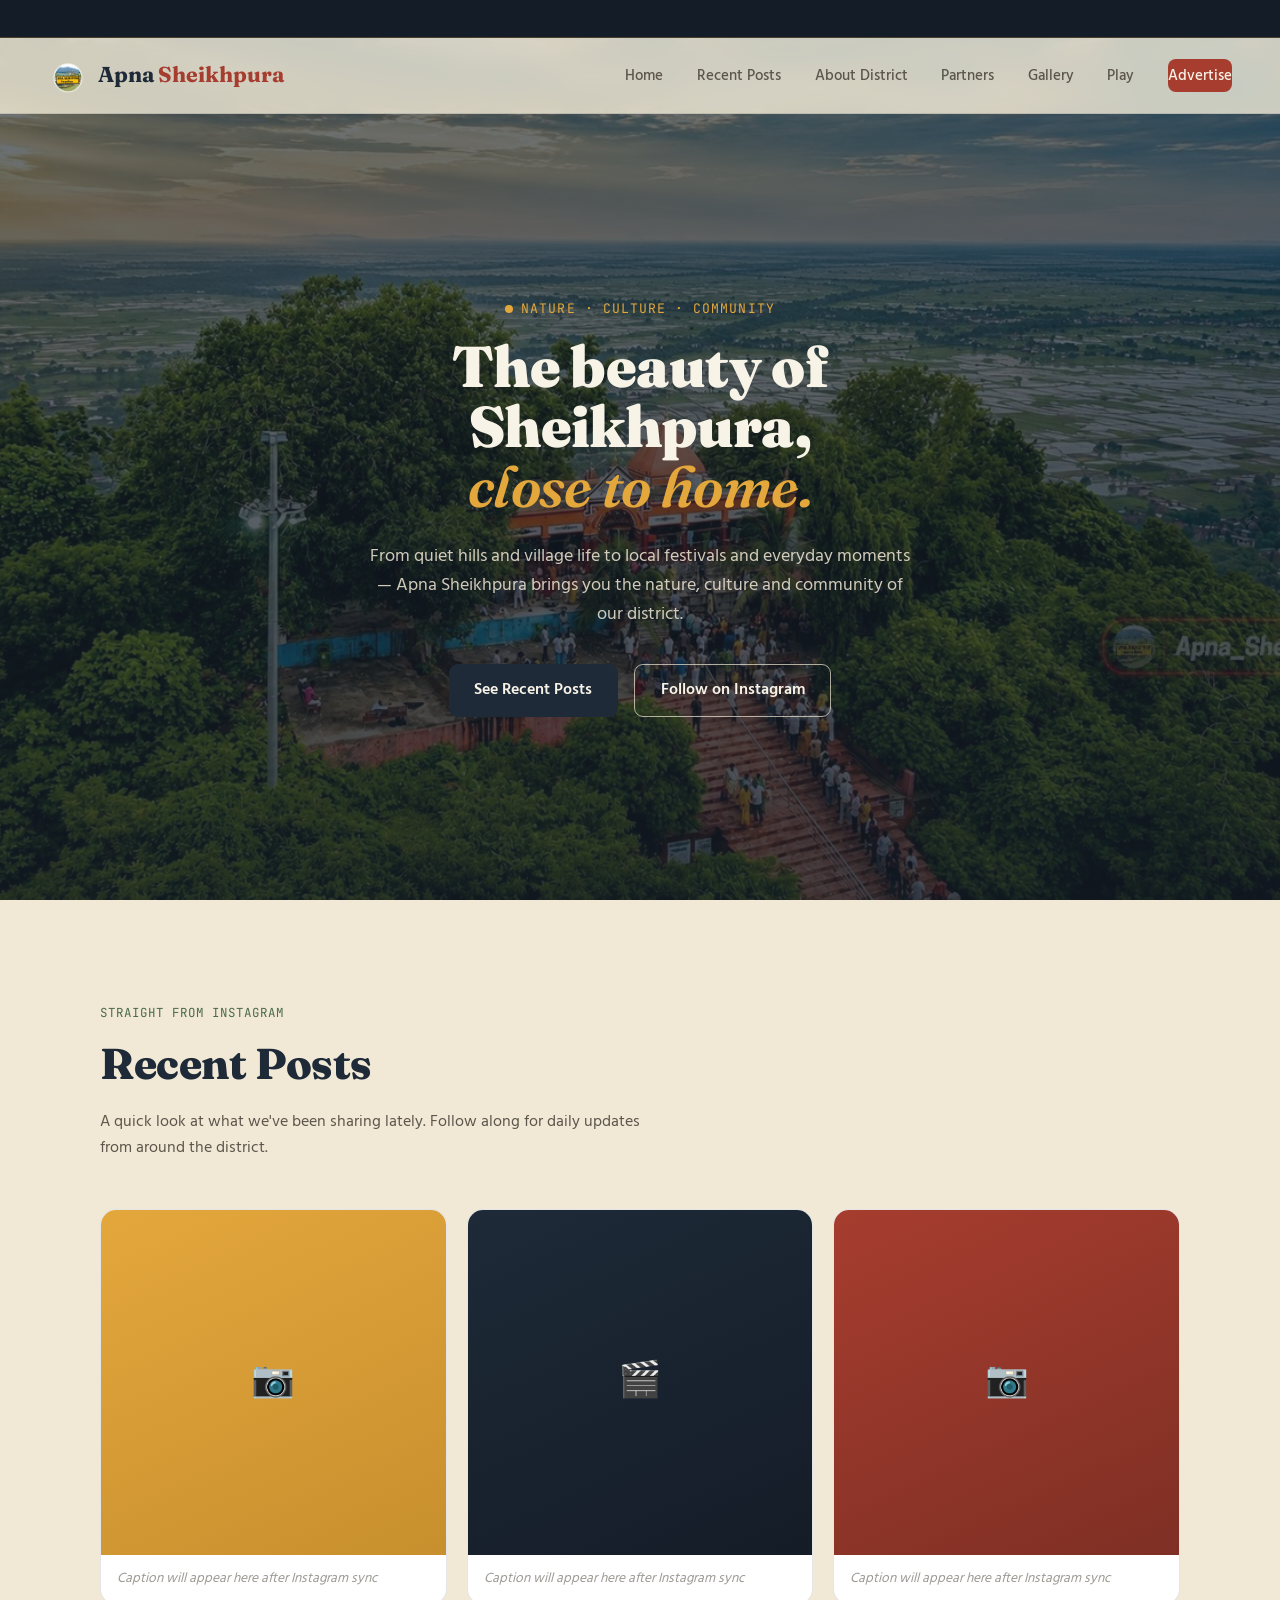
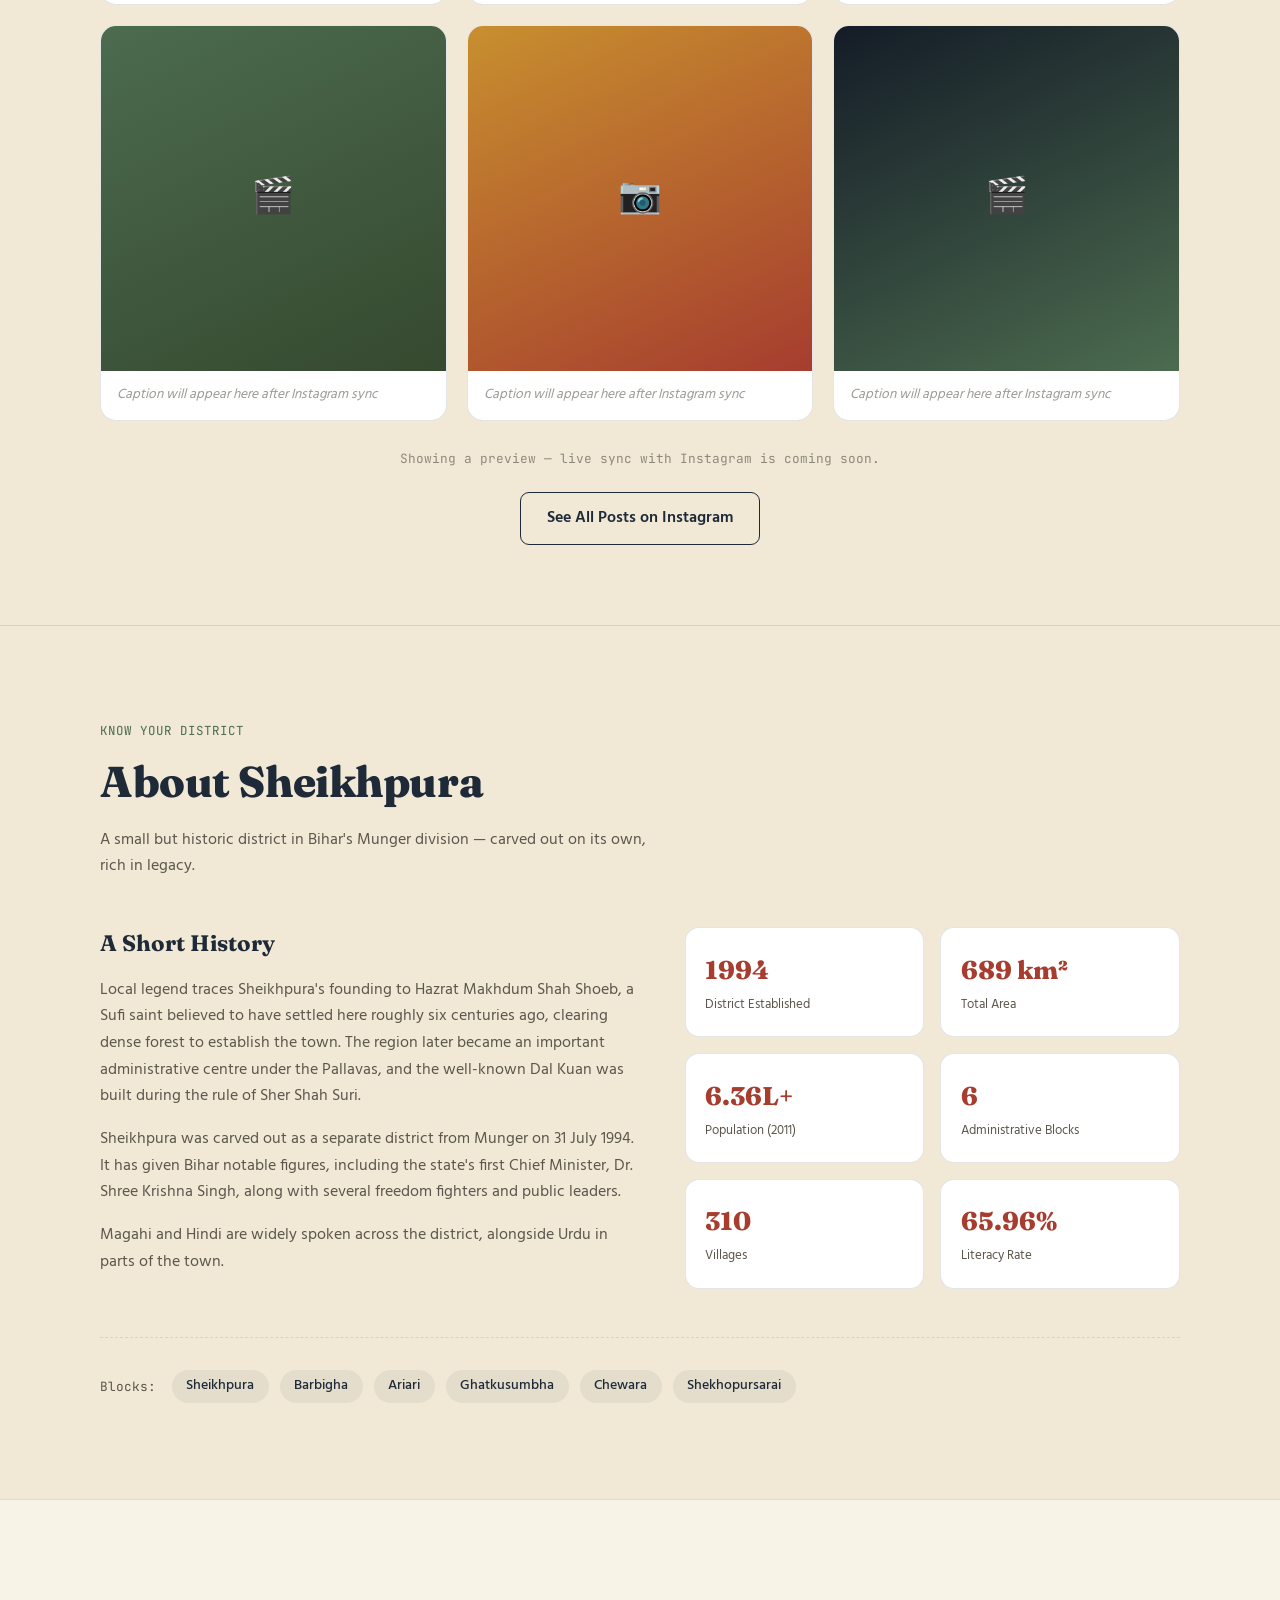
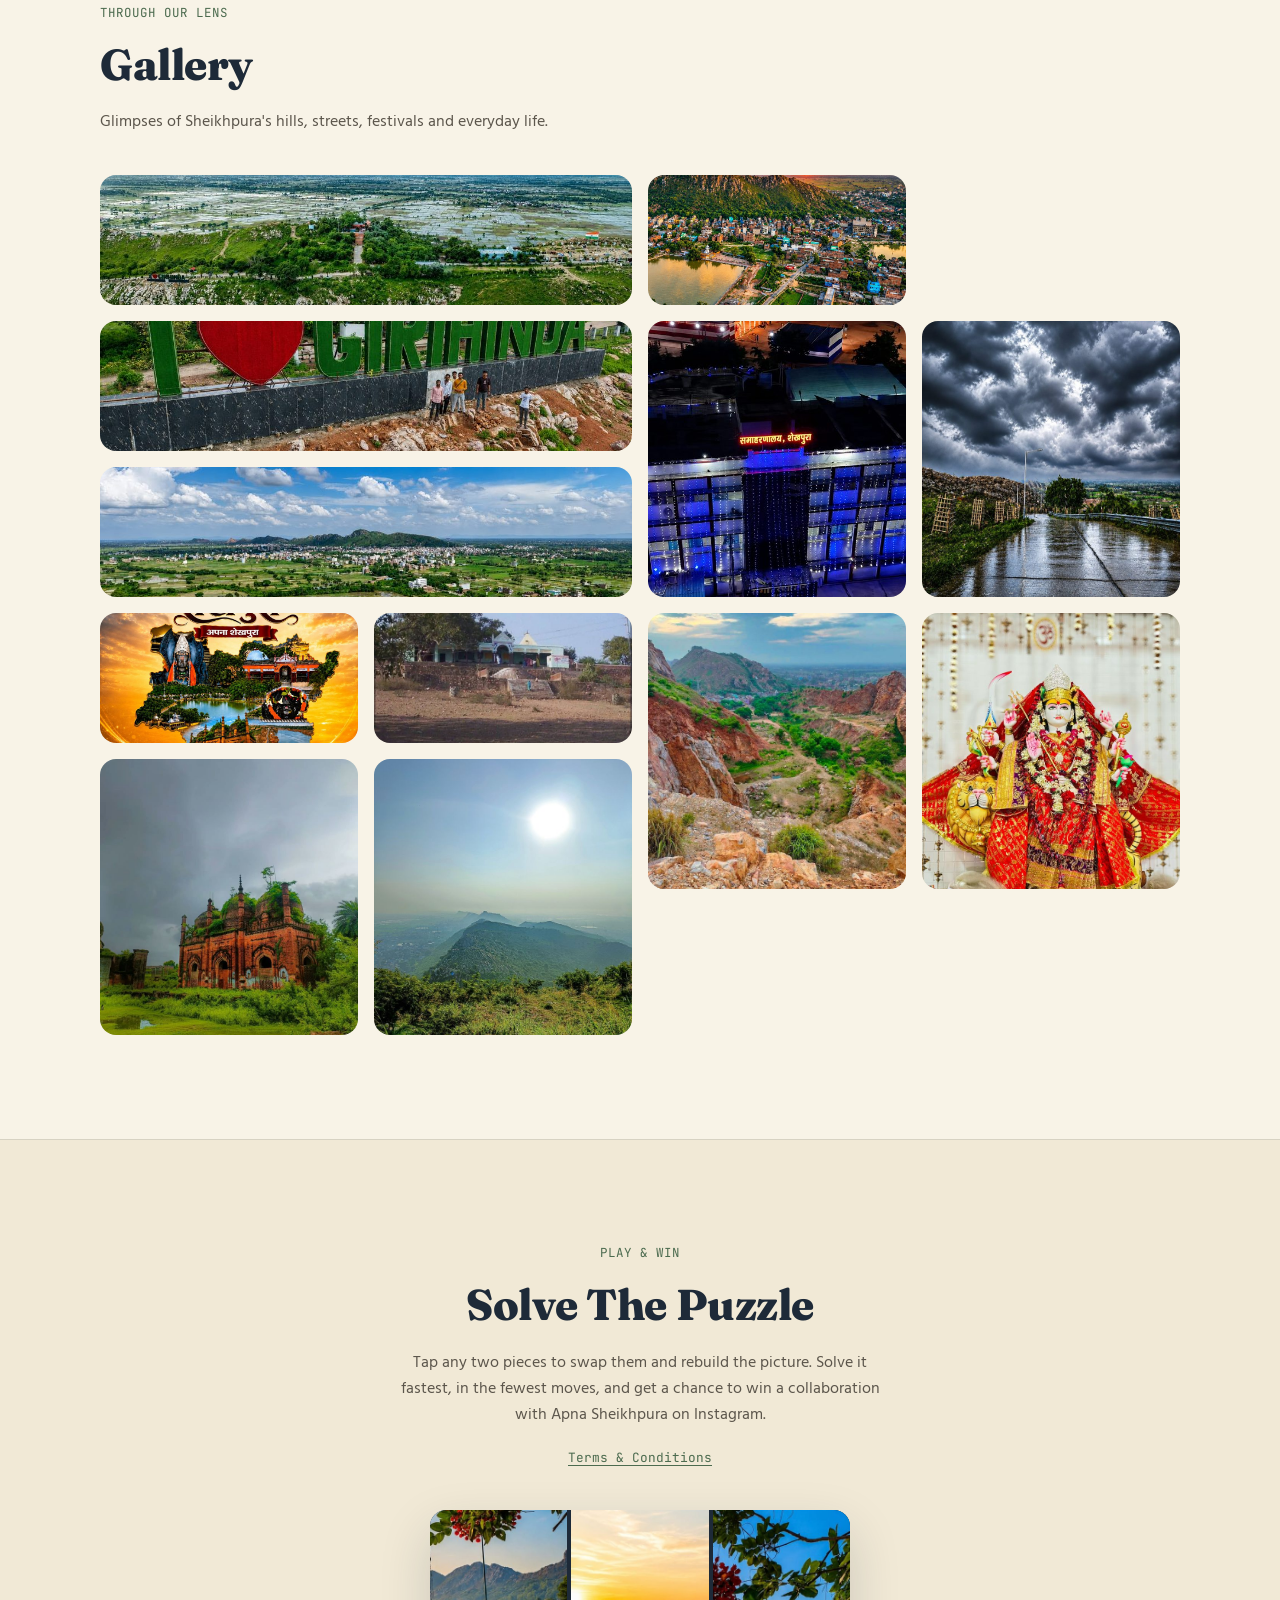
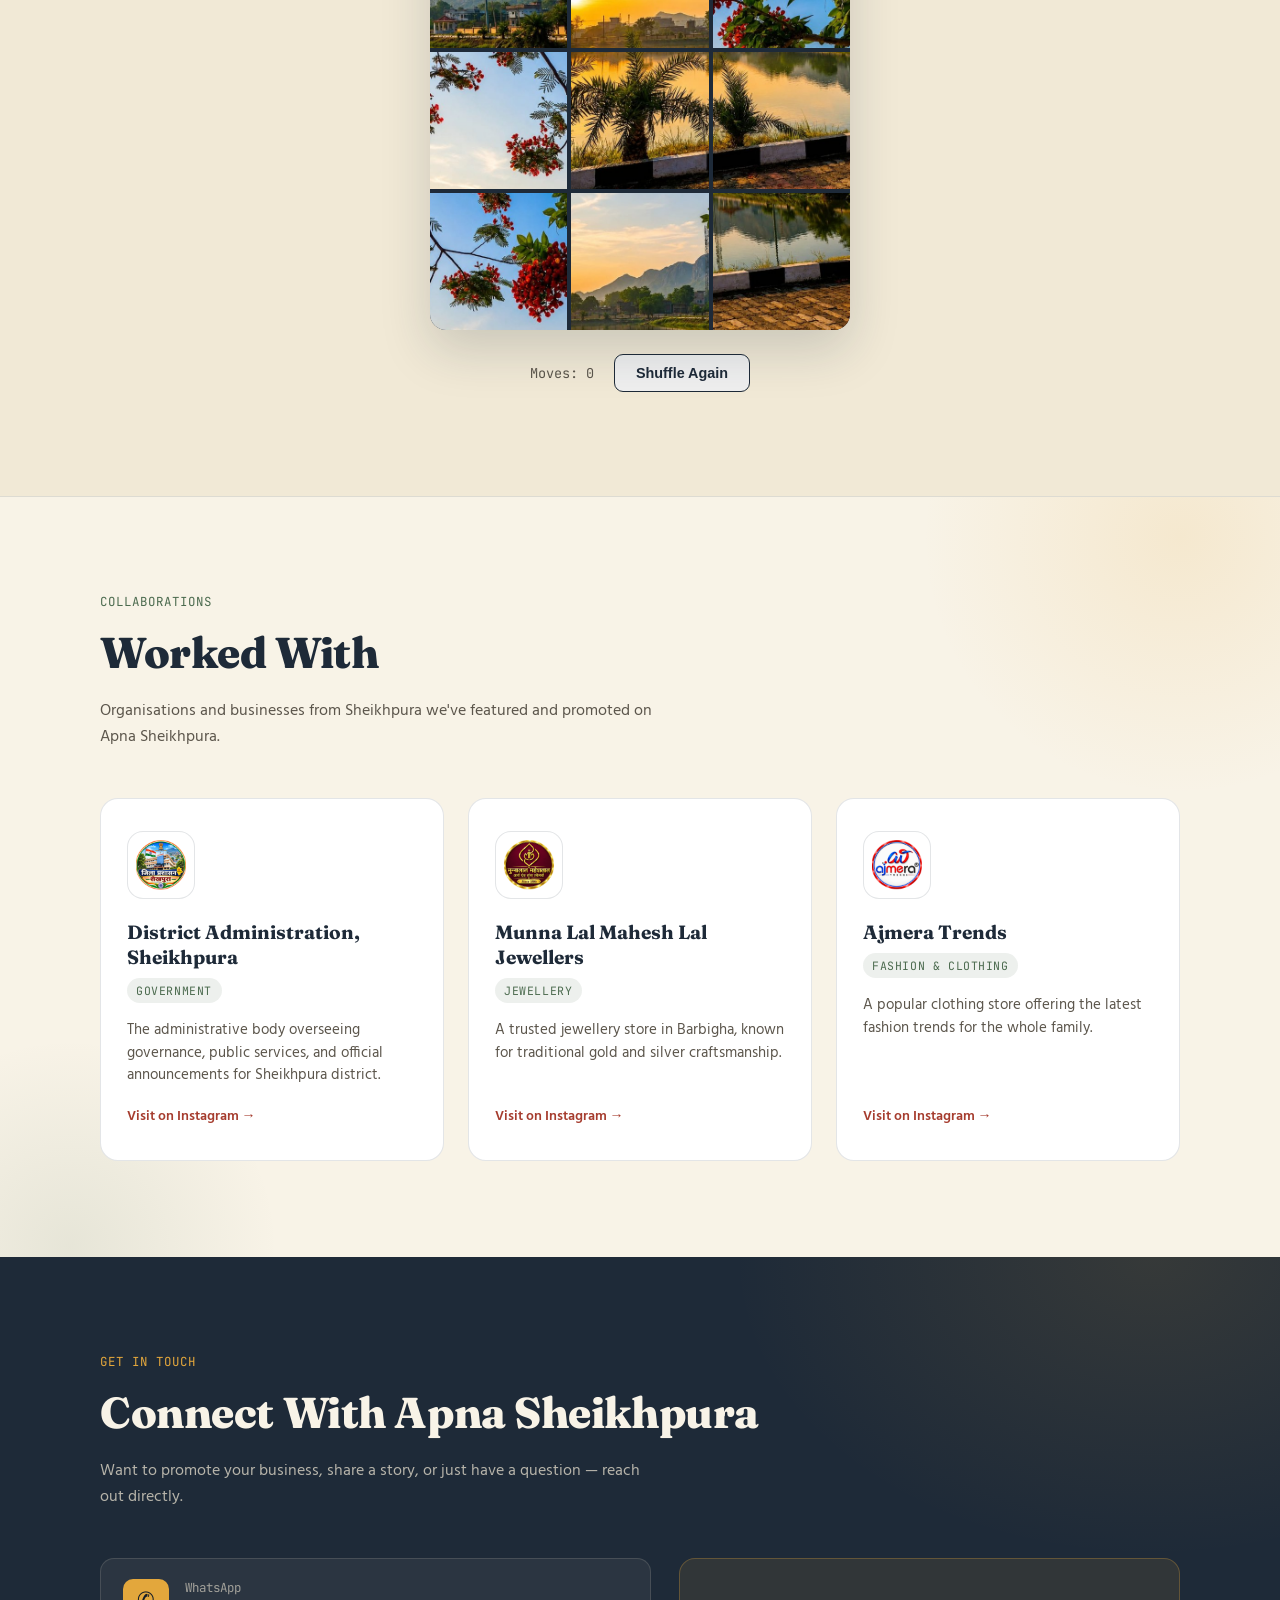
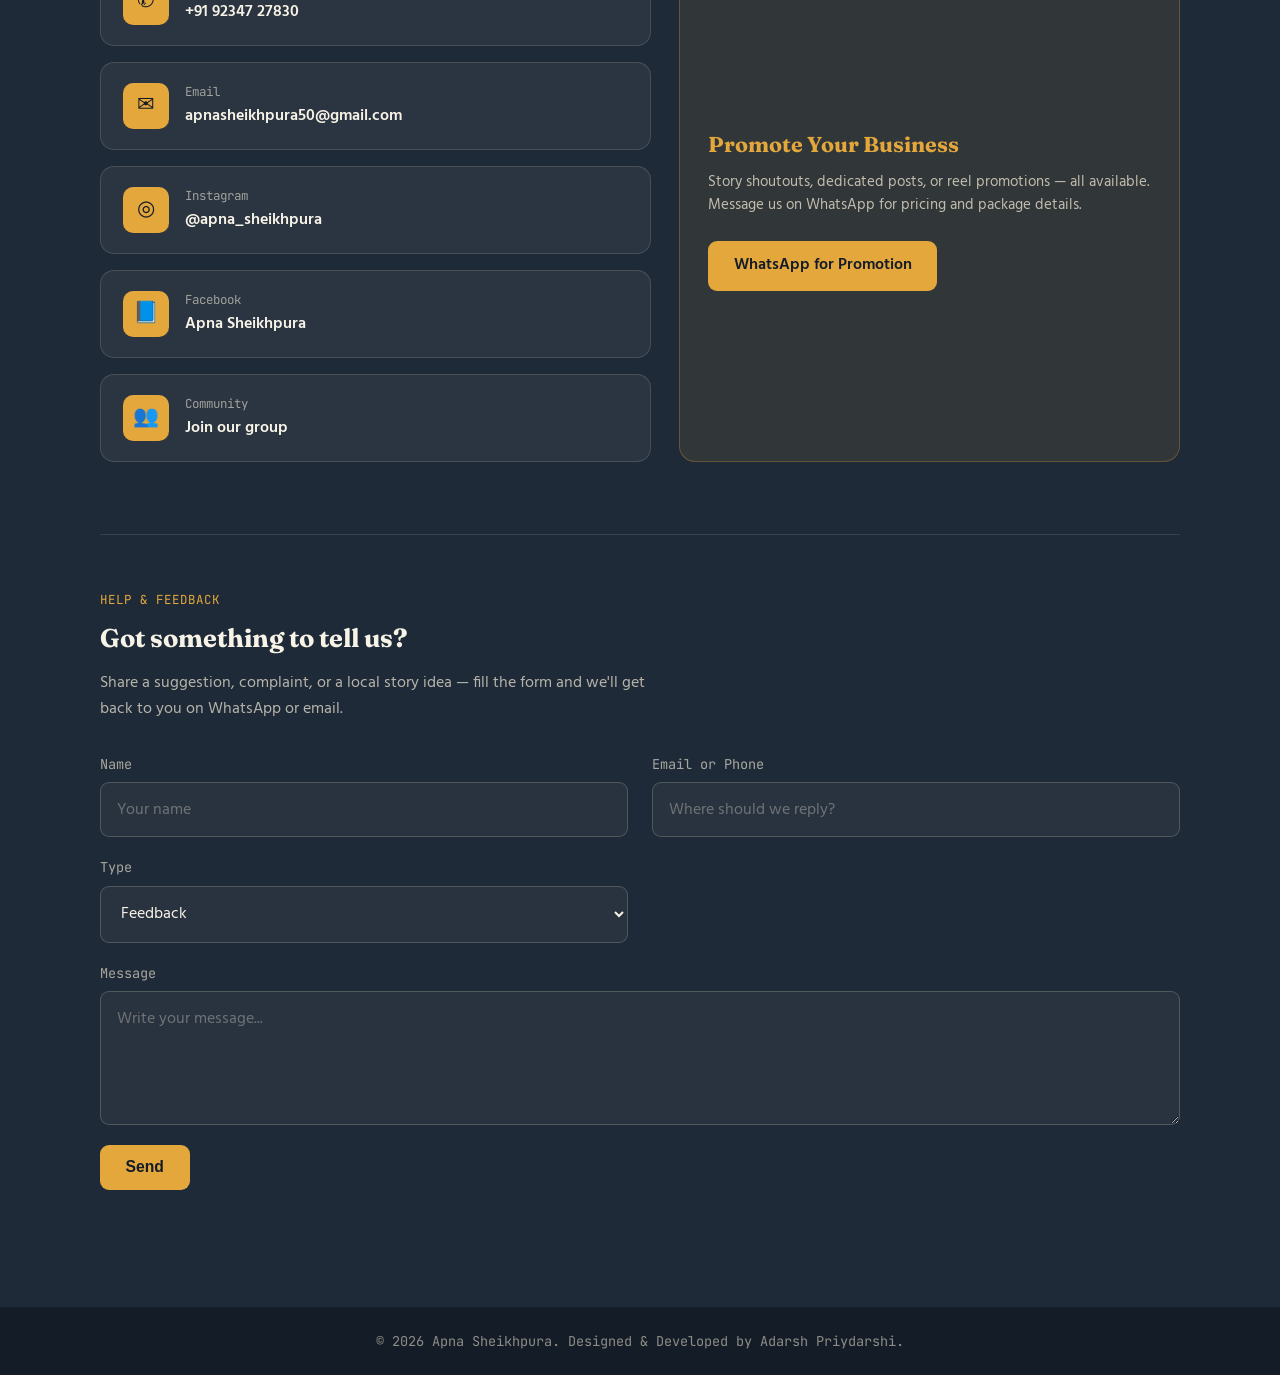
==== index.html @ 299c1398 "Fixed google verification tag with correct code" ====
<!DOCTYPE html>
<html lang="en">
<head>
<meta charset="UTF-8">
<meta name="viewport" content="width=device-width, initial-scale=1.0">
<title>Apna Sheikhpura | Nature, Culture &amp; Local Life of Sheikhpura District</title>
<meta name="description" content="Apna Sheikhpura — discover the natural beauty, culture, events and everyday life of Sheikhpura district, Bihar.">

<link rel="preconnect" href="https://fonts.googleapis.com">
<link rel="preconnect" href="https://fonts.gstatic.com" crossorigin>
<link href="https://fonts.googleapis.com/css2?family=Fraunces:opsz,wght@9..144,400;9..144,600;9..144,700;9..144,900&family=Hind:wght@400;500;600;700&family=JetBrains+Mono:wght@400;500&display=swap" rel="stylesheet">

<link rel="stylesheet" href="css/style.css">
<link rel="icon" type="image/png" href="assets/images/logos/favicon.png">
<meta name="google-site-verification" content="8NhWw-nSDUpgGcnCiPTF_bCsd_U0f7peVc3PjW99Moo" />
</head>
<body>

<!-- ===== Announcement Ticker ===== -->
<div class="ticker-bar" aria-label="Latest updates ticker">
  <div class="ticker-track" id="tickerTrack">
    <a class="ticker-item" href="https://wa.me/919234727830?text=Hi%2C%20I%27d%20like%20to%20advertise%20my%20business" target="_blank" rel="noopener">📢 Want to advertise with us? Contact now</a>
    <a class="ticker-item" href="https://wa.me/919234727830" target="_blank" rel="noopener">✆ Call / WhatsApp: +91 92347 27830</a>
    <a class="ticker-item" href="https://mail.google.com/mail/?view=cm&fs=1&to=apnasheikhpura50@gmail.com" target="_blank" rel="noopener">✉ Mail us: apnasheikhpura50@gmail.com</a>
    <a class="ticker-item" href="https://www.instagram.com/apna_sheikhpura" target="_blank" rel="noopener">◎ Follow us on Instagram @apna_sheikhpura</a>
    <a class="ticker-item" href="https://www.facebook.com/share/1H6P6iEAvJ/" target="_blank" rel="noopener">📘 Follow us on Facebook</a>
    <a class="ticker-item" href="https://www.instagram.com/channel/AbbxLFxYyrW107o8/" target="_blank" rel="noopener">👥 Join our Apna Sheikhpura community</a>
  </div>
</div>

<!-- ===== Navbar ===== -->
<header class="site-header" id="siteHeader">
  <nav class="navbar">
    <a href="#home" class="brand">
      <img src="assets/images/logos/apna-sheikhpura-logo.png" alt="Apna Sheikhpura logo" class="brand-mark">
      <span class="brand-text">Apna <em>Sheikhpura</em></span>
    </a>

    <button class="nav-toggle" id="navToggle" aria-label="Toggle menu" aria-expanded="false">
      <span></span><span></span><span></span>
    </button>

    <ul class="nav-links" id="navLinks">
      <li><a href="#home">Home</a></li>
      <li><a href="#posts">Recent Posts</a></li>
      <li><a href="#about">About District</a></li>
      <li><a href="#partners">Partners</a></li>
      <li><a href="#gallery">Gallery</a></li>
      <li><a href="#puzzle">Play</a></li>
      <li><a href="#contact" class="nav-cta">Advertise</a></li>
    </ul>
  </nav>
</header>

<!-- ===== Hero ===== -->
<section class="hero" id="home">
  <div class="hero-inner">
    <p class="hero-eyebrow">Nature · Culture · Community</p>
    <h1 class="hero-title">
      The beauty of Sheikhpura,<br>
      <span class="hero-title-accent">close to home.</span>
    </h1>
    <p class="hero-sub">
      From quiet hills and village life to local festivals and everyday moments —
      Apna Sheikhpura brings you the nature, culture and community of our district.
    </p>

    <div class="hero-actions">
      <a href="#posts" class="btn btn-primary">See Recent Posts</a>
      <a href="https://www.instagram.com/apna_sheikhpura" target="_blank" rel="noopener" class="btn btn-ghost">
        Follow on Instagram
      </a>
    </div>
  </div>
</section>

<!-- ===== Recent Posts ===== -->
<section id="posts" class="posts-section">
  <div class="posts-inner">

    <div class="posts-head reveal">
      <p class="section-eyebrow">Straight From Instagram</p>
      <h2 class="section-title">Recent Posts</h2>
      <p class="section-sub">
        A quick look at what we've been sharing lately. Follow along for daily updates from around the district.
      </p>
    </div>

    <div class="posts-grid">
      <a class="post-card reveal reveal-delay-1" href="https://www.instagram.com/apna_sheikhpura" target="_blank" rel="noopener">
        <div class="post-thumb post-thumb-1">
          <span class="post-type">📷</span>
        </div>
        <p class="post-caption post-caption-placeholder">Caption will appear here after Instagram sync</p>
      </a>

      <a class="post-card reveal reveal-delay-2" href="https://www.instagram.com/apna_sheikhpura" target="_blank" rel="noopener">
        <div class="post-thumb post-thumb-2">
          <span class="post-type">🎬</span>
        </div>
        <p class="post-caption post-caption-placeholder">Caption will appear here after Instagram sync</p>
      </a>

      <a class="post-card reveal reveal-delay-3" href="https://www.instagram.com/apna_sheikhpura" target="_blank" rel="noopener">
        <div class="post-thumb post-thumb-3">
          <span class="post-type">📷</span>
        </div>
        <p class="post-caption post-caption-placeholder">Caption will appear here after Instagram sync</p>
      </a>

      <a class="post-card reveal reveal-delay-1" href="https://www.instagram.com/apna_sheikhpura" target="_blank" rel="noopener">
        <div class="post-thumb post-thumb-4">
          <span class="post-type">🎬</span>
        </div>
        <p class="post-caption post-caption-placeholder">Caption will appear here after Instagram sync</p>
      </a>

      <a class="post-card reveal reveal-delay-2" href="https://www.instagram.com/apna_sheikhpura" target="_blank" rel="noopener">
        <div class="post-thumb post-thumb-5">
          <span class="post-type">📷</span>
        </div>
        <p class="post-caption post-caption-placeholder">Caption will appear here after Instagram sync</p>
      </a>

      <a class="post-card reveal reveal-delay-3" href="https://www.instagram.com/apna_sheikhpura" target="_blank" rel="noopener">
        <div class="post-thumb post-thumb-6">
          <span class="post-type">🎬</span>
        </div>
        <p class="post-caption post-caption-placeholder">Caption will appear here after Instagram sync</p>
      </a>
    </div>

    <p class="posts-note">Showing a preview — live sync with Instagram is coming soon.</p>

    <div class="posts-cta reveal">
      <a href="https://www.instagram.com/apna_sheikhpura" target="_blank" rel="noopener" class="btn btn-ghost">
        See All Posts on Instagram
      </a>
    </div>
  </div>
</section>
<!-- ===== About District ===== -->
<section id="about" class="about-section">
  <div class="about-inner">

    <div class="about-head reveal">
      <p class="section-eyebrow">Know Your District</p>
      <h2 class="section-title">About Sheikhpura</h2>
      <p class="section-sub">
        A small but historic district in Bihar's Munger division — carved out on its own, rich in legacy.
      </p>
    </div>

    <div class="about-grid">

      <!-- History narrative -->
      <div class="about-story reveal reveal-delay-1">
        <h3>A Short History</h3>
        <p>
          Local legend traces Sheikhpura's founding to Hazrat Makhdum Shah Shoeb, a Sufi saint believed to have
          settled here roughly six centuries ago, clearing dense forest to establish the town. The region later
          became an important administrative centre under the Pallavas, and the well-known Dal Kuan was built
          during the rule of Sher Shah Suri.
        </p>
        <p>
          Sheikhpura was carved out as a separate district from Munger on 31 July 1994. It has given Bihar
          notable figures, including the state's first Chief Minister, Dr. Shree Krishna Singh, along with
          several freedom fighters and public leaders.
        </p>
        <p>
          Magahi and Hindi are widely spoken across the district, alongside Urdu in parts of the town.
        </p>
      </div>

      <!-- Stats grid -->
      <div class="about-stats reveal reveal-delay-2">
        <div class="dstat">
          <span class="dstat-num">1994</span>
          <span class="dstat-label">District Established</span>
        </div>
        <div class="dstat">
          <span class="dstat-num">689 km²</span>
          <span class="dstat-label">Total Area</span>
        </div>
        <div class="dstat">
          <span class="dstat-num">6.36L+</span>
          <span class="dstat-label">Population (2011)</span>
        </div>
        <div class="dstat">
          <span class="dstat-num">6</span>
          <span class="dstat-label">Administrative Blocks</span>
        </div>
        <div class="dstat">
          <span class="dstat-num">310</span>
          <span class="dstat-label">Villages</span>
        </div>
        <div class="dstat">
          <span class="dstat-num">65.96%</span>
          <span class="dstat-label">Literacy Rate</span>
        </div>
      </div>
    </div>

    <!-- Blocks strip -->
    <div class="blocks-strip reveal reveal-delay-3">
      <span class="blocks-label">Blocks:</span>
      <span class="block-chip">Sheikhpura</span>
      <span class="block-chip">Barbigha</span>
      <span class="block-chip">Ariari</span>
      <span class="block-chip">Ghatkusumbha</span>
      <span class="block-chip">Chewara</span>
      <span class="block-chip">Shekhopursarai</span>
    </div>

  </div>
</section>

<!-- ===== Gallery ===== -->
<section id="gallery" class="gallery-section">
  <div class="gallery-inner">

    <div class="gallery-head reveal">
      <p class="section-eyebrow">Through Our Lens</p>
      <h2 class="section-title">Gallery</h2>
      <p class="section-sub">
        Glimpses of Sheikhpura's hills, streets, festivals and everyday life.
      </p>
    </div>

    <!-- These 12 tiles auto-rotate through the full photo pool (defined as
         GALLERY_PHOTOS in js/script.js) every ~2.5s per tile, independently.
         To add more photos to the rotation: drop the file in
         assets/images/gallery/ and add its path to GALLERY_PHOTOS — no
         other changes needed, it'll start showing up automatically. -->
    <div class="gallery-grid" id="galleryGrid">
      <div class="gallery-tile gtile-wide reveal reveal-delay-1">
        <img src="assets/images/gallery/gallery-1.jpg" alt="Sheikhpura gallery photo">
      </div>
      <div class="gallery-tile gtile-tall reveal reveal-delay-2">
        <img src="assets/images/gallery/gallery-2.jpg" alt="Sheikhpura gallery photo">
      </div>
      <div class="gallery-tile reveal reveal-delay-3">
        <img src="assets/images/gallery/gallery-3.jpg" alt="Sheikhpura gallery photo">
      </div>
      <div class="gallery-tile reveal reveal-delay-1">
        <img src="assets/images/gallery/gallery-4.jpg" alt="Sheikhpura gallery photo">
      </div>
      <div class="gallery-tile gtile-tall reveal reveal-delay-2">
        <img src="assets/images/gallery/gallery-5.jpg" alt="Sheikhpura gallery photo">
      </div>
      <div class="gallery-tile reveal reveal-delay-3">
        <img src="assets/images/gallery/gallery-6.jpg" alt="Sheikhpura gallery photo">
      </div>
      <div class="gallery-tile gtile-wide reveal reveal-delay-1">
        <img src="assets/images/gallery/gallery-7.jpg" alt="Sheikhpura gallery photo">
      </div>
      <div class="gallery-tile gtile-tall reveal reveal-delay-2">
        <img src="assets/images/gallery/gallery-8.jpg" alt="Sheikhpura gallery photo">
      </div>
      <div class="gallery-tile reveal reveal-delay-3">
        <img src="assets/images/gallery/gallery-9.jpg" alt="Sheikhpura gallery photo">
      </div>
      <div class="gallery-tile reveal reveal-delay-1">
        <img src="assets/images/gallery/gallery-10.jpg" alt="Sheikhpura gallery photo">
      </div>
      <div class="gallery-tile gtile-tall reveal reveal-delay-2">
        <img src="assets/images/gallery/gallery-11.jpg" alt="Sheikhpura gallery photo">
      </div>
      <div class="gallery-tile reveal reveal-delay-3">
        <img src="assets/images/gallery/gallery-12.jpg" alt="Sheikhpura gallery photo">
      </div>
    </div>
  </div>
</section>

<!-- ===== Photo Puzzle Game ===== -->
<section id="puzzle" class="puzzle-section">
  <div class="puzzle-inner">

    <div class="puzzle-head reveal">
      <p class="section-eyebrow">Play & Win</p>
      <h2 class="section-title">Solve The Puzzle</h2>
      <p class="section-sub">
        Tap any two pieces to swap them and rebuild the picture. Solve it fastest, in the
        fewest moves, and get a chance to win a collaboration with Apna Sheikhpura on Instagram.
      </p>
      <button type="button" class="puzzle-terms-link" id="puzzleTermsBtn">Terms &amp; Conditions</button>
    </div>

    <div class="puzzle-game reveal reveal-delay-1">
      <div class="puzzle-grid-wrap">
        <div class="puzzle-grid" id="puzzleGrid" aria-label="Sliding photo puzzle"></div>

        <div class="puzzle-celebration" id="puzzleCelebration" aria-live="polite">
          <div class="puzzle-confetti" id="puzzleConfetti"></div>
          <div class="puzzle-celebration-text">
            <span class="puzzle-celebration-emoji">🎉</span>
            <span>Solved it!</span>
          </div>
        </div>
      </div>

      <div class="puzzle-meta">
        <span class="puzzle-moves" id="puzzleMoves">Moves: 0</span>
        <button class="btn btn-ghost puzzle-shuffle-btn" id="puzzleShuffle">Shuffle Again</button>
      </div>

      <!-- Shown after a solve: capture name + mobile, save the move count -->
      <div class="puzzle-result" id="puzzleResult">
        <p class="puzzle-result-heading" id="puzzleResultHeading">You solved it in 0 moves! 🎉</p>

        <form class="puzzle-result-form" id="puzzleResultForm">
          <input type="text" id="puzzleName" placeholder="Your name" required>
          <input type="text" id="puzzleInstagram" placeholder="Instagram ID (e.g. @yourname)" required>
          <button type="submit" class="btn btn-primary puzzle-result-submit">Submit Score</button>
        </form>

        <p class="puzzle-result-thanks" id="puzzleResultThanks">Thanks! Your score has been recorded. ✅</p>
      </div>
    </div>

  </div>

  <!-- Terms & Conditions modal -->
  <div class="modal-overlay" id="puzzleTermsModal">
    <div class="modal-box">
      <button type="button" class="modal-close" id="puzzleTermsClose" aria-label="Close">&times;</button>
      <h3 class="modal-title">Collaboration — Terms &amp; Conditions</h3>
      <ul class="modal-list">
        <li>Collaboration is offered to the genuine winner only — someone who already follows
          <strong>@apna_sheikhpura</strong> on Instagram and has good, authentic content on their
          profile, or a genuine local business.</li>
        <li>If two or more people finish in the same number of moves, the one who submitted
          their score first (by date and time) will be considered the winner.</li>
        <li>Apna Sheikhpura reserves the right to verify entries before confirming any
          collaboration.</li>
      </ul>
    </div>
  </div>
</section>

<!-- ===== Our Local Partners ===== -->
<section id="partners" class="partners-section">
  <div class="partners-inner">
    <div class="partners-head reveal">
      <p class="section-eyebrow">Collaborations</p>
      <h2 class="section-title">Worked With</h2>
      <p class="section-sub">
        Organisations and businesses from Sheikhpura we've featured and promoted on Apna Sheikhpura.
      </p>
    </div>

    <div class="partners-grid">
      <div class="partner-card reveal reveal-delay-1">
        <div class="partner-icon partner-icon-gov">
          <img src="assets/images/logos/district-administration.png" alt="District Administration, Sheikhpura logo">
        </div>
        <h3 class="partner-name">District Administration, Sheikhpura</h3>
        <span class="partner-tag">Government</span>
        <p class="partner-desc">
          The administrative body overseeing governance, public services, and official announcements for Sheikhpura district.
        </p>
        <a href="https://www.instagram.com/dm.sheikhpura?igsi" target="_blank" rel="noopener" class="partner-link">
          Visit on Instagram →
        </a>
      </div>

      <div class="partner-card reveal reveal-delay-2">
        <div class="partner-icon partner-icon-jewel">
          <img src="assets/images/logos/munnalal-maheshlal-jewellers.png" alt="Munna Lal Mahesh Lal Jewellers logo">
        </div>
        <h3 class="partner-name">Munna Lal Mahesh Lal Jewellers</h3>
        <span class="partner-tag">Jewellery</span>
        <p class="partner-desc">
          A trusted jewellery store in Barbigha, known for traditional gold and silver craftsmanship.
        </p>
        <a href="https://www.instagram.com/munnalalmaheshlaljewellers/" target="_blank" rel="noopener" class="partner-link">
          Visit on Instagram →
        </a>
      </div>

      <div class="partner-card reveal reveal-delay-3">
        <div class="partner-icon partner-icon-fashion">
          <img src="assets/images/logos/ajmera-trends.png" alt="Ajmera Trends logo">
        </div>
        <h3 class="partner-name">Ajmera Trends</h3>
        <span class="partner-tag">Fashion &amp; Clothing</span>
        <p class="partner-desc">
          A popular clothing store offering the latest fashion trends for the whole family.
        </p>
        <a href="https://www.instagram.com/ajmeratrendssheikhpura?igsi" target="_blank" rel="noopener" class="partner-link">
          Visit on Instagram →
        </a>
      </div>
    </div>

  </div>
</section>

<!-- ===== Contact / Advertise + Help & Feedback ===== -->
<section id="contact" class="contact-section">
  <div class="contact-inner">

    <div class="contact-head reveal">
      <p class="section-eyebrow">Get in touch</p>
      <h2 class="section-title">Connect With Apna Sheikhpura</h2>
      <p class="section-sub">
        Want to promote your business, share a story, or just have a question — reach out directly.
      </p>
    </div>

    <div class="contact-grid">

      <!-- Contact cards -->
      <div class="contact-cards reveal reveal-delay-1">
        <a class="contact-card" href="https://wa.me/919234727830" target="_blank" rel="noopener">
          <span class="cc-icon" aria-hidden="true">✆</span>
          <span class="cc-body">
            <span class="cc-label">WhatsApp</span>
            <span class="cc-value">+91 92347 27830</span>
          </span>
        </a>

        <a class="contact-card" href="https://mail.google.com/mail/?view=cm&fs=1&to=apnasheikhpura50@gmail.com" target="_blank" rel="noopener">
          <span class="cc-icon" aria-hidden="true">✉</span>
          <span class="cc-body">
            <span class="cc-label">Email</span>
            <span class="cc-value">apnasheikhpura50@gmail.com</span>
          </span>
        </a>

        <a class="contact-card" href="https://www.instagram.com/apna_sheikhpura" target="_blank" rel="noopener">
          <span class="cc-icon" aria-hidden="true">◎</span>
          <span class="cc-body">
            <span class="cc-label">Instagram</span>
            <span class="cc-value">@apna_sheikhpura</span>
          </span>
        </a>

        <a class="contact-card" href="https://www.facebook.com/share/1H6P6iEAvJ/" target="_blank" rel="noopener">
          <span class="cc-icon" aria-hidden="true">📘</span>
          <span class="cc-body">
            <span class="cc-label">Facebook</span>
            <span class="cc-value">Apna Sheikhpura</span>
          </span>
        </a>

        <a class="contact-card" href="https://www.instagram.com/channel/AbbxLFxYyrW107o8/" target="_blank" rel="noopener">
          <span class="cc-icon" aria-hidden="true">👥</span>
          <span class="cc-body">
            <span class="cc-label">Community</span>
            <span class="cc-value">Join our group</span>
          </span>
        </a>
      </div>

      <!-- Advertise note -->
      <div class="advertise-note reveal reveal-delay-2">
        <h3>Promote Your Business</h3>
        <p>
          Story shoutouts, dedicated posts, or reel promotions — all available.
          Message us on WhatsApp for pricing and package details.
        </p>
        <a href="https://wa.me/919234727830?text=Hi%2C%20I%27d%20like%20to%20promote%20my%20business" target="_blank" rel="noopener" class="btn btn-primary">
          WhatsApp for Promotion
        </a>
      </div>
    </div>

    <!-- Help & Feedback form -->
    <div class="feedback-block reveal reveal-delay-3">
      <div class="feedback-head">
        <p class="section-eyebrow">Help &amp; Feedback</p>
        <h3>Got something to tell us?</h3>
        <p class="section-sub">Share a suggestion, complaint, or a local story idea — fill the form and we'll get back to you on WhatsApp or email.</p>
      </div>

      <form class="feedback-form" id="feedbackForm">
        <div class="form-row">
          <label for="fbName">Name</label>
          <input type="text" id="fbName" name="name" placeholder="Your name" required>
        </div>

        <div class="form-row">
          <label for="fbContact">Email or Phone</label>
          <input type="text" id="fbContact" name="contact" placeholder="Where should we reply?" required>
        </div>

        <div class="form-row">
          <label for="fbType">Type</label>
          <select id="fbType" name="type">
            <option value="Feedback">Feedback</option>
            <option value="Complaint">Complaint</option>
            <option value="Local Update">Local Update / Story Idea</option>
            <option value="Other">Other</option>
          </select>
        </div>

        <div class="form-row form-row-full">
          <label for="fbMessage">Message</label>
          <textarea id="fbMessage" name="message" rows="4" placeholder="Write your message..." required></textarea>
        </div>

        <button type="submit" class="btn btn-primary form-submit">Send</button>
        <p class="form-status" id="formStatus" role="status" aria-live="polite"></p>
      </form>
    </div>

  </div>
</section>

<!-- ===== Footer ===== -->
<footer class="site-footer">
  <p>© <span id="year"></span> Apna Sheikhpura. Designed &amp; Developed by Adarsh Priydarshi.</p>
</footer>

<script src="js/script.js"></script>
</body>
</html>
---- css/style.css ----
/* ==========================================================================
   Apna Sheikhpura — Design Tokens
   ========================================================================== */
:root {
  --cream:        #F1E9D6;
  --cream-soft:   #F8F3E7;
  --indigo:       #1E2A38;
  --indigo-deep:  #141C27;
  --marigold:     #E3A73C;
  --marigold-dim: #C88F2E;
  --brick:        #A63D2F;
  --leaf:         #4C6B4F;
  --ink:          #2A2622;
  --ink-soft:     #5C564C;
  --border-line:  rgba(30, 42, 56, 0.12);

  --font-display: 'Fraunces', serif;
  --font-body:    'Hind', sans-serif;
  --font-mono:    'JetBrains Mono', monospace;

  --header-h: 76px;
  --ticker-h: 38px;
}

* { margin: 0; padding: 0; box-sizing: border-box; }

html { scroll-behavior: smooth; scroll-padding-top: calc(var(--header-h) + var(--ticker-h) + 12px); }

body {
  font-family: var(--font-body);
  background: var(--cream);
  color: var(--ink);
  line-height: 1.5;
  -webkit-font-smoothing: antialiased;
}

a { text-decoration: none; color: inherit; }
ul { list-style: none; }
img { max-width: 100%; display: block; }

@media (prefers-reduced-motion: reduce) {
  * { animation-duration: 0.01ms !important; animation-iteration-count: 1 !important; transition-duration: 0.01ms !important; scroll-behavior: auto !important; }
}

/* ==========================================================================
   Ticker Bar — the "chaupal announcement board"
   ========================================================================== */
.ticker-bar {
  position: fixed;
  top: 0; left: 0; right: 0;
  height: var(--ticker-h);
  background: var(--indigo-deep);
  border-bottom: 1px solid rgba(227, 167, 60, 0.25);
  overflow: hidden;
  z-index: 60;
  display: flex;
  align-items: center;
}

.ticker-track {
  display: flex;
  gap: 3.5rem;
  white-space: nowrap;
  animation: ticker-scroll 32s linear infinite;
  padding-left: 100%;
}

.ticker-bar:hover .ticker-track { animation-play-state: paused; }

.ticker-item {
  font-family: var(--font-mono);
  font-size: 0.78rem;
  letter-spacing: 0.01em;
  color: var(--cream-soft);
  opacity: 0.9;
  cursor: pointer;
  transition: opacity 0.2s ease, color 0.2s ease;
}

.ticker-item:hover {
  opacity: 1;
  color: var(--marigold);
  text-decoration: underline;
  text-underline-offset: 3px;
}

@keyframes ticker-scroll {
  from { transform: translateX(0); }
  to   { transform: translateX(-100%); }
}

/* ==========================================================================
   Header / Navbar
   ========================================================================== */
.site-header {
  position: fixed;
  top: var(--ticker-h);
  left: 0; right: 0;
  height: var(--header-h);
  z-index: 50;
  background: rgba(241, 233, 214, 0.82);
  backdrop-filter: blur(10px) saturate(140%);
  border-bottom: 1px solid var(--border-line);
  transition: box-shadow 0.3s ease, background 0.3s ease;
}

.site-header.scrolled {
  box-shadow: 0 6px 24px rgba(30, 42, 56, 0.08);
}

.navbar {
  max-width: 1240px;
  margin: 0 auto;
  height: 100%;
  padding: 0 1.75rem;
  display: flex;
  align-items: center;
  justify-content: space-between;
}

.brand {
  display: flex;
  align-items: center;
  gap: 0.6rem;
  font-family: var(--font-display);
  font-size: 1.35rem;
  font-weight: 700;
  color: var(--indigo);
}

.brand-mark {
  width: 40px; height: 40px;
  border-radius: 50%;
  object-fit: cover;
  flex-shrink: 0;
}

.brand-text em {
  font-style: normal;
  color: var(--brick);
}

.nav-links {
  display: flex;
  align-items: center;
  gap: 2.1rem;
}

.nav-links a {
  font-size: 0.95rem;
  font-weight: 500;
  color: var(--ink-soft);
  position: relative;
  padding: 0.3rem 0;
  transition: color 0.2s ease;
}

.nav-links a:not(.nav-cta)::after {
  content: '';
  position: absolute;
  left: 0; bottom: -2px;
  width: 0; height: 2px;
  background: var(--brick);
  transition: width 0.25s ease;
}

.nav-links a:not(.nav-cta):hover { color: var(--indigo); }
.nav-links a:not(.nav-cta):hover::after { width: 100%; }

.nav-cta {
  background: var(--brick);
  color: var(--cream-soft) !important;
  padding: 0.55rem 1.15rem;
  border-radius: 8px;
  font-weight: 600;
  transition: background 0.2s ease, transform 0.2s ease;
}
.nav-cta:hover { background: #8f3225; transform: translateY(-1px); }

.nav-toggle {
  display: none;
  flex-direction: column;
  gap: 5px;
  background: none;
  border: none;
  cursor: pointer;
  padding: 8px;
}
.nav-toggle span {
  width: 24px; height: 2px;
  background: var(--indigo);
  border-radius: 2px;
  transition: transform 0.25s ease, opacity 0.25s ease;
}

/* ==========================================================================
   Hero
   ========================================================================== */
.hero {
  position: relative;
  min-height: 100vh;
  padding-top: calc(var(--header-h) + var(--ticker-h));
  display: flex;
  flex-direction: column;
  justify-content: center;
  overflow: hidden;
  background-image:
    linear-gradient(180deg, rgba(20, 28, 39, 0.6), rgba(20, 28, 39, 0.78)),
    url('../assets/images/hero-photo.jpg');
  background-size: cover;
  background-position: center 55%;
}

.hero-inner {
  position: relative;
  z-index: 1;
  max-width: 720px;
  margin: 0 auto;
  padding: 2.5rem 1.5rem;
  width: 100%;
  text-align: center;
}

@media (min-width: 1100px) {
  .hero-inner { padding: 3rem 1.75rem; max-width: 760px; }
}

.hero-eyebrow {
  font-family: var(--font-mono);
  font-size: 0.82rem;
  letter-spacing: 0.08em;
  text-transform: uppercase;
  color: var(--marigold);
  margin-bottom: 1.1rem;
  display: inline-flex;
  align-items: center;
  justify-content: center;
  gap: 0.5rem;
}
.hero-eyebrow::before {
  content: '';
  width: 8px; height: 8px;
  border-radius: 50%;
  background: var(--marigold);
  animation: pulse-dot 2s ease-in-out infinite;
}
@keyframes pulse-dot {
  0%, 100% { opacity: 1; transform: scale(1); }
  50% { opacity: 0.4; transform: scale(0.8); }
}

.hero-title {
  font-family: var(--font-display);
  font-size: clamp(2.6rem, 6vw, 3.6rem);
  font-weight: 900;
  line-height: 1.05;
  color: var(--cream-soft);
  letter-spacing: -0.01em;
  opacity: 0;
  transform: translateY(24px);
  animation: rise-in 0.8s cubic-bezier(0.16, 1, 0.3, 1) 0.15s forwards;
}

.hero-title-accent {
  color: var(--marigold);
  font-style: italic;
  font-weight: 600;
}

.hero-sub {
  margin-top: 1.5rem;
  font-size: 1.1rem;
  color: rgba(241, 233, 214, 0.85);
  max-width: 540px;
  margin-left: auto;
  margin-right: auto;
  line-height: 1.65;
  opacity: 0;
  transform: translateY(20px);
  animation: rise-in 0.8s cubic-bezier(0.16, 1, 0.3, 1) 0.3s forwards;
}

.hero-actions {
  margin-top: 2.2rem;
  display: flex;
  flex-wrap: wrap;
  justify-content: center;
  gap: 1rem;
  opacity: 0;
  transform: translateY(20px);
  animation: rise-in 0.8s cubic-bezier(0.16, 1, 0.3, 1) 0.45s forwards;
}

.btn {
  display: inline-flex;
  align-items: center;
  padding: 0.85rem 1.6rem;
  border-radius: 9px;
  font-weight: 600;
  font-size: 0.98rem;
  transition: transform 0.2s ease, box-shadow 0.2s ease, background 0.2s ease;
}

.btn-primary {
  background: var(--indigo);
  color: var(--cream-soft);
}
.btn-primary:hover {
  transform: translateY(-2px);
  box-shadow: 0 10px 24px rgba(30, 42, 56, 0.25);
}

.btn-ghost {
  border: 1.5px solid var(--indigo);
  color: var(--indigo);
}
.btn-ghost:hover {
  background: var(--indigo);
  color: var(--cream-soft);
  transform: translateY(-2px);
}

.hero .btn-ghost {
  border-color: rgba(241, 233, 214, 0.7);
  color: var(--cream-soft);
}
.hero .btn-ghost:hover {
  background: var(--cream-soft);
  color: var(--indigo);
}

.hero-stats {
  margin-top: 3.2rem;
  display: flex;
  gap: 2.6rem;
  padding-top: 2rem;
  border-top: 1px solid var(--border-line);
  opacity: 0;
  transform: translateY(20px);
  animation: rise-in 0.8s cubic-bezier(0.16, 1, 0.3, 1) 0.6s forwards;
}

.stat { display: flex; flex-direction: column; }
.stat-num {
  font-family: var(--font-display);
  font-size: 1.9rem;
  font-weight: 700;
  color: var(--indigo);
}
.stat-label {
  font-size: 0.82rem;
  color: var(--ink-soft);
  margin-top: 0.2rem;
}

@keyframes rise-in {
  to { opacity: 1; transform: translateY(0); }
}

/* ==========================================================================
   Recent Posts Section
   ========================================================================== */
.posts-section {
  padding: 6.5rem 1.75rem 5rem;
  background: var(--cream);
  position: relative;
}

.posts-inner {
  max-width: 1080px;
  margin: 0 auto;
}

.posts-head { max-width: 600px; }

.posts-grid {
  margin-top: 3rem;
  display: grid;
  grid-template-columns: repeat(3, 1fr);
  gap: 1.25rem;
}

.post-card {
  display: block;
  border-radius: 16px;
  overflow: hidden;
  background: #fff;
  border: 1px solid var(--border-line);
  transition: transform 0.35s cubic-bezier(0.16, 1, 0.3, 1), box-shadow 0.35s ease;
}

.post-card:hover {
  transform: translateY(-8px);
  box-shadow: 0 20px 40px rgba(30, 42, 56, 0.15);
}

.post-thumb {
  aspect-ratio: 1 / 1;
  display: grid;
  place-items: center;
  position: relative;
  overflow: hidden;
}

.post-thumb::after {
  content: '';
  position: absolute;
  inset: 0;
  background: linear-gradient(160deg, rgba(255,255,255,0.15), rgba(0,0,0,0.15));
  opacity: 0;
  transition: opacity 0.35s ease;
}
.post-card:hover .post-thumb::after { opacity: 1; }

.post-type {
  font-size: 2.2rem;
  transition: transform 0.35s cubic-bezier(0.34, 1.56, 0.64, 1);
  z-index: 1;
}
.post-card:hover .post-type { transform: scale(1.2) rotate(-6deg); }

.post-thumb-1 { background: linear-gradient(155deg, var(--marigold), var(--marigold-dim)); }
.post-thumb-2 { background: linear-gradient(155deg, var(--indigo), var(--indigo-deep)); }
.post-thumb-3 { background: linear-gradient(155deg, var(--brick), #7f2f24); }
.post-thumb-4 { background: linear-gradient(155deg, var(--leaf), #35492f); }
.post-thumb-5 { background: linear-gradient(155deg, var(--marigold-dim), var(--brick)); }
.post-thumb-6 { background: linear-gradient(155deg, var(--indigo-deep), var(--leaf)); }

.post-caption {
  padding: 0.9rem 1rem;
  font-size: 0.85rem;
  font-weight: 500;
  color: var(--ink-soft);
}

.post-caption-placeholder {
  font-style: italic;
  opacity: 0.6;
  font-weight: 400;
}

.posts-note {
  margin-top: 1.75rem;
  font-family: var(--font-mono);
  font-size: 0.8rem;
  color: var(--ink-soft);
  opacity: 0.65;
  text-align: center;
}

.posts-cta {
  margin-top: 1.5rem;
  display: flex;
  justify-content: center;
}

/* ==========================================================================
   About District Section
   ========================================================================== */
.about-section {
  padding: 6rem 1.75rem;
  background: var(--cream);
  position: relative;
  border-top: 1px solid var(--border-line);
}

.about-inner {
  max-width: 1080px;
  margin: 0 auto;
}

.about-head { max-width: 620px; }

.about-grid {
  margin-top: 3rem;
  display: grid;
  grid-template-columns: 1.1fr 1fr;
  gap: 2.5rem;
  align-items: start;
}

.about-story h3 {
  font-family: var(--font-display);
  font-size: 1.4rem;
  font-weight: 700;
  color: var(--indigo);
  margin-bottom: 1rem;
}

.about-story p {
  color: var(--ink-soft);
  font-size: 0.98rem;
  line-height: 1.7;
  margin-bottom: 1rem;
}
.about-story p:last-child { margin-bottom: 0; }

.about-stats {
  display: grid;
  grid-template-columns: 1fr 1fr;
  gap: 1rem;
}

.dstat {
  background: #fff;
  border: 1px solid var(--border-line);
  border-radius: 14px;
  padding: 1.4rem 1.2rem;
  transition: transform 0.3s cubic-bezier(0.34, 1.56, 0.64, 1), box-shadow 0.3s ease, border-color 0.3s ease;
}

.dstat:hover {
  transform: translateY(-6px) scale(1.03);
  box-shadow: 0 16px 32px rgba(30, 42, 56, 0.1);
  border-color: var(--marigold);
}

.dstat-num {
  display: block;
  font-family: var(--font-display);
  font-size: 1.6rem;
  font-weight: 800;
  color: var(--brick);
}

.dstat-label {
  display: block;
  margin-top: 0.35rem;
  font-size: 0.8rem;
  color: var(--ink-soft);
}

.blocks-strip {
  margin-top: 3rem;
  padding-top: 2rem;
  border-top: 1px dashed var(--border-line);
  display: flex;
  flex-wrap: wrap;
  align-items: center;
  gap: 0.7rem;
}

.blocks-label {
  font-family: var(--font-mono);
  font-size: 0.8rem;
  color: var(--ink-soft);
  margin-right: 0.3rem;
}

.block-chip {
  font-size: 0.85rem;
  font-weight: 500;
  color: var(--indigo);
  background: rgba(30, 42, 56, 0.06);
  padding: 0.4rem 0.9rem;
  border-radius: 20px;
  transition: background 0.25s ease, color 0.25s ease, transform 0.25s ease;
}

.block-chip:hover {
  background: var(--indigo);
  color: var(--cream-soft);
  transform: translateY(-2px);
}

/* ==========================================================================
   Temp placeholders for upcoming sections
   ========================================================================== */
.section-placeholder {
  min-height: 40vh;
  display: grid;
  place-items: center;
  color: var(--ink-soft);
  font-family: var(--font-mono);
  border-top: 1px dashed var(--border-line);
}

/* ==========================================================================
   Shared section heading styles
   ========================================================================== */
.section-eyebrow {
  font-family: var(--font-mono);
  font-size: 0.78rem;
  letter-spacing: 0.08em;
  text-transform: uppercase;
  color: var(--leaf);
  margin-bottom: 0.6rem;
}

.section-title {
  font-family: var(--font-display);
  font-size: clamp(1.9rem, 4vw, 2.7rem);
  font-weight: 800;
  color: var(--indigo);
  letter-spacing: -0.01em;
}

.section-sub {
  margin-top: 0.75rem;
  color: var(--ink-soft);
  font-size: 1.02rem;
  line-height: 1.6;
  max-width: 560px;
}

/* ==========================================================================
   Scroll reveal animation
   ========================================================================== */
.reveal {
  opacity: 0;
  transform: translateY(32px);
  transition: opacity 0.7s cubic-bezier(0.16, 1, 0.3, 1), transform 0.7s cubic-bezier(0.16, 1, 0.3, 1);
}
.reveal.is-visible { opacity: 1; transform: translateY(0); }

.reveal-delay-1.is-visible { transition-delay: 0.1s; }
.reveal-delay-2.is-visible { transition-delay: 0.2s; }
.reveal-delay-3.is-visible { transition-delay: 0.3s; }

/* ==========================================================================
   Gallery Section
   ========================================================================== */
.gallery-section {
  padding: 6.5rem 1.75rem;
  background: var(--cream-soft);
  position: relative;
  border-top: 1px solid var(--border-line);
}

.gallery-inner {
  max-width: 1080px;
  margin: 0 auto;
}

.gallery-head { max-width: 600px; }

.gallery-grid {
  margin-top: 2.5rem;
  display: grid;
  grid-template-columns: repeat(4, 1fr);
  grid-auto-rows: 130px;
  gap: 1rem;
}

.gallery-tile {
  border-radius: 16px;
  position: relative;
  overflow: hidden;
  transition: transform 0.4s cubic-bezier(0.16, 1, 0.3, 1), box-shadow 0.35s ease;
}

.gallery-tile:hover {
  transform: scale(1.03);
  box-shadow: 0 16px 32px rgba(30, 42, 56, 0.2);
  z-index: 2;
}

.gallery-tile img {
  width: 100%;
  height: 100%;
  object-fit: cover;
  display: block;
  transition: transform 0.5s cubic-bezier(0.16, 1, 0.3, 1), opacity 0.4s ease;
}

.gallery-tile img.gtile-fading {
  opacity: 0;
}

.gallery-tile:hover img {
  transform: scale(1.08);
}

.gtile-tall { grid-row: span 2; }
.gtile-wide { grid-column: span 2; }

/* ==========================================================================
   Photo Puzzle Game
   ========================================================================== */
.puzzle-section {
  padding: 6.5rem 1.75rem;
  background: var(--cream);
  position: relative;
  border-top: 1px solid var(--border-line);
  text-align: center;
}

.puzzle-inner {
  max-width: 560px;
  margin: 0 auto;
}

.puzzle-head { max-width: 500px; margin: 0 auto; }
.puzzle-head .section-sub { margin-left: auto; margin-right: auto; }

.puzzle-game {
  margin-top: 2.5rem;
}

.puzzle-grid-wrap {
  position: relative;
}

.puzzle-grid {
  display: grid;
  grid-template-columns: repeat(3, 1fr);
  grid-template-rows: repeat(3, 1fr);
  gap: 4px;
  width: 100%;
  aspect-ratio: 1 / 1;
  max-width: 420px;
  margin: 0 auto;
  border-radius: 16px;
  overflow: hidden;
  box-shadow: 0 20px 50px rgba(30, 42, 56, 0.18);
  background: var(--indigo);
}

.puzzle-tile {
  /* background-image is set inline via JS per tile, so multiple photos can rotate */
  background-size: 300% 300%;
  cursor: pointer;
  transition: transform 0.2s cubic-bezier(0.34, 1.56, 0.64, 1), filter 0.2s ease, box-shadow 0.2s ease;
}

.puzzle-tile:hover {
  filter: brightness(1.08);
}

.puzzle-tile.puzzle-selected {
  transform: scale(0.92);
  box-shadow: inset 0 0 0 3px var(--marigold);
  filter: brightness(1.1);
}

.puzzle-tile.puzzle-dragging {
  z-index: 5;
  box-shadow: 0 18px 36px rgba(0,0,0,0.35);
  filter: brightness(1.12);
  cursor: grabbing;
}

.puzzle-tile.puzzle-drop-target {
  box-shadow: inset 0 0 0 3px var(--leaf);
  filter: brightness(1.15);
}

.puzzle-tile.puzzle-swap {
  animation: puzzle-pop 0.35s ease;
}
@keyframes puzzle-pop {
  0% { transform: scale(0.85); }
  60% { transform: scale(1.05); }
  100% { transform: scale(1); }
}

.puzzle-meta {
  margin-top: 1.5rem;
  display: flex;
  align-items: center;
  justify-content: center;
  gap: 1.25rem;
  flex-wrap: wrap;
}

.puzzle-moves {
  font-family: var(--font-mono);
  font-size: 0.85rem;
  color: var(--ink-soft);
}

.puzzle-shuffle-btn { padding: 0.6rem 1.3rem; font-size: 0.9rem; }

/* Celebration overlay */
.puzzle-celebration {
  position: absolute;
  inset: 0;
  display: flex;
  align-items: center;
  justify-content: center;
  pointer-events: none;
  opacity: 0;
  transition: opacity 0.4s ease;
  border-radius: 16px;
  overflow: hidden;
}

.puzzle-celebration.puzzle-celebration-visible {
  opacity: 1;
}

.puzzle-celebration-text {
  position: relative;
  z-index: 2;
  background: var(--indigo);
  color: var(--cream-soft);
  font-family: var(--font-display);
  font-size: 1.4rem;
  font-weight: 700;
  padding: 1rem 1.75rem;
  border-radius: 14px;
  display: flex;
  align-items: center;
  gap: 0.6rem;
  box-shadow: 0 16px 36px rgba(0,0,0,0.3);
  transform: scale(0.7);
  opacity: 0;
  transition: transform 0.4s cubic-bezier(0.34, 1.56, 0.64, 1), opacity 0.4s ease;
}

.puzzle-celebration-visible .puzzle-celebration-text {
  transform: scale(1);
  opacity: 1;
}

.puzzle-celebration-emoji { font-size: 1.7rem; }

.puzzle-confetti {
  position: absolute;
  inset: 0;
  z-index: 1;
}

.confetti-piece {
  position: absolute;
  top: -20px;
  width: 8px;
  height: 14px;
  opacity: 0.9;
  animation: confetti-fall linear forwards;
}

@keyframes confetti-fall {
  0%   { transform: translateY(0) rotate(0deg); opacity: 1; }
  100% { transform: translateY(440px) rotate(540deg); opacity: 0; }
}

/* Post-solve result capture (name + mobile + moves) */
.puzzle-result {
  max-width: 420px;
  margin: 1.5rem auto 0;
  display: none;
}

.puzzle-result.puzzle-result-visible { display: block; }

.puzzle-result-heading {
  font-family: var(--font-display);
  font-size: 1.15rem;
  font-weight: 700;
  color: var(--indigo);
  margin-bottom: 1rem;
}

.puzzle-result-form {
  display: flex;
  flex-direction: column;
  gap: 0.75rem;
}

.puzzle-result-form input {
  font-family: var(--font-body);
  font-size: 0.98rem;
  padding: 0.85rem 1rem;
  border-radius: 9px;
  border: 1px solid var(--border-line);
  background: #fff;
  color: var(--ink);
  transition: border-color 0.2s ease;
}

.puzzle-result-form input:focus {
  outline: none;
  border-color: var(--marigold);
}

.puzzle-result-submit {
  border: none;
  cursor: pointer;
}

.puzzle-result-form.puzzle-result-hidden { display: none; }

.puzzle-result-thanks {
  display: none;
  font-family: var(--font-mono);
  font-size: 0.92rem;
  color: var(--leaf);
  font-weight: 500;
  padding: 0.9rem;
  background: rgba(76, 107, 79, 0.08);
  border-radius: 10px;
}

.puzzle-result-thanks.puzzle-result-thanks-visible { display: block; }

.puzzle-terms-link {
  margin-top: 1rem;
  background: none;
  border: none;
  font-family: var(--font-mono);
  font-size: 0.8rem;
  color: var(--leaf);
  text-decoration: underline;
  text-underline-offset: 3px;
  cursor: pointer;
  padding: 0.3rem;
}
.puzzle-terms-link:hover { color: var(--brick); }

/* Terms & Conditions modal */
.modal-overlay {
  position: fixed;
  inset: 0;
  z-index: 200;
  background: rgba(20, 28, 39, 0.6);
  display: flex;
  align-items: center;
  justify-content: center;
  padding: 1.5rem;
  opacity: 0;
  pointer-events: none;
  transition: opacity 0.3s ease;
}

.modal-overlay.modal-visible {
  opacity: 1;
  pointer-events: auto;
}

.modal-box {
  background: var(--cream-soft);
  border-radius: 16px;
  padding: 2rem;
  max-width: 480px;
  width: 100%;
  max-height: 80vh;
  overflow-y: auto;
  position: relative;
  transform: scale(0.94);
  transition: transform 0.3s cubic-bezier(0.34, 1.56, 0.64, 1);
  box-shadow: 0 30px 60px rgba(0,0,0,0.3);
}

.modal-overlay.modal-visible .modal-box {
  transform: scale(1);
}

.modal-close {
  position: absolute;
  top: 0.75rem;
  right: 0.75rem;
  width: 32px; height: 32px;
  border-radius: 50%;
  border: none;
  background: rgba(30, 42, 56, 0.08);
  color: var(--indigo);
  font-size: 1.3rem;
  line-height: 1;
  cursor: pointer;
  display: grid;
  place-items: center;
  transition: background 0.2s ease;
}
.modal-close:hover { background: rgba(30, 42, 56, 0.16); }

.modal-title {
  font-family: var(--font-display);
  font-size: 1.25rem;
  font-weight: 700;
  color: var(--indigo);
  margin-bottom: 1.1rem;
  padding-right: 1.5rem;
}

.modal-list {
  list-style: none;
  display: flex;
  flex-direction: column;
  gap: 0.9rem;
}

.modal-list li {
  font-size: 0.92rem;
  line-height: 1.6;
  color: var(--ink-soft);
  padding-left: 1.3rem;
  position: relative;
}

.modal-list li::before {
  content: '•';
  position: absolute;
  left: 0;
  color: var(--marigold);
  font-weight: 700;
}

.modal-list strong { color: var(--indigo); }

/* ==========================================================================
   Our Local Partners Section
   ========================================================================== */
.partners-section {
  padding: 6rem 1.75rem;
  background: var(--cream-soft);
  position: relative;
  border-top: 1px solid var(--border-line);
  overflow: hidden;
}

.partners-section::before {
  content: '';
  position: absolute;
  width: 520px; height: 520px;
  border-radius: 50%;
  background: radial-gradient(circle, rgba(227, 167, 60, 0.14), transparent 70%);
  top: -220px;
  right: -160px;
  z-index: 0;
  animation: blob-drift 14s ease-in-out infinite;
}

.partners-section::after {
  content: '';
  position: absolute;
  width: 420px; height: 420px;
  border-radius: 50%;
  background: radial-gradient(circle, rgba(76, 107, 79, 0.1), transparent 70%);
  bottom: -200px;
  left: -140px;
  z-index: 0;
  animation: blob-drift 18s ease-in-out infinite reverse;
}

@keyframes blob-drift {
  0%, 100% { transform: translate(0, 0) scale(1); }
  50% { transform: translate(40px, 30px) scale(1.12); }
}

.partners-inner {
  max-width: 1080px;
  margin: 0 auto;
  position: relative;
  z-index: 1;
}

.partners-head { max-width: 600px; }

.partners-grid {
  margin-top: 3rem;
  display: grid;
  grid-template-columns: repeat(3, 1fr);
  gap: 1.5rem;
  perspective: 1200px;
}

.partner-card {
  background: #fff;
  border: 1px solid var(--border-line);
  border-radius: 18px;
  padding: 2rem 1.6rem;
  display: flex;
  flex-direction: column;
  align-items: flex-start;
  transition: transform 0.45s cubic-bezier(0.16, 1, 0.3, 1), box-shadow 0.4s ease, border-color 0.4s ease;
  transform-style: preserve-3d;
}

/* Richer staggered entrance: scale + rotate + rise, not just fade */
.partner-card.reveal {
  transform: translateY(50px) scale(0.9) rotate(-3deg);
}
.partner-card.reveal.is-visible {
  transform: translateY(0) scale(1) rotate(0deg);
}
.partner-card:nth-child(2).reveal { transform: translateY(50px) scale(0.9) rotate(3deg); }
.partner-card:nth-child(2).reveal.is-visible { transform: translateY(0) scale(1) rotate(0deg); }

.partner-card:hover {
  transform: translateY(-10px) rotateX(4deg) rotateY(-4deg) scale(1.02);
  box-shadow: 0 24px 48px rgba(30, 42, 56, 0.16);
  border-color: var(--marigold);
}

.partner-icon {
  width: 68px; height: 68px;
  border-radius: 16px;
  display: grid;
  place-items: center;
  margin-bottom: 1.3rem;
  padding: 8px;
  background: #fff;
  border: 1px solid var(--border-line);
  transition: transform 0.3s cubic-bezier(0.34, 1.56, 0.64, 1);
  animation: icon-bob 4s ease-in-out infinite;
  overflow: hidden;
}

.partner-icon img {
  width: 100%;
  height: 100%;
  object-fit: contain;
  border-radius: 8px;
}

.partner-card:nth-child(2) .partner-icon { animation-delay: 0.6s; }
.partner-card:nth-child(3) .partner-icon { animation-delay: 1.2s; }

@keyframes icon-bob {
  0%, 100% { transform: translateY(0) rotate(0deg); }
  50% { transform: translateY(-6px) rotate(-3deg); }
}

.partner-card:hover .partner-icon {
  animation-play-state: paused;
  transform: scale(1.15) rotate(-8deg);
}

/* Colored gradients removed — partner-icon now shows real logos on white */

.partner-name {
  font-family: var(--font-display);
  font-size: 1.2rem;
  font-weight: 700;
  color: var(--indigo);
  line-height: 1.3;
}

.partner-tag {
  margin-top: 0.5rem;
  display: inline-block;
  font-family: var(--font-mono);
  font-size: 0.72rem;
  letter-spacing: 0.05em;
  text-transform: uppercase;
  color: var(--leaf);
  background: rgba(76, 107, 79, 0.1);
  padding: 0.25rem 0.6rem;
  border-radius: 20px;
  transition: background 0.3s ease, color 0.3s ease;
}

.partner-card:hover .partner-tag {
  background: var(--leaf);
  color: #fff;
}

.partner-desc {
  margin-top: 1rem;
  font-size: 0.92rem;
  color: var(--ink-soft);
  line-height: 1.55;
  flex-grow: 1;
}

.partner-link {
  margin-top: 1.2rem;
  font-size: 0.88rem;
  font-weight: 600;
  color: var(--brick);
  display: inline-flex;
  align-items: center;
  transition: gap 0.25s ease, opacity 0.2s ease;
}

.partner-link:not(.partner-link-soon):hover {
  gap: 0.4em;
  opacity: 0.75;
}

.partner-link-soon {
  color: var(--ink-soft);
  font-style: italic;
  font-weight: 500;
  cursor: default;
}

.partners-note {
  margin-top: 2.5rem;
  font-family: var(--font-mono);
  font-size: 0.82rem;
  color: var(--ink-soft);
  opacity: 0.7;
}

/* ==========================================================================
   Contact / Advertise Section
   ========================================================================== */
.contact-section {
  padding: 6rem 1.75rem 5rem;
  background: var(--indigo);
  position: relative;
  overflow: hidden;
}

.contact-section::before {
  content: '';
  position: absolute;
  inset: 0;
  background: radial-gradient(ellipse 700px 500px at 90% 0%, rgba(227, 167, 60, 0.12), transparent 60%);
  pointer-events: none;
}

.contact-inner {
  max-width: 1080px;
  margin: 0 auto;
  position: relative;
  z-index: 1;
}

.contact-section .section-eyebrow { color: var(--marigold); }
.contact-section .section-title { color: var(--cream-soft); }
.contact-section .section-sub { color: rgba(241, 233, 214, 0.72); }

.contact-grid {
  margin-top: 3rem;
  display: grid;
  grid-template-columns: 1.1fr 1fr;
  gap: 1.75rem;
}

.contact-cards {
  display: flex;
  flex-direction: column;
  gap: 1rem;
}

.contact-card {
  display: flex;
  align-items: center;
  gap: 1rem;
  padding: 1.25rem 1.4rem;
  background: rgba(241, 233, 214, 0.06);
  border: 1px solid rgba(241, 233, 214, 0.14);
  border-radius: 14px;
  transition: transform 0.25s cubic-bezier(0.34, 1.56, 0.64, 1), background 0.2s ease, border-color 0.2s ease, box-shadow 0.25s ease;
}

.contact-card:hover {
  transform: translateX(8px) scale(1.015);
  background: rgba(241, 233, 214, 0.1);
  border-color: var(--marigold);
  box-shadow: 0 12px 28px rgba(0, 0, 0, 0.18);
}

.contact-card:hover .cc-icon {
  transform: rotate(-8deg) scale(1.1);
}

.cc-icon {
  display: grid;
  place-items: center;
  width: 46px; height: 46px;
  flex-shrink: 0;
  border-radius: 10px;
  background: var(--marigold);
  color: var(--indigo-deep);
  font-size: 1.3rem;
  transition: transform 0.3s cubic-bezier(0.34, 1.56, 0.64, 1);
}

.cc-body { display: flex; flex-direction: column; gap: 0.15rem; }
.cc-label { font-size: 0.78rem; color: rgba(241, 233, 214, 0.6); font-family: var(--font-mono); }
.cc-value { font-size: 1.02rem; font-weight: 600; color: var(--cream-soft); }

.advertise-note {
  background: rgba(227, 167, 60, 0.1);
  border: 1px solid rgba(227, 167, 60, 0.28);
  border-radius: 16px;
  padding: 1.75rem;
  display: flex;
  flex-direction: column;
  justify-content: center;
}

.advertise-note h3 {
  font-family: var(--font-display);
  font-size: 1.35rem;
  color: var(--marigold);
  font-weight: 700;
  margin-bottom: 0.6rem;
}

.advertise-note p {
  color: rgba(241, 233, 214, 0.75);
  font-size: 0.96rem;
  line-height: 1.55;
  margin-bottom: 1.4rem;
}

.advertise-note .btn-primary {
  background: var(--marigold);
  color: var(--indigo-deep);
  align-self: flex-start;
}
.advertise-note .btn-primary:hover {
  box-shadow: 0 10px 24px rgba(227, 167, 60, 0.3);
}

/* ---- Feedback form ---- */
.feedback-block {
  margin-top: 4.5rem;
  padding-top: 3.5rem;
  border-top: 1px solid rgba(241, 233, 214, 0.12);
}

.feedback-head h3 {
  font-family: var(--font-display);
  font-size: 1.6rem;
  color: var(--cream-soft);
  font-weight: 700;
  margin-top: 0.2rem;
}

.feedback-form {
  margin-top: 2rem;
  display: grid;
  grid-template-columns: 1fr 1fr;
  gap: 1.25rem 1.5rem;
}

.form-row { display: flex; flex-direction: column; gap: 0.5rem; }
.form-row-full { grid-column: 1 / -1; }

.form-row label {
  font-size: 0.85rem;
  font-family: var(--font-mono);
  color: rgba(241, 233, 214, 0.65);
}

.form-row input,
.form-row select,
.form-row textarea {
  font-family: var(--font-body);
  font-size: 0.98rem;
  padding: 0.85rem 1rem;
  border-radius: 9px;
  border: 1px solid rgba(241, 233, 214, 0.2);
  background: rgba(241, 233, 214, 0.05);
  color: var(--cream-soft);
  transition: border-color 0.2s ease, background 0.2s ease;
}

.form-row input::placeholder,
.form-row textarea::placeholder {
  color: rgba(241, 233, 214, 0.35);
}

.form-row input:focus,
.form-row select:focus,
.form-row textarea:focus {
  outline: none;
  border-color: var(--marigold);
  background: rgba(241, 233, 214, 0.09);
}

.form-row select option { background: var(--indigo); color: var(--cream-soft); }

.form-row textarea { resize: vertical; min-height: 100px; }

.form-submit {
  justify-self: start;
  border: none;
  cursor: pointer;
  background: var(--marigold);
  color: var(--indigo-deep);
}
.form-submit:hover { box-shadow: 0 10px 24px rgba(227, 167, 60, 0.3); }

.form-status {
  grid-column: 1 / -1;
  font-size: 0.9rem;
  color: var(--marigold);
  min-height: 1.2em;
}

/* ==========================================================================
   Footer
   ========================================================================== */
.site-footer {
  background: var(--indigo-deep);
  color: rgba(241, 233, 214, 0.55);
  text-align: center;
  padding: 1.5rem;
  font-size: 0.85rem;
  font-family: var(--font-mono);
}

/* ==========================================================================
   Mobile
   ========================================================================== */
@media (max-width: 860px) {
  .nav-toggle { display: flex; }

  .nav-links {
    position: fixed;
    top: calc(var(--header-h) + var(--ticker-h));
    left: 0; right: 0;
    background: var(--cream-soft);
    flex-direction: column;
    align-items: flex-start;
    gap: 0;
    padding: 0.5rem 1.75rem 1.5rem;
    border-bottom: 1px solid var(--border-line);
    transform: translateY(-8px);
    opacity: 0;
    pointer-events: none;
    transition: transform 0.25s ease, opacity 0.25s ease;
  }

  .nav-links.open {
    transform: translateY(0);
    opacity: 1;
    pointer-events: auto;
  }

  .nav-links li { width: 100%; padding: 0.75rem 0; border-bottom: 1px solid var(--border-line); }
  .nav-links li:last-child { border-bottom: none; padding-top: 1rem; }
  .nav-cta { display: inline-block; }

  .hero-stats { gap: 1.6rem; flex-wrap: wrap; }

  .contact-grid { grid-template-columns: 1fr; }
  .feedback-form { grid-template-columns: 1fr; }
  .partners-grid { grid-template-columns: 1fr; }
  .about-grid { grid-template-columns: 1fr; }
  .about-stats { grid-template-columns: 1fr 1fr; }
  .posts-grid { grid-template-columns: 1fr 1fr; }
  .gallery-grid { grid-template-columns: repeat(2, 1fr); grid-auto-rows: 110px; }
  .gtile-wide { grid-column: span 2; }

  /* Tighter section spacing so mobile scrolling feels denser, not empty */
  .posts-section,
  .about-section,
  .partners-section,
  .contact-section { padding: 3.5rem 1.25rem; }
  .gallery-section { padding: 3.5rem 1.25rem; }
  .puzzle-section { padding: 3.5rem 1.25rem; }

  .hero-title { font-size: clamp(2.1rem, 9vw, 2.8rem); }
  .hero-sub { font-size: 1rem; }

  /* Touch feedback: hover doesn't exist on touch, so give a tap response */
  .partner-card:active,
  .post-card:active,
  .contact-card:active,
  .dstat:active,
  .block-chip:active {
    transform: scale(0.97);
    transition: transform 0.1s ease;
  }

  .btn { padding: 0.9rem 1.5rem; width: 100%; justify-content: center; }
  .hero-actions { flex-direction: column; }
  .hero-actions .btn { width: 100%; }

  .ticker-item { font-size: 0.72rem; }
  .partners-note, .posts-note { padding: 0 0.5rem; }
}
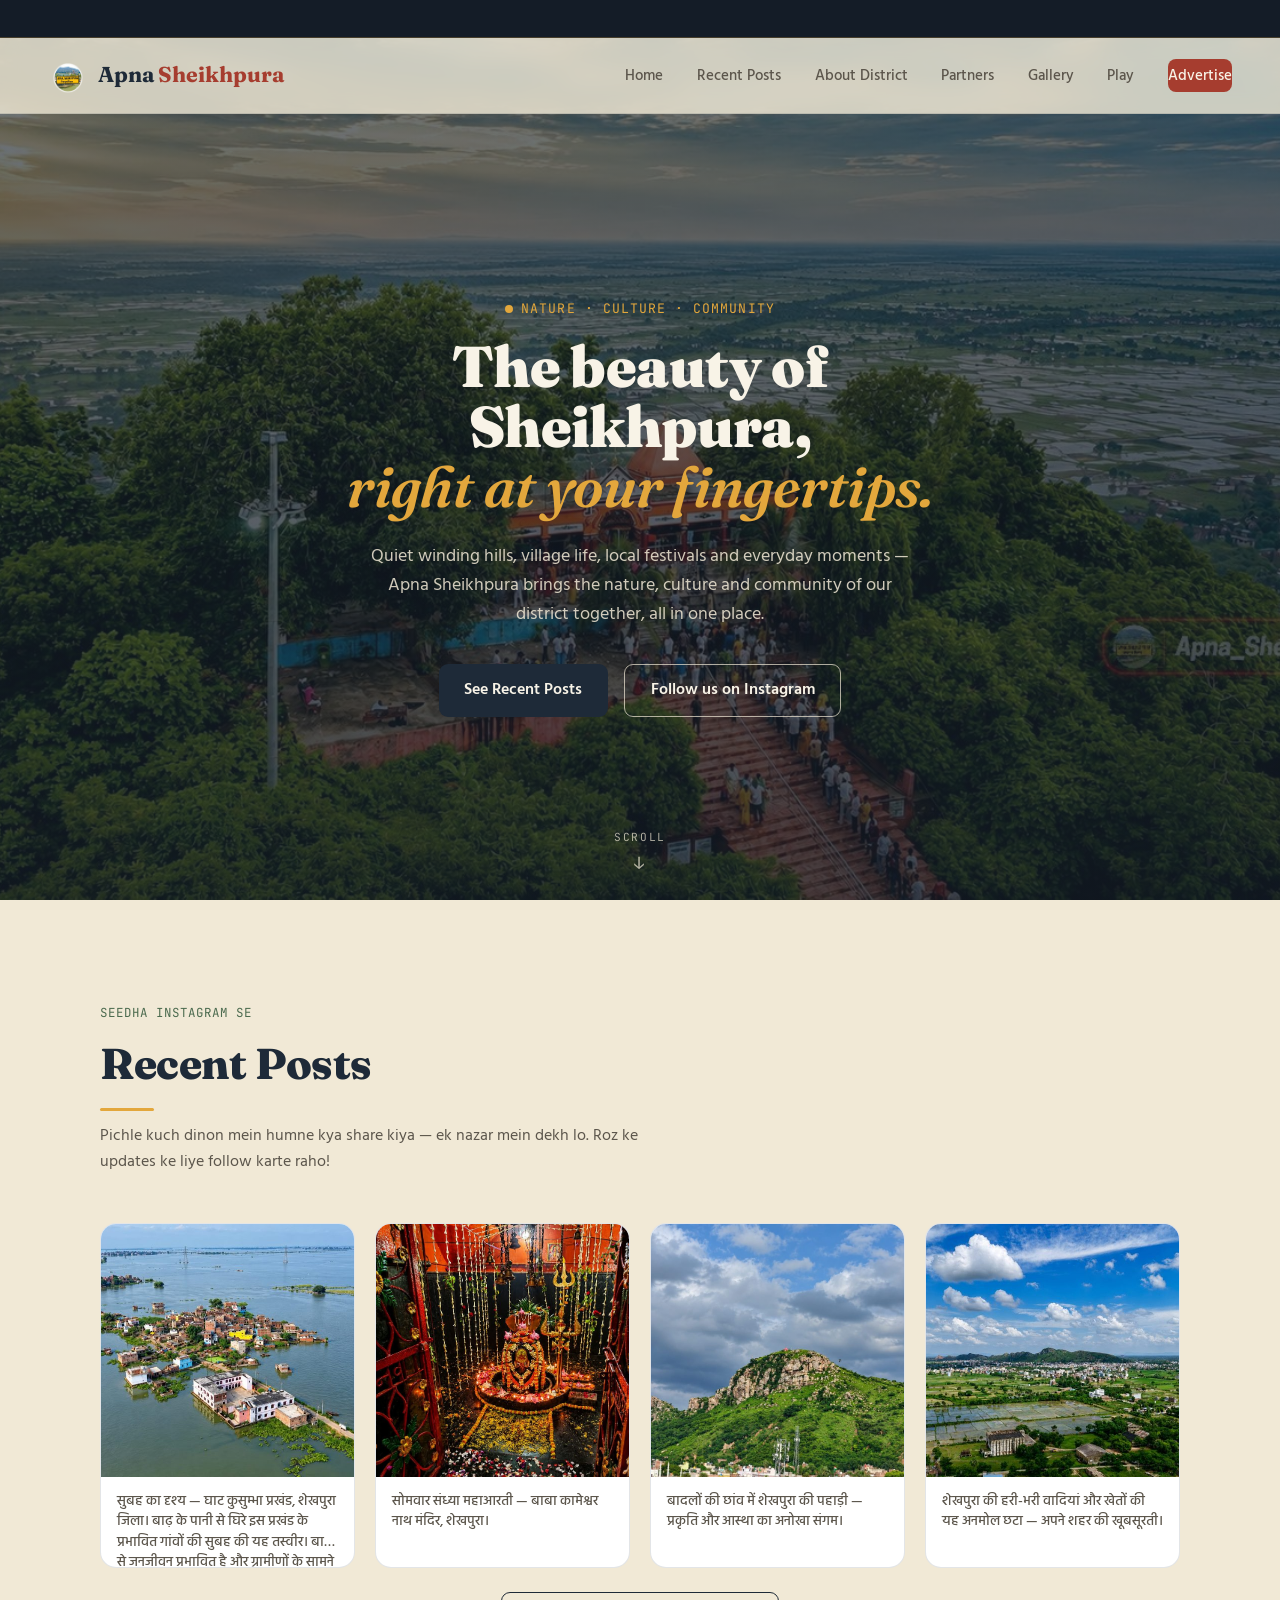
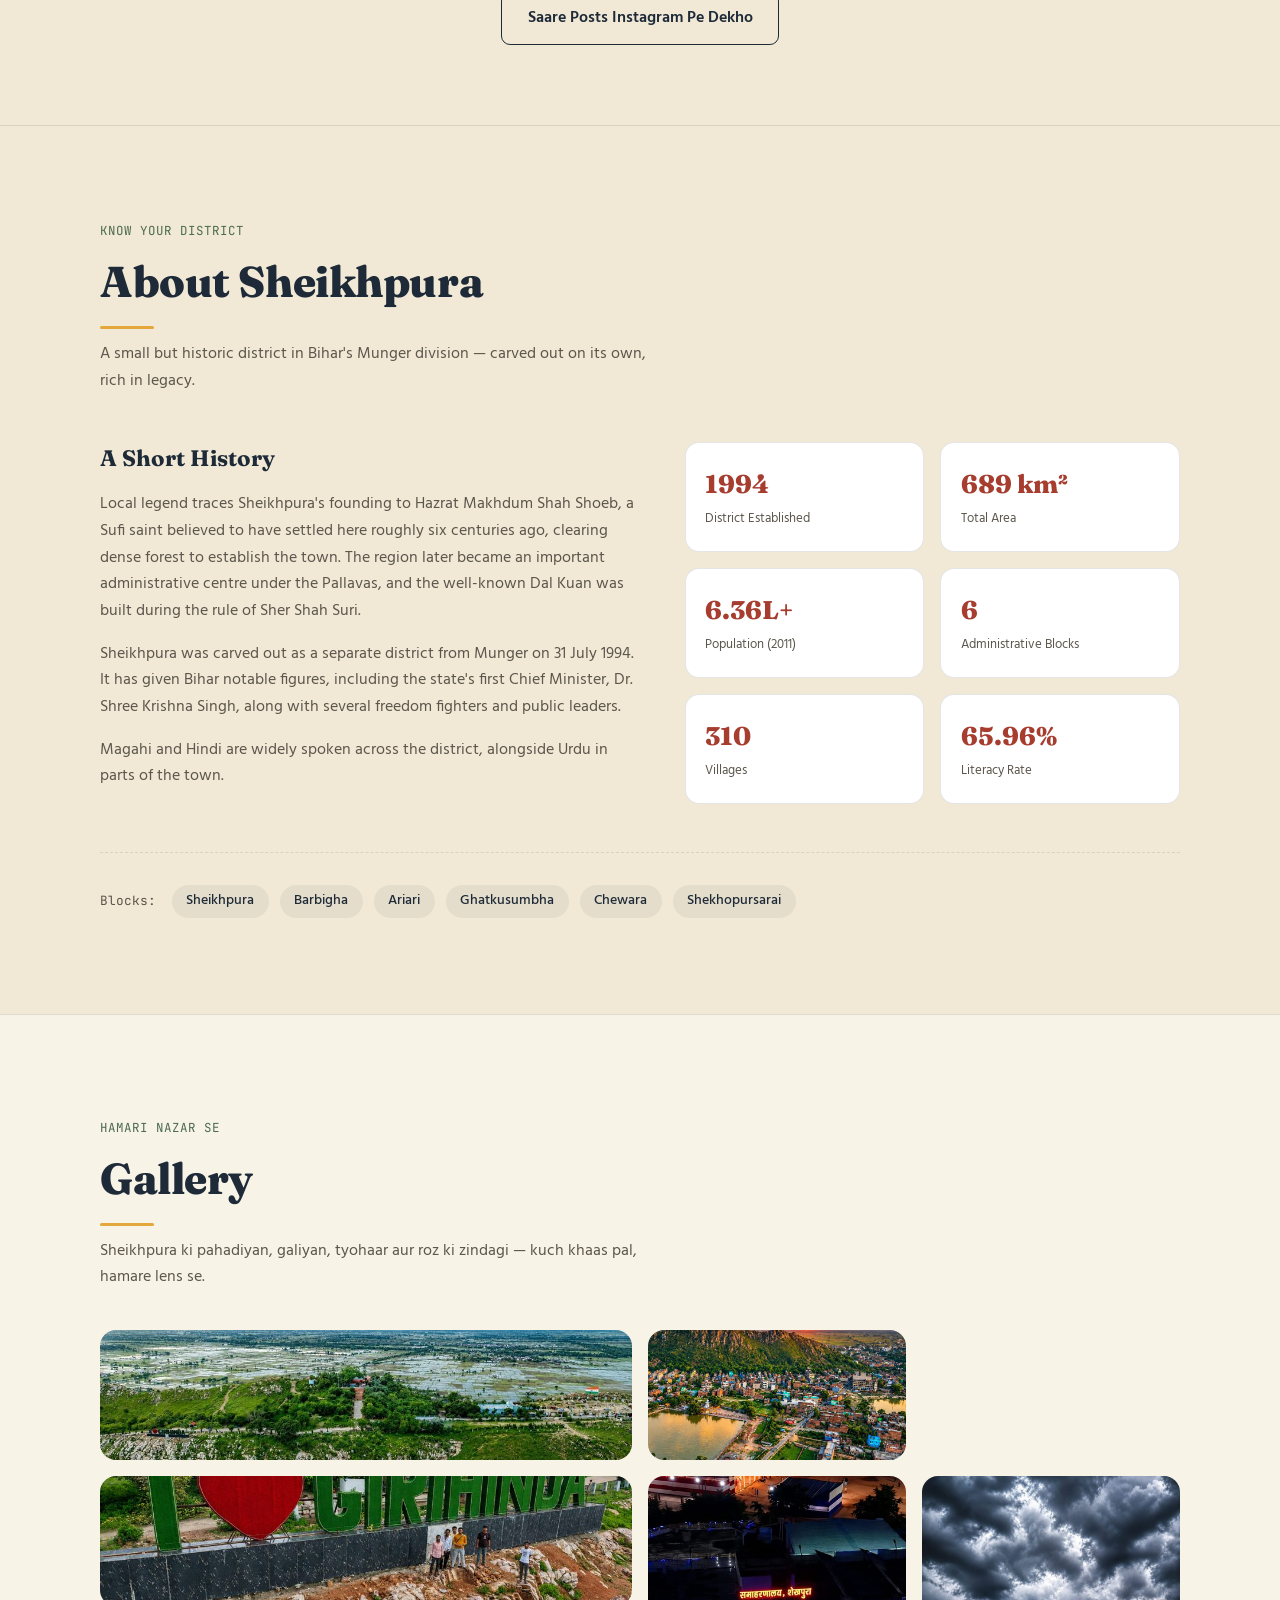
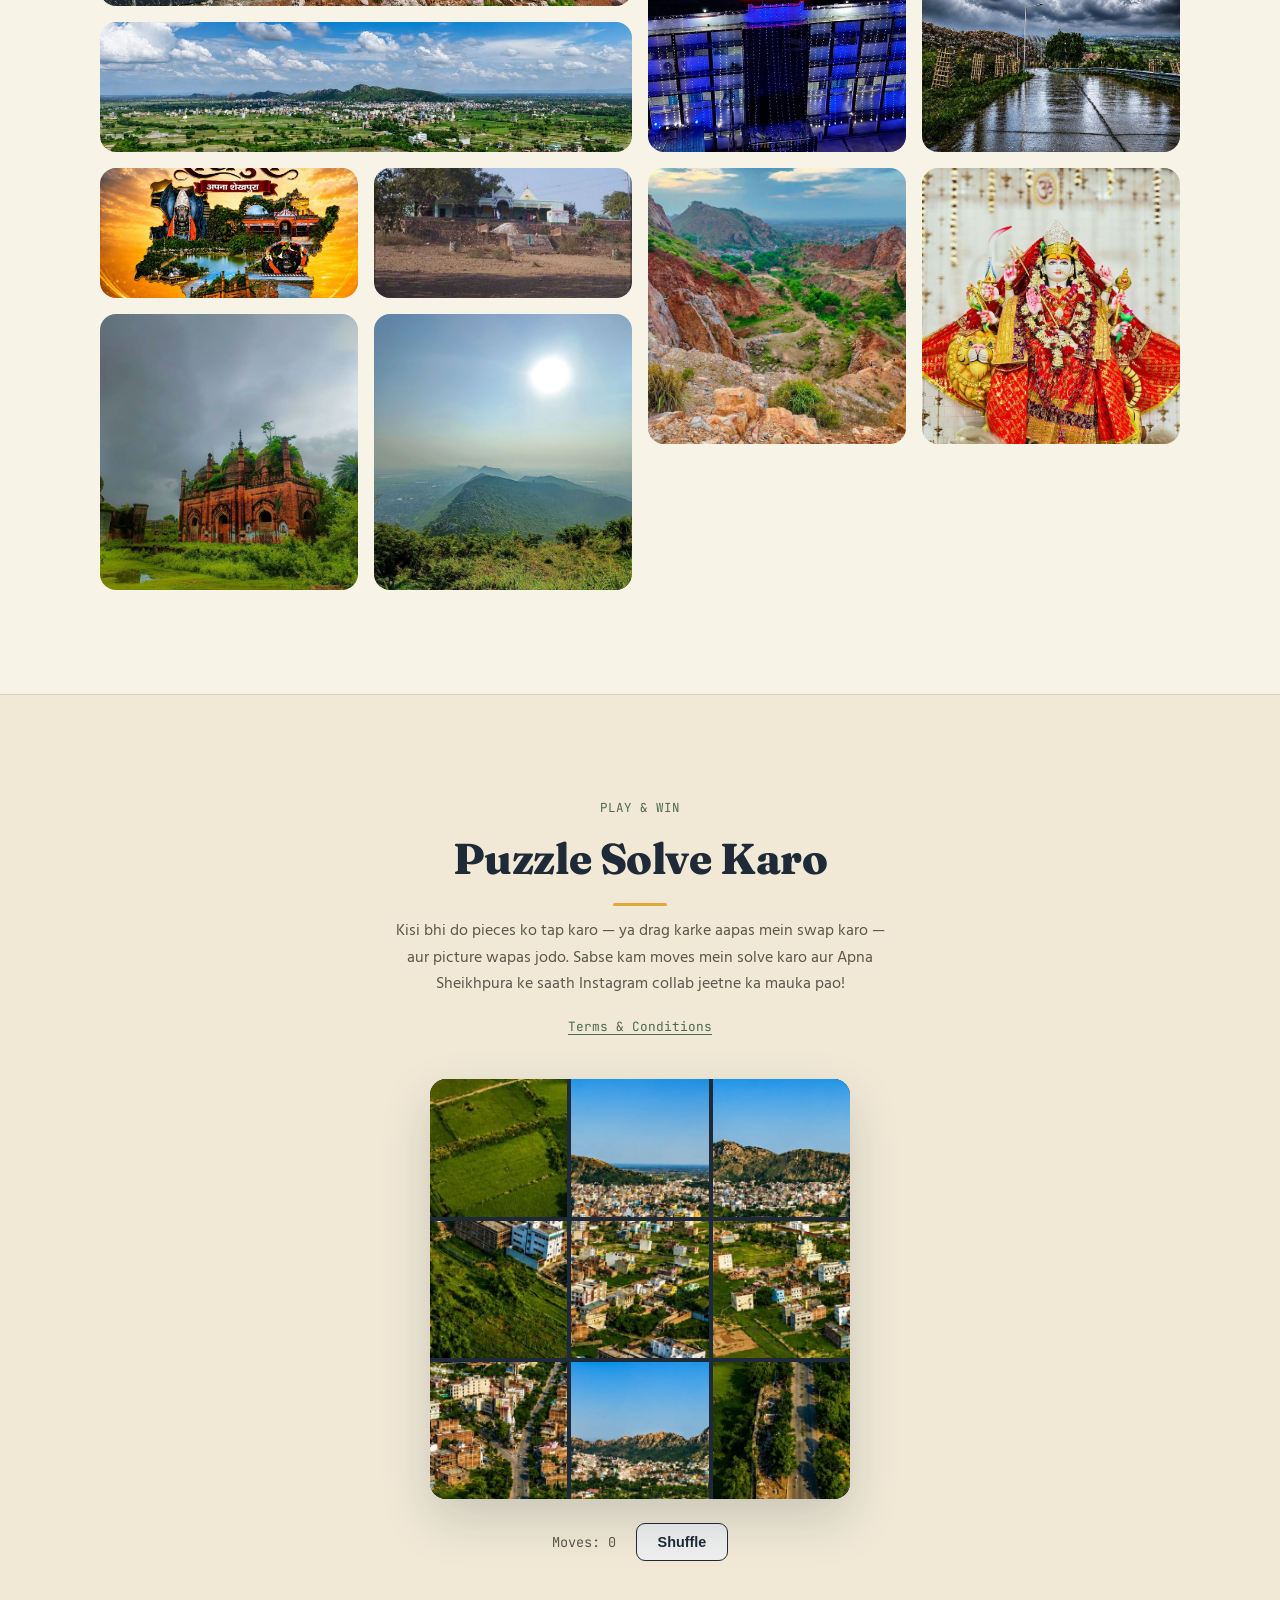
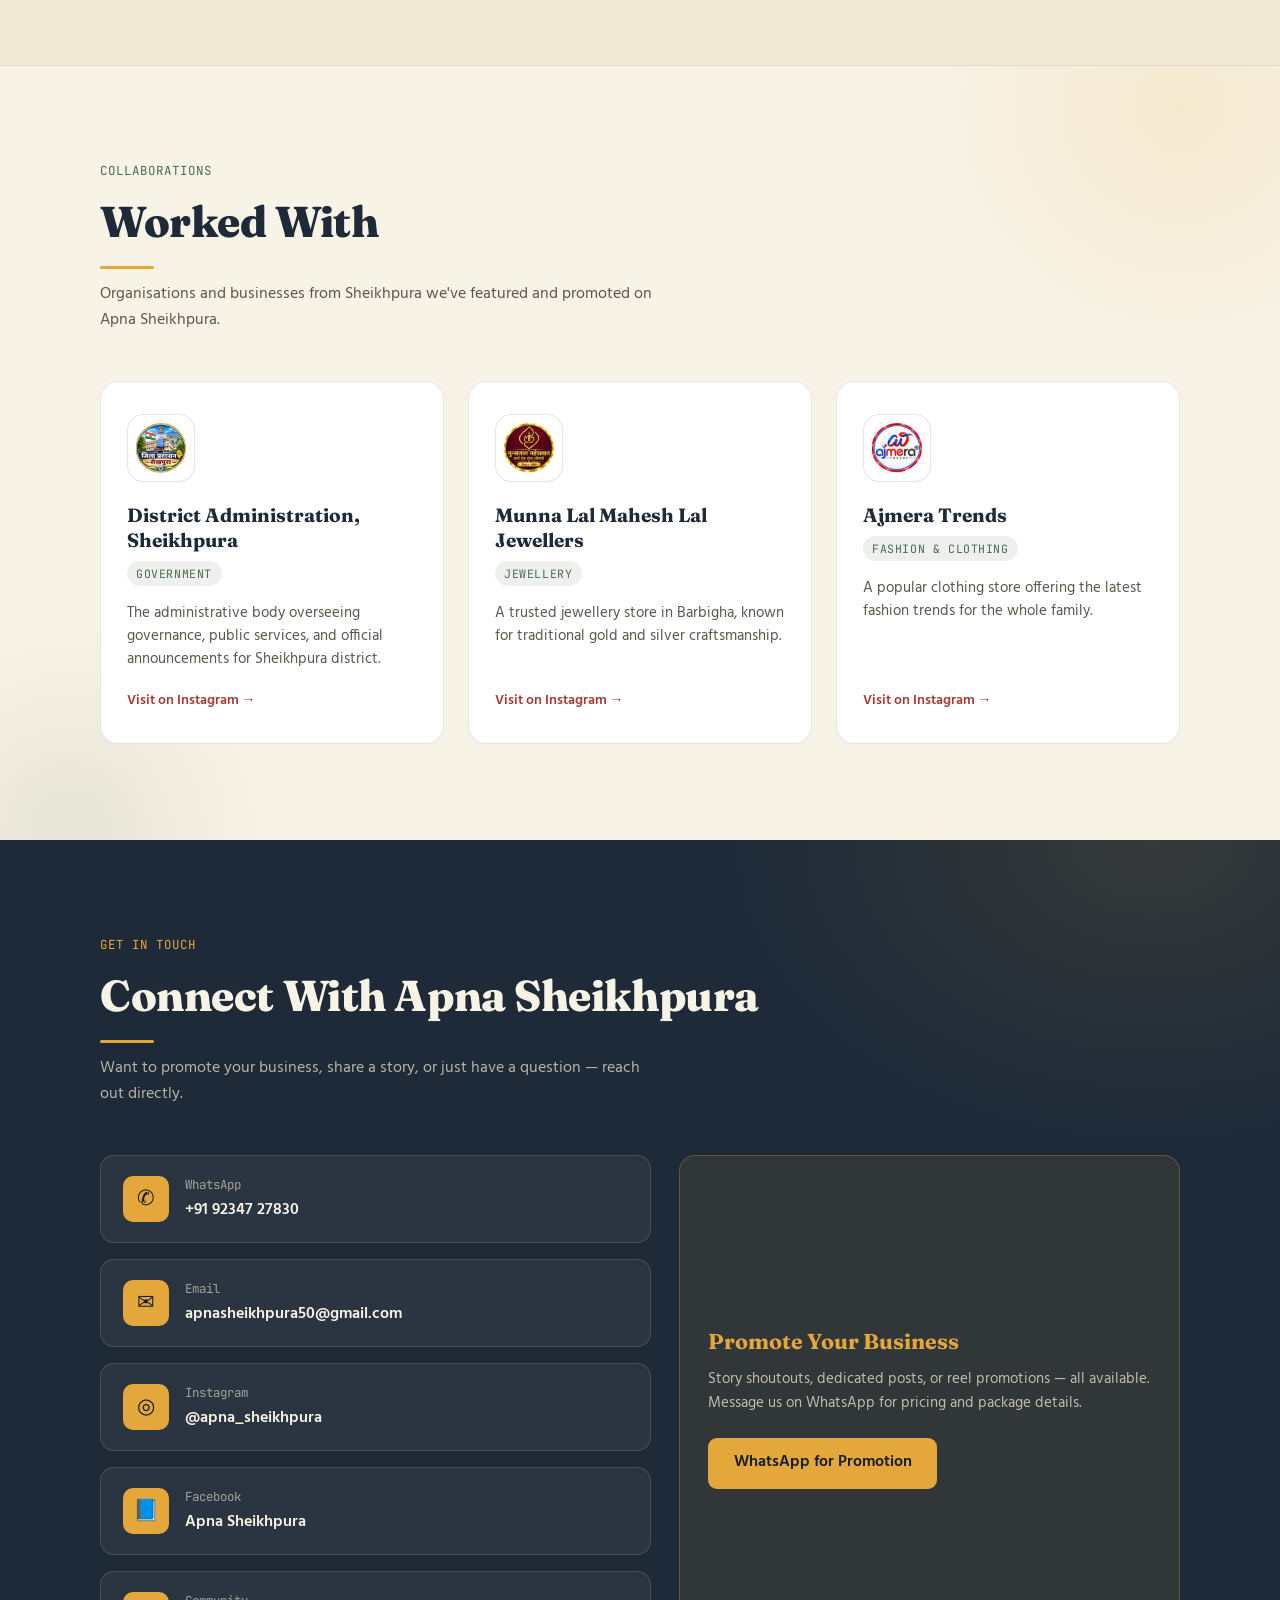
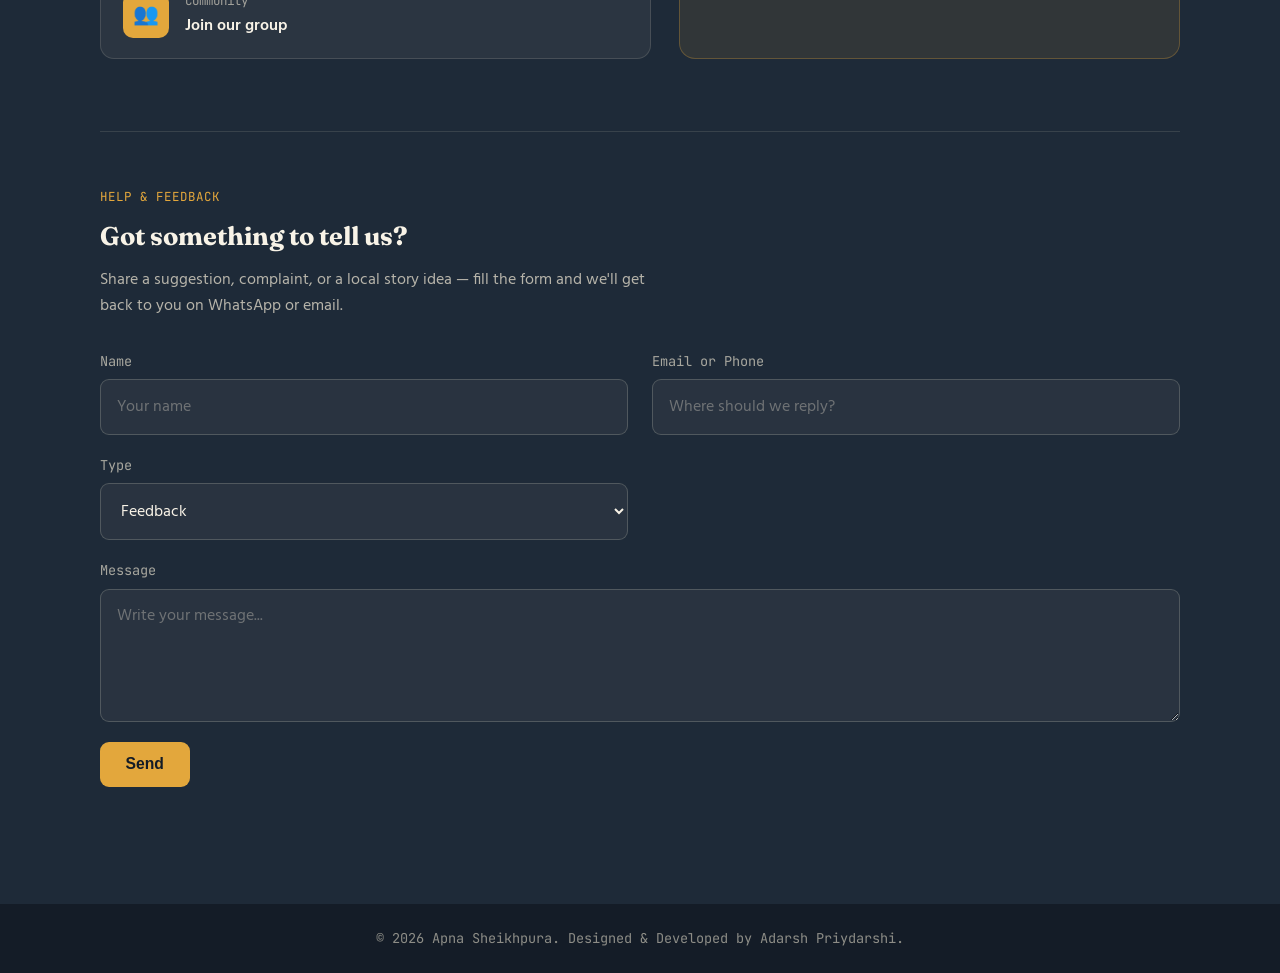
==== commit 3eddf20b: "Updated ui" ====
--- a/index.html
+++ b/index.html
@@ -12,19 +12,18 @@
 
 <link rel="stylesheet" href="css/style.css">
 <link rel="icon" type="image/png" href="assets/images/logos/favicon.png">
-<meta name="google-site-verification" content="8NhWw-nSDUpgGcnCiPTF_bCsd_U0f7peVc3PjW99Moo" />
 </head>
 <body>
 
 <!-- ===== Announcement Ticker ===== -->
 <div class="ticker-bar" aria-label="Latest updates ticker">
   <div class="ticker-track" id="tickerTrack">
-    <a class="ticker-item" href="https://wa.me/919234727830?text=Hi%2C%20I%27d%20like%20to%20advertise%20my%20business" target="_blank" rel="noopener">📢 Want to advertise with us? Contact now</a>
+    <a class="ticker-item" href="https://wa.me/919234727830?text=Hi%2C%20I%27d%20like%20to%20advertise%20my%20business" target="_blank" rel="noopener">📢 Want to advertise with us? Get in touch now</a>
     <a class="ticker-item" href="https://wa.me/919234727830" target="_blank" rel="noopener">✆ Call / WhatsApp: +91 92347 27830</a>
     <a class="ticker-item" href="https://mail.google.com/mail/?view=cm&fs=1&to=apnasheikhpura50@gmail.com" target="_blank" rel="noopener">✉ Mail us: apnasheikhpura50@gmail.com</a>
-    <a class="ticker-item" href="https://www.instagram.com/apna_sheikhpura" target="_blank" rel="noopener">◎ Follow us on Instagram @apna_sheikhpura</a>
+    <a class="ticker-item" href="https://www.instagram.com/apna_sheikhpura" target="_blank" rel="noopener">◎ Follow us on Instagram — @apna_sheikhpura</a>
     <a class="ticker-item" href="https://www.facebook.com/share/1H6P6iEAvJ/" target="_blank" rel="noopener">📘 Follow us on Facebook</a>
-    <a class="ticker-item" href="https://www.instagram.com/channel/AbbxLFxYyrW107o8/" target="_blank" rel="noopener">👥 Join our Apna Sheikhpura community</a>
+    <a class="ticker-item" href="https://www.instagram.com/channel/AbbxLFxYyrW107o8/" target="_blank" rel="noopener">👥 Join the Apna Sheikhpura community</a>
   </div>
 </div>
 
@@ -49,6 +48,8 @@
       <li><a href="#puzzle">Play</a></li>
       <li><a href="#contact" class="nav-cta">Advertise</a></li>
     </ul>
+
+    <span class="scroll-progress" id="scrollProgress" aria-hidden="true"></span>
   </nav>
 </header>
 
@@ -58,19 +59,24 @@
     <p class="hero-eyebrow">Nature · Culture · Community</p>
     <h1 class="hero-title">
       The beauty of Sheikhpura,<br>
-      <span class="hero-title-accent">close to home.</span>
+      <span class="hero-title-accent">right at your fingertips.</span>
     </h1>
     <p class="hero-sub">
-      From quiet hills and village life to local festivals and everyday moments —
-      Apna Sheikhpura brings you the nature, culture and community of our district.
+      Quiet winding hills, village life, local festivals and everyday moments —
+      Apna Sheikhpura brings the nature, culture and community of our district together, all in one place.
     </p>
 
     <div class="hero-actions">
       <a href="#posts" class="btn btn-primary">See Recent Posts</a>
       <a href="https://www.instagram.com/apna_sheikhpura" target="_blank" rel="noopener" class="btn btn-ghost">
-        Follow on Instagram
+        Follow us on Instagram
       </a>
     </div>
+  </div>
+
+  <div class="hero-scroll" aria-hidden="true">
+    <span>Scroll</span>
+    <span class="hero-scroll-arrow">↓</span>
   </div>
 </section>
 
@@ -79,62 +85,56 @@
   <div class="posts-inner">
 
     <div class="posts-head reveal">
-      <p class="section-eyebrow">Straight From Instagram</p>
+      <p class="section-eyebrow">Seedha Instagram Se</p>
       <h2 class="section-title">Recent Posts</h2>
       <p class="section-sub">
-        A quick look at what we've been sharing lately. Follow along for daily updates from around the district.
+        Pichle kuch dinon mein humne kya share kiya — ek nazar mein dekh lo. Roz ke updates ke liye follow karte raho!
       </p>
     </div>
 
+    <!-- To update: replace the image + caption + href for any card below.
+         To add a new one, copy a whole <a class="post-card">...</a> block. -->
     <div class="posts-grid">
-      <a class="post-card reveal reveal-delay-1" href="https://www.instagram.com/apna_sheikhpura" target="_blank" rel="noopener">
-        <div class="post-thumb post-thumb-1">
-          <span class="post-type">📷</span>
-        </div>
-        <p class="post-caption post-caption-placeholder">Caption will appear here after Instagram sync</p>
+      <a class="post-card reveal reveal-delay-1" href="https://www.instagram.com/p/DdN2KNnEm8U/" target="_blank" rel="noopener">
+        <div class="post-thumb">
+          <img src="assets/images/posts/post-1.jpg" alt="Flood-affected villages in Ghat Kusumbha block, Sheikhpura">
+        </div>
+        <p class="post-caption">
+          सुबह का दृश्य — घाट कुसुम्भा प्रखंड, शेखपुरा जिला। बाढ़ के पानी से घिरे इस प्रखंड के प्रभावित गांवों की सुबह की यह तस्वीर। बाढ़ से जनजीवन प्रभावित है और ग्रामीणों के सामने कई चुनौतियां हैं।
+        </p>
       </a>
 
-      <a class="post-card reveal reveal-delay-2" href="https://www.instagram.com/apna_sheikhpura" target="_blank" rel="noopener">
-        <div class="post-thumb post-thumb-2">
-          <span class="post-type">🎬</span>
-        </div>
-        <p class="post-caption post-caption-placeholder">Caption will appear here after Instagram sync</p>
+      <a class="post-card reveal reveal-delay-2" href="https://www.instagram.com/p/Db3UmyekjDz/" target="_blank" rel="noopener">
+        <div class="post-thumb">
+          <img src="assets/images/posts/post-2.jpg" alt="Somvar sandhya mahaaarti at Baba Kameshwar Nath Mandir, Sheikhpura">
+        </div>
+        <p class="post-caption">
+          सोमवार संध्या महाआरती — बाबा कामेश्वर नाथ मंदिर, शेखपुरा।
+        </p>
       </a>
 
-      <a class="post-card reveal reveal-delay-3" href="https://www.instagram.com/apna_sheikhpura" target="_blank" rel="noopener">
-        <div class="post-thumb post-thumb-3">
-          <span class="post-type">📷</span>
-        </div>
-        <p class="post-caption post-caption-placeholder">Caption will appear here after Instagram sync</p>
+      <a class="post-card reveal reveal-delay-3" href="https://www.instagram.com/p/DcuuLaFktB3/" target="_blank" rel="noopener">
+        <div class="post-thumb">
+          <img src="assets/images/posts/post-3.jpg" alt="Hilltop temple overlooking Sheikhpura town under a dramatic sky">
+        </div>
+        <p class="post-caption">
+          बादलों की छांव में शेखपुरा की पहाड़ी — प्रकृति और आस्था का अनोखा संगम।
+        </p>
       </a>
 
-      <a class="post-card reveal reveal-delay-1" href="https://www.instagram.com/apna_sheikhpura" target="_blank" rel="noopener">
-        <div class="post-thumb post-thumb-4">
-          <span class="post-type">🎬</span>
-        </div>
-        <p class="post-caption post-caption-placeholder">Caption will appear here after Instagram sync</p>
+      <a class="post-card reveal reveal-delay-1" href="https://www.instagram.com/p/Db12mGKjO6V/" target="_blank" rel="noopener">
+        <div class="post-thumb">
+          <img src="assets/images/posts/post-4.jpg" alt="Aerial view of Sheikhpura's green fields and town under a blue sky">
+        </div>
+        <p class="post-caption">
+          शेखपुरा की हरी-भरी वादियां और खेतों की यह अनमोल छटा — अपने शहर की खूबसूरती।
+        </p>
       </a>
-
-      <a class="post-card reveal reveal-delay-2" href="https://www.instagram.com/apna_sheikhpura" target="_blank" rel="noopener">
-        <div class="post-thumb post-thumb-5">
-          <span class="post-type">📷</span>
-        </div>
-        <p class="post-caption post-caption-placeholder">Caption will appear here after Instagram sync</p>
-      </a>
-
-      <a class="post-card reveal reveal-delay-3" href="https://www.instagram.com/apna_sheikhpura" target="_blank" rel="noopener">
-        <div class="post-thumb post-thumb-6">
-          <span class="post-type">🎬</span>
-        </div>
-        <p class="post-caption post-caption-placeholder">Caption will appear here after Instagram sync</p>
-      </a>
-    </div>
-
-    <p class="posts-note">Showing a preview — live sync with Instagram is coming soon.</p>
+    </div>
 
     <div class="posts-cta reveal">
       <a href="https://www.instagram.com/apna_sheikhpura" target="_blank" rel="noopener" class="btn btn-ghost">
-        See All Posts on Instagram
+        Saare Posts Instagram Pe Dekho
       </a>
     </div>
   </div>
@@ -220,10 +220,10 @@
   <div class="gallery-inner">
 
     <div class="gallery-head reveal">
-      <p class="section-eyebrow">Through Our Lens</p>
+      <p class="section-eyebrow">Hamari Nazar Se</p>
       <h2 class="section-title">Gallery</h2>
       <p class="section-sub">
-        Glimpses of Sheikhpura's hills, streets, festivals and everyday life.
+        Sheikhpura ki pahadiyan, galiyan, tyohaar aur roz ki zindagi — kuch khaas pal, hamare lens se.
       </p>
     </div>
 
@@ -278,11 +278,11 @@
   <div class="puzzle-inner">
 
     <div class="puzzle-head reveal">
-      <p class="section-eyebrow">Play & Win</p>
-      <h2 class="section-title">Solve The Puzzle</h2>
+      <p class="section-eyebrow">Play &amp; Win</p>
+      <h2 class="section-title">Puzzle Solve Karo</h2>
       <p class="section-sub">
-        Tap any two pieces to swap them and rebuild the picture. Solve it fastest, in the
-        fewest moves, and get a chance to win a collaboration with Apna Sheikhpura on Instagram.
+        Kisi bhi do pieces ko tap karo — ya drag karke aapas mein swap karo — aur picture wapas jodo.
+        Sabse kam moves mein solve karo aur Apna Sheikhpura ke saath Instagram collab jeetne ka mauka pao!
       </p>
       <button type="button" class="puzzle-terms-link" id="puzzleTermsBtn">Terms &amp; Conditions</button>
     </div>
@@ -295,27 +295,27 @@
           <div class="puzzle-confetti" id="puzzleConfetti"></div>
           <div class="puzzle-celebration-text">
             <span class="puzzle-celebration-emoji">🎉</span>
-            <span>Solved it!</span>
+            <span>Ho gaya solve!</span>
           </div>
         </div>
       </div>
 
       <div class="puzzle-meta">
         <span class="puzzle-moves" id="puzzleMoves">Moves: 0</span>
-        <button class="btn btn-ghost puzzle-shuffle-btn" id="puzzleShuffle">Shuffle Again</button>
+        <button class="btn btn-ghost puzzle-shuffle-btn" id="puzzleShuffle">Shuffle</button>
       </div>
 
       <!-- Shown after a solve: capture name + mobile, save the move count -->
       <div class="puzzle-result" id="puzzleResult">
-        <p class="puzzle-result-heading" id="puzzleResultHeading">You solved it in 0 moves! 🎉</p>
+        <p class="puzzle-result-heading" id="puzzleResultHeading">Wah! Aapne 0 moves mein solve kar diya! 🎉</p>
 
         <form class="puzzle-result-form" id="puzzleResultForm">
-          <input type="text" id="puzzleName" placeholder="Your name" required>
-          <input type="text" id="puzzleInstagram" placeholder="Instagram ID (e.g. @yourname)" required>
-          <button type="submit" class="btn btn-primary puzzle-result-submit">Submit Score</button>
+          <input type="text" id="puzzleName" placeholder="Apna naam likho" required>
+          <input type="text" id="puzzleInstagram" placeholder="Aapki Instagram ID (jaise @yourname)" required>
+          <button type="submit" class="btn btn-primary puzzle-result-submit">Score Submit Karo</button>
         </form>
 
-        <p class="puzzle-result-thanks" id="puzzleResultThanks">Thanks! Your score has been recorded. ✅</p>
+        <p class="puzzle-result-thanks" id="puzzleResultThanks">Shukriya! Aapka score record ho gaya. ✅</p>
       </div>
     </div>
 
@@ -514,6 +514,8 @@
   <p>© <span id="year"></span> Apna Sheikhpura. Designed &amp; Developed by Adarsh Priydarshi.</p>
 </footer>
 
+<button class="back-to-top" id="backToTop" aria-label="Back to top">↑</button>
+
 <script src="js/script.js"></script>
 </body>
 </html>
--- a/css/style.css
+++ b/css/style.css
@@ -20,6 +20,10 @@
 
   --header-h: 76px;
   --ticker-h: 38px;
+
+  /* Motion tokens used by the newer polish styles */
+  --ease-out-expo: cubic-bezier(0.16, 1, 0.3, 1);
+  --ease-spring:  cubic-bezier(0.34, 1.56, 0.64, 1);
 }
 
 * { margin: 0; padding: 0; box-sizing: border-box; }
@@ -32,11 +36,37 @@
   color: var(--ink);
   line-height: 1.5;
   -webkit-font-smoothing: antialiased;
+  -webkit-tap-highlight-color: transparent; /* let :active states do the feedback */
+  overflow-x: hidden; /* tilted/rotated decorative bits must never cause sideways scroll */
 }
 
 a { text-decoration: none; color: inherit; }
 ul { list-style: none; }
-img { max-width: 100%; display: block; }
+img { max-width: 100%; display: block; transition: opacity 0.45s ease; }
+
+/* Soft fade-in once a photo finishes loading (driven by JS; without JS images stay visible) */
+img.img-loading { opacity: 0; }
+img.img-loaded  { opacity: 1; }
+
+/* Warm selection color */
+::selection { background: var(--marigold); color: var(--indigo-deep); }
+
+/* Visible keyboard focus ring */
+:focus-visible {
+  outline: 3px solid rgba(227, 167, 60, 0.85);
+  outline-offset: 2px;
+  border-radius: 6px;
+}
+
+/* Subtle branded scrollbar (desktop browsers) */
+::-webkit-scrollbar { width: 11px; }
+::-webkit-scrollbar-track { background: var(--cream); }
+::-webkit-scrollbar-thumb {
+  background: rgba(30, 42, 56, 0.28);
+  border-radius: 8px;
+  border: 2px solid var(--cream);
+}
+::-webkit-scrollbar-thumb:hover { background: rgba(30, 42, 56, 0.45); }
 
 @media (prefers-reduced-motion: reduce) {
   * { animation-duration: 0.01ms !important; animation-iteration-count: 1 !important; transition-duration: 0.01ms !important; scroll-behavior: auto !important; }
@@ -74,14 +104,17 @@
   color: var(--cream-soft);
   opacity: 0.9;
   cursor: pointer;
+  padding: 0.4rem 0; /* roomier tap target on touch screens */
   transition: opacity 0.2s ease, color 0.2s ease;
 }
 
-.ticker-item:hover {
-  opacity: 1;
-  color: var(--marigold);
-  text-decoration: underline;
-  text-underline-offset: 3px;
+@media (hover: hover) {
+  .ticker-item:hover {
+    opacity: 1;
+    color: var(--marigold);
+    text-decoration: underline;
+    text-underline-offset: 3px;
+  }
 }
 
 @keyframes ticker-scroll {
@@ -193,6 +226,32 @@
   transition: transform 0.25s ease, opacity 0.25s ease;
 }
 
+/* Hamburger morphs into an X when the menu is open */
+.nav-toggle.is-active span:nth-child(1) { transform: translateY(7px) rotate(45deg); }
+.nav-toggle.is-active span:nth-child(2) { opacity: 0; transform: scaleX(0.4); }
+.nav-toggle.is-active span:nth-child(3) { transform: translateY(-7px) rotate(-45deg); }
+
+/* Scrollspy: highlight the section currently on screen */
+.nav-links a.active { color: var(--indigo); }
+.nav-links a.active:not(.nav-cta)::after {
+  width: 100%;
+  background: var(--marigold);
+}
+
+/* Thin reading-progress line along the header's bottom edge */
+.scroll-progress {
+  position: absolute;
+  left: 0;
+  bottom: -1px;
+  height: 3px;
+  width: 0%;
+  background: linear-gradient(90deg, var(--marigold), var(--brick));
+  border-radius: 0 3px 3px 0;
+  box-shadow: 0 0 10px rgba(227, 167, 60, 0.45);
+  z-index: 5;
+  pointer-events: none;
+}
+
 /* ==========================================================================
    Hero
    ========================================================================== */
@@ -204,11 +263,29 @@
   flex-direction: column;
   justify-content: center;
   overflow: hidden;
-  background-image:
-    linear-gradient(180deg, rgba(20, 28, 39, 0.6), rgba(20, 28, 39, 0.78)),
-    url('../assets/images/hero-photo.jpg');
-  background-size: cover;
-  background-position: center 55%;
+  background: var(--indigo-deep);
+}
+
+/* Photo gets its own layer with a very slow Ken Burns zoom (cinematic feel) */
+.hero::before {
+  content: '';
+  position: absolute;
+  inset: 0;
+  background: url('../assets/images/hero-photo.jpg') center 55% / cover no-repeat;
+  animation: hero-zoom 28s var(--ease-out-expo) infinite alternate;
+}
+
+/* Same dark scrim as before, kept on a separate layer above the photo */
+.hero::after {
+  content: '';
+  position: absolute;
+  inset: 0;
+  background: linear-gradient(180deg, rgba(20, 28, 39, 0.6), rgba(20, 28, 39, 0.78));
+}
+
+@keyframes hero-zoom {
+  from { transform: scale(1); }
+  to   { transform: scale(1.09); }
 }
 
 .hero-inner {
@@ -302,12 +379,34 @@
 }
 
 .btn-primary {
+  position: relative;
+  overflow: hidden;
   background: var(--indigo);
   color: var(--cream-soft);
 }
 .btn-primary:hover {
   transform: translateY(-2px);
   box-shadow: 0 10px 24px rgba(30, 42, 56, 0.25);
+}
+
+/* Light sweep that glides across primary buttons on hover */
+.btn-primary::after {
+  content: '';
+  position: absolute;
+  top: 0; left: 0;
+  width: 45%;
+  height: 100%;
+  background: linear-gradient(105deg, transparent, rgba(255, 255, 255, 0.35), transparent);
+  transform: translateX(-180%) skewX(-20deg);
+  transition: transform 0.7s ease;
+  pointer-events: none;
+}
+.btn-primary:hover::after { transform: translateX(360%) skewX(-20deg); }
+
+/* Tactile press feedback on every button */
+.btn:active,
+.nav-cta:active {
+  transform: translateY(0) scale(0.97);
 }
 
 .btn-ghost {
@@ -355,6 +454,45 @@
 
 @keyframes rise-in {
   to { opacity: 1; transform: translateY(0); }
+}
+
+/* Gentle "scroll karo" hint near the hero's bottom edge */
+.hero-scroll {
+  position: absolute;
+  left: 50%;
+  bottom: 24px;
+  transform: translateX(-50%);
+  z-index: 1;
+  display: flex;
+  flex-direction: column;
+  align-items: center;
+  gap: 0.3rem;
+  font-family: var(--font-mono);
+  font-size: 0.7rem;
+  letter-spacing: 0.14em;
+  text-transform: uppercase;
+  color: rgba(241, 233, 214, 0.7);
+  opacity: 0;
+  animation: scroll-hint-in 0.8s var(--ease-out-expo) 1.1s forwards;
+}
+
+/* Own keyframes (not rise-in) so the translateX(-50%) centering survives */
+@keyframes scroll-hint-in {
+  to { opacity: 1; transform: translateX(-50%); }
+}
+
+.hero-scroll-arrow {
+  font-size: 1.05rem;
+  animation: bob-down 1.7s ease-in-out infinite;
+}
+
+@keyframes bob-down {
+  0%, 100% { transform: translateY(0); opacity: 0.7; }
+  50%      { transform: translateY(6px); opacity: 1; }
+}
+
+@media (max-height: 700px) {
+  .hero-scroll { display: none; }
 }
 
 /* ==========================================================================
@@ -376,7 +514,7 @@
 .posts-grid {
   margin-top: 3rem;
   display: grid;
-  grid-template-columns: repeat(3, 1fr);
+  grid-template-columns: repeat(4, 1fr);
   gap: 1.25rem;
 }
 
@@ -389,54 +527,58 @@
   transition: transform 0.35s cubic-bezier(0.16, 1, 0.3, 1), box-shadow 0.35s ease;
 }
 
-.post-card:hover {
-  transform: translateY(-8px);
-  box-shadow: 0 20px 40px rgba(30, 42, 56, 0.15);
+@media (hover: hover) {
+  .post-card:hover {
+    transform: translateY(-8px);
+    box-shadow: 0 20px 40px rgba(30, 42, 56, 0.15);
+    border-color: rgba(227, 167, 60, 0.55);
+  }
 }
 
 .post-thumb {
   aspect-ratio: 1 / 1;
-  display: grid;
-  place-items: center;
   position: relative;
   overflow: hidden;
+}
+
+.post-thumb img {
+  width: 100%;
+  height: 100%;
+  object-fit: cover;
+  display: block;
+  transition: transform 0.5s cubic-bezier(0.16, 1, 0.3, 1);
+}
+
+@media (hover: hover) {
+  .post-card:hover .post-thumb img { transform: scale(1.08); }
 }
 
 .post-thumb::after {
   content: '';
   position: absolute;
   inset: 0;
-  background: linear-gradient(160deg, rgba(255,255,255,0.15), rgba(0,0,0,0.15));
+  background: linear-gradient(160deg, rgba(255,255,255,0.1), rgba(0,0,0,0.15));
   opacity: 0;
   transition: opacity 0.35s ease;
 }
-.post-card:hover .post-thumb::after { opacity: 1; }
-
-.post-type {
-  font-size: 2.2rem;
-  transition: transform 0.35s cubic-bezier(0.34, 1.56, 0.64, 1);
-  z-index: 1;
-}
-.post-card:hover .post-type { transform: scale(1.2) rotate(-6deg); }
-
-.post-thumb-1 { background: linear-gradient(155deg, var(--marigold), var(--marigold-dim)); }
-.post-thumb-2 { background: linear-gradient(155deg, var(--indigo), var(--indigo-deep)); }
-.post-thumb-3 { background: linear-gradient(155deg, var(--brick), #7f2f24); }
-.post-thumb-4 { background: linear-gradient(155deg, var(--leaf), #35492f); }
-.post-thumb-5 { background: linear-gradient(155deg, var(--marigold-dim), var(--brick)); }
-.post-thumb-6 { background: linear-gradient(155deg, var(--indigo-deep), var(--leaf)); }
+@media (hover: hover) {
+  .post-card:hover .post-thumb::after { opacity: 1; }
+}
 
 .post-caption {
   padding: 0.9rem 1rem;
   font-size: 0.85rem;
   font-weight: 500;
   color: var(--ink-soft);
-}
-
-.post-caption-placeholder {
-  font-style: italic;
-  opacity: 0.6;
-  font-weight: 400;
+  line-height: 1.5;
+  display: -webkit-box;
+  -webkit-line-clamp: 3;
+  -webkit-box-orient: vertical;
+  overflow: hidden;
+  transition: color 0.25s ease;
+}
+@media (hover: hover) {
+  .post-card:hover .post-caption { color: var(--indigo); }
 }
 
 .posts-note {
@@ -509,10 +651,12 @@
   transition: transform 0.3s cubic-bezier(0.34, 1.56, 0.64, 1), box-shadow 0.3s ease, border-color 0.3s ease;
 }
 
-.dstat:hover {
-  transform: translateY(-6px) scale(1.03);
-  box-shadow: 0 16px 32px rgba(30, 42, 56, 0.1);
-  border-color: var(--marigold);
+@media (hover: hover) {
+  .dstat:hover {
+    transform: translateY(-6px) scale(1.03);
+    box-shadow: 0 16px 32px rgba(30, 42, 56, 0.1);
+    border-color: var(--marigold);
+  }
 }
 
 .dstat-num {
@@ -557,10 +701,12 @@
   transition: background 0.25s ease, color 0.25s ease, transform 0.25s ease;
 }
 
-.block-chip:hover {
-  background: var(--indigo);
-  color: var(--cream-soft);
-  transform: translateY(-2px);
+@media (hover: hover) {
+  .block-chip:hover {
+    background: var(--indigo);
+    color: var(--cream-soft);
+    transform: translateY(-2px);
+  }
 }
 
 /* ==========================================================================
@@ -595,6 +741,18 @@
   letter-spacing: -0.01em;
 }
 
+/* Small marigold accent bar under every section title */
+.section-title::after {
+  content: '';
+  display: block;
+  width: 54px;
+  height: 3px;
+  margin-top: 0.7rem;
+  border-radius: 2px;
+  background: var(--marigold);
+}
+.puzzle-head .section-title::after { margin-left: auto; margin-right: auto; }
+
 .section-sub {
   margin-top: 0.75rem;
   color: var(--ink-soft);
@@ -616,6 +774,11 @@
 .reveal-delay-1.is-visible { transition-delay: 0.1s; }
 .reveal-delay-2.is-visible { transition-delay: 0.2s; }
 .reveal-delay-3.is-visible { transition-delay: 0.3s; }
+
+/* Once a reveal finishes, JS drops the reveal classes — hover transitions
+   then run instantly again (no stagger delay left over) and hover
+   transforms stop fighting the reveal transform. */
+.reveal-done { transition-delay: 0s !important; }
 
 /* ==========================================================================
    Gallery Section
@@ -649,11 +812,19 @@
   transition: transform 0.4s cubic-bezier(0.16, 1, 0.3, 1), box-shadow 0.35s ease;
 }
 
-.gallery-tile:hover {
-  transform: scale(1.03);
-  box-shadow: 0 16px 32px rgba(30, 42, 56, 0.2);
-  z-index: 2;
-}
+@media (hover: hover) {
+  .gallery-tile:hover {
+    transform: scale(1.03);
+    box-shadow: 0 16px 32px rgba(30, 42, 56, 0.2);
+    z-index: 2;
+  }
+  .gallery-tile:hover img {
+    transform: scale(1.08);
+  }
+}
+
+/* Touch screens: gentle press feedback instead of a sticky hover state */
+.gallery-tile:active { transform: scale(0.98); }
 
 .gallery-tile img {
   width: 100%;
@@ -665,10 +836,6 @@
 
 .gallery-tile img.gtile-fading {
   opacity: 0;
-}
-
-.gallery-tile:hover img {
-  transform: scale(1.08);
 }
 
 .gtile-tall { grid-row: span 2; }
@@ -714,6 +881,9 @@
   overflow: hidden;
   box-shadow: 0 20px 50px rgba(30, 42, 56, 0.18);
   background: var(--indigo);
+  -webkit-user-select: none;
+  user-select: none;
+  -webkit-touch-callout: none; /* no long-press callout on the puzzle */
 }
 
 .puzzle-tile {
@@ -731,6 +901,12 @@
   transform: scale(0.92);
   box-shadow: inset 0 0 0 3px var(--marigold);
   filter: brightness(1.1);
+}
+
+/* Press feedback while a tile is being touched (before a drag kicks in) */
+.puzzle-tile:active {
+  transform: scale(0.94);
+  filter: brightness(1.12);
 }
 
 .puzzle-tile.puzzle-dragging {
@@ -950,7 +1126,7 @@
   position: absolute;
   top: 0.75rem;
   right: 0.75rem;
-  width: 32px; height: 32px;
+  width: 40px; height: 40px; /* comfortable tap target on touch */
   border-radius: 50%;
   border: none;
   background: rgba(30, 42, 56, 0.08);
@@ -1077,10 +1253,12 @@
 .partner-card:nth-child(2).reveal { transform: translateY(50px) scale(0.9) rotate(3deg); }
 .partner-card:nth-child(2).reveal.is-visible { transform: translateY(0) scale(1) rotate(0deg); }
 
-.partner-card:hover {
-  transform: translateY(-10px) rotateX(4deg) rotateY(-4deg) scale(1.02);
-  box-shadow: 0 24px 48px rgba(30, 42, 56, 0.16);
-  border-color: var(--marigold);
+@media (hover: hover) {
+  .partner-card:hover {
+    transform: translateY(-10px) rotateX(4deg) rotateY(-4deg) scale(1.02);
+    box-shadow: 0 24px 48px rgba(30, 42, 56, 0.16);
+    border-color: var(--marigold);
+  }
 }
 
 .partner-icon {
@@ -1112,9 +1290,11 @@
   50% { transform: translateY(-6px) rotate(-3deg); }
 }
 
-.partner-card:hover .partner-icon {
-  animation-play-state: paused;
-  transform: scale(1.15) rotate(-8deg);
+@media (hover: hover) {
+  .partner-card:hover .partner-icon {
+    animation-play-state: paused;
+    transform: scale(1.15) rotate(-8deg);
+  }
 }
 
 /* Colored gradients removed — partner-icon now shows real logos on white */
@@ -1237,16 +1417,20 @@
   transition: transform 0.25s cubic-bezier(0.34, 1.56, 0.64, 1), background 0.2s ease, border-color 0.2s ease, box-shadow 0.25s ease;
 }
 
-.contact-card:hover {
-  transform: translateX(8px) scale(1.015);
-  background: rgba(241, 233, 214, 0.1);
-  border-color: var(--marigold);
-  box-shadow: 0 12px 28px rgba(0, 0, 0, 0.18);
-}
-
-.contact-card:hover .cc-icon {
-  transform: rotate(-8deg) scale(1.1);
-}
+@media (hover: hover) {
+  .contact-card:hover {
+    transform: translateX(8px) scale(1.015);
+    background: rgba(241, 233, 214, 0.1);
+    border-color: var(--marigold);
+    box-shadow: 0 12px 28px rgba(0, 0, 0, 0.18);
+  }
+
+  .contact-card:hover .cc-icon {
+    transform: rotate(-8deg) scale(1.1);
+  }
+}
+
+.contact-card:active { transform: scale(0.98); }
 
 .cc-icon {
   display: grid;
@@ -1386,6 +1570,41 @@
   font-size: 0.85rem;
   font-family: var(--font-mono);
 }
+
+/* ==========================================================================
+   Back to top — floating button
+   ========================================================================== */
+.back-to-top {
+  position: fixed;
+  right: 18px;
+  bottom: 18px;
+  z-index: 80;
+  width: 46px;
+  height: 46px;
+  border: none;
+  border-radius: 50%;
+  background: var(--indigo);
+  color: var(--cream-soft);
+  font-size: 1.15rem;
+  line-height: 1;
+  cursor: pointer;
+  display: grid;
+  place-items: center;
+  box-shadow: 0 12px 26px rgba(30, 42, 56, 0.3);
+  opacity: 0;
+  transform: translateY(16px) scale(0.85);
+  pointer-events: none;
+  transition: opacity 0.3s ease, transform 0.3s var(--ease-spring), background 0.2s ease;
+}
+
+.back-to-top.visible {
+  opacity: 1;
+  transform: none;
+  pointer-events: auto;
+}
+
+.back-to-top:hover { background: var(--brick); }
+.back-to-top:active { transform: scale(0.9); }
 
 /* ==========================================================================
    Mobile
@@ -1415,9 +1634,32 @@
     pointer-events: auto;
   }
 
-  .nav-links li { width: 100%; padding: 0.75rem 0; border-bottom: 1px solid var(--border-line); }
-  .nav-links li:last-child { border-bottom: none; padding-top: 1rem; }
+  .nav-links li { width: 100%; padding: 0.15rem 0; border-bottom: 1px solid var(--border-line); }
+  .nav-links li:last-child { border-bottom: none; padding-top: 0.75rem; }
   .nav-cta { display: inline-block; }
+
+  /* Roomier tap targets for thumbs */
+  .nav-links a {
+    display: block;
+    padding: 0.75rem 0;
+    font-size: 1rem;
+  }
+  .nav-links li:last-child .nav-cta { padding: 0.7rem 1.15rem; }
+
+  /* Staggered entrance as the menu slides in */
+  .nav-links.open li { animation: nav-item-in 0.35s var(--ease-out-expo) backwards; }
+  .nav-links.open li:nth-child(1) { animation-delay: 0.02s; }
+  .nav-links.open li:nth-child(2) { animation-delay: 0.06s; }
+  .nav-links.open li:nth-child(3) { animation-delay: 0.10s; }
+  .nav-links.open li:nth-child(4) { animation-delay: 0.14s; }
+  .nav-links.open li:nth-child(5) { animation-delay: 0.18s; }
+  .nav-links.open li:nth-child(6) { animation-delay: 0.22s; }
+  .nav-links.open li:nth-child(7) { animation-delay: 0.26s; }
+
+  @keyframes nav-item-in {
+    from { opacity: 0; transform: translateX(-14px); }
+    to   { opacity: 1; transform: translateX(0); }
+  }
 
   .hero-stats { gap: 1.6rem; flex-wrap: wrap; }
 
@@ -1446,7 +1688,8 @@
   .post-card:active,
   .contact-card:active,
   .dstat:active,
-  .block-chip:active {
+  .block-chip:active,
+  .gallery-tile:active {
     transform: scale(0.97);
     transition: transform 0.1s ease;
   }
@@ -1454,7 +1697,36 @@
   .btn { padding: 0.9rem 1.5rem; width: 100%; justify-content: center; }
   .hero-actions { flex-direction: column; }
   .hero-actions .btn { width: 100%; }
+  .puzzle-meta .btn { width: auto; padding: 0.75rem 1.4rem; }
 
   .ticker-item { font-size: 0.72rem; }
   .partners-note, .posts-note { padding: 0 0.5rem; }
+}
+
+/* ==========================================================================
+   Small phones — tighter rhythm, comfortable targets
+   ========================================================================== */
+@media (max-width: 480px) {
+  .navbar { padding: 0 1.1rem; }
+
+  .posts-section,
+  .about-section,
+  .partners-section,
+  .gallery-section,
+  .puzzle-section,
+  .contact-section { padding-left: 1.1rem; padding-right: 1.1rem; }
+
+  .posts-grid { gap: 0.9rem; }
+  .gallery-grid { gap: 0.75rem; grid-auto-rows: 96px; }
+  .about-stats { gap: 0.75rem; }
+  .dstat { padding: 1.1rem 1rem; }
+  .dstat-num { font-size: 1.35rem; }
+
+  .ticker-item { font-size: 0.68rem; }
+  .modal-box { padding: 1.6rem 1.3rem; }
+  .back-to-top { right: 14px; bottom: 14px; width: 44px; height: 44px; }
+
+  .hero-title { font-size: clamp(1.9rem, 10vw, 2.4rem); }
+  .hero-sub { font-size: 0.95rem; }
+  .section-sub { font-size: 0.98rem; }
 }
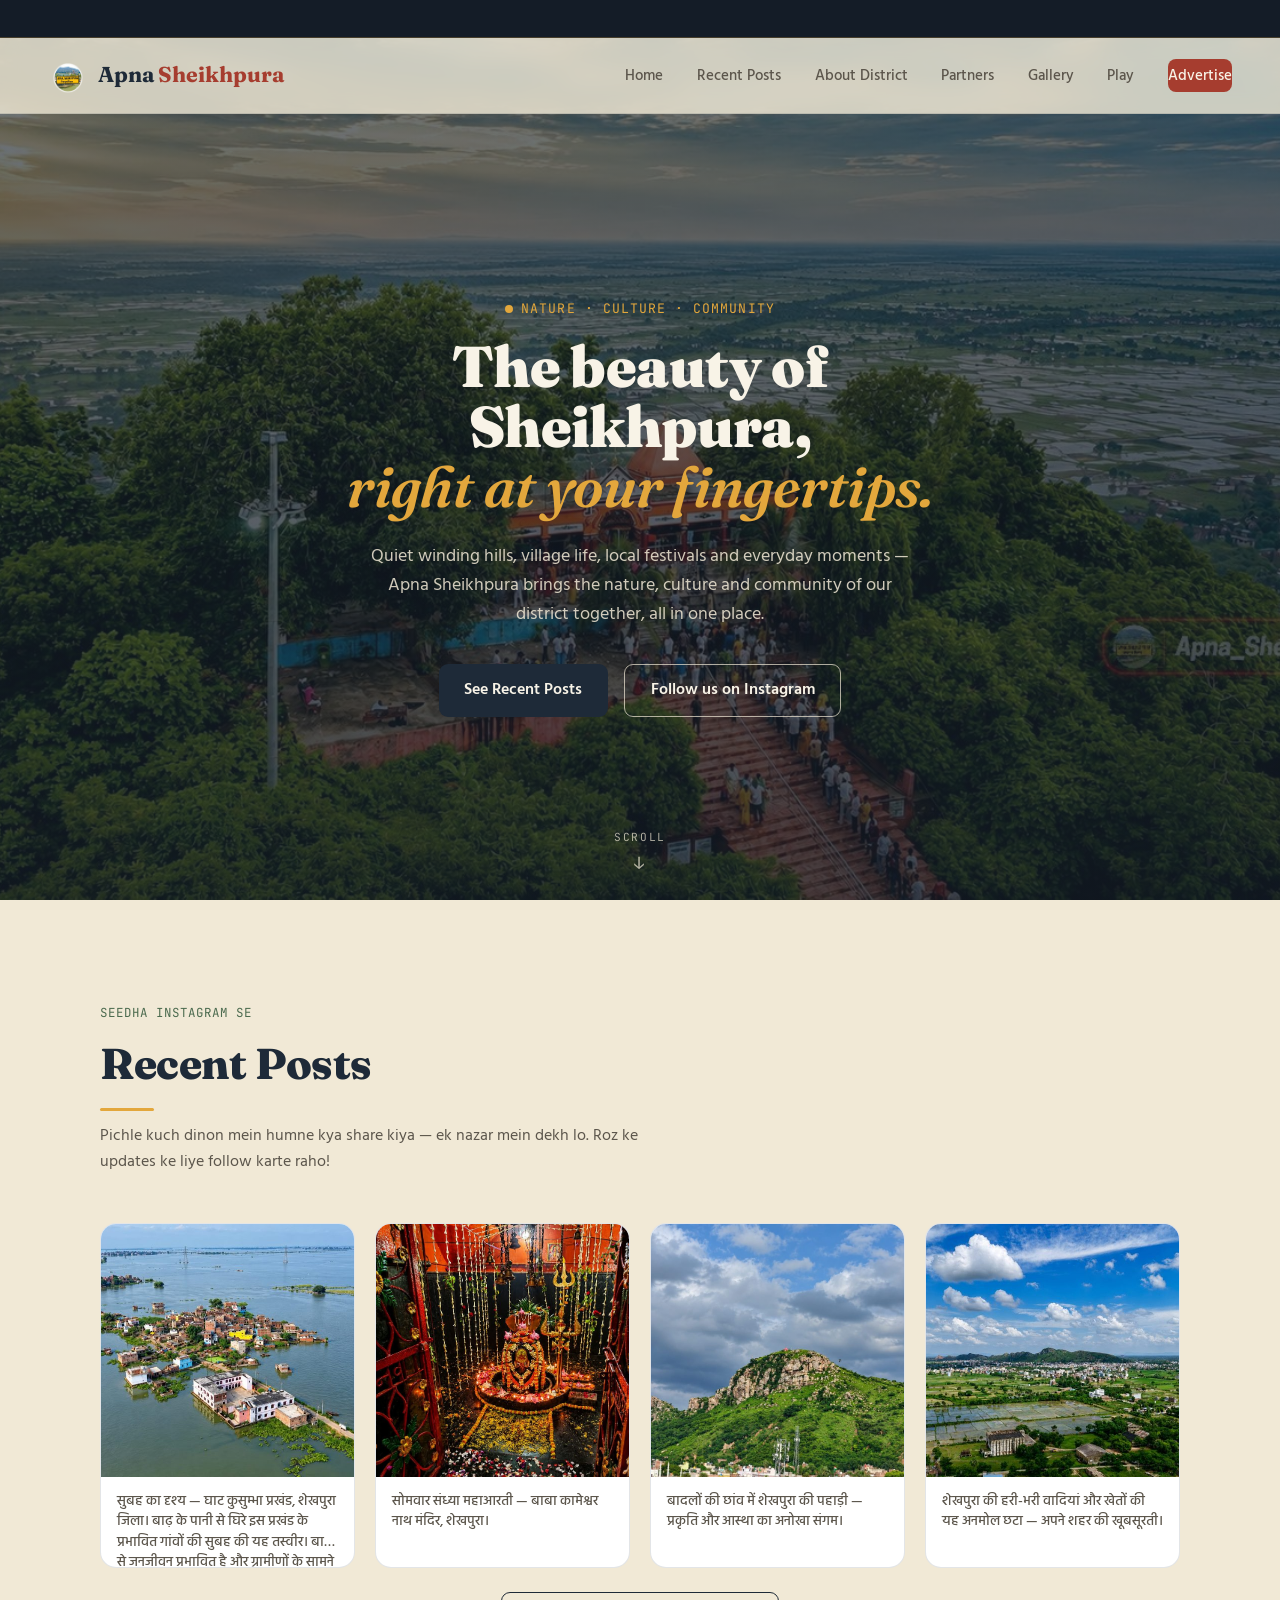
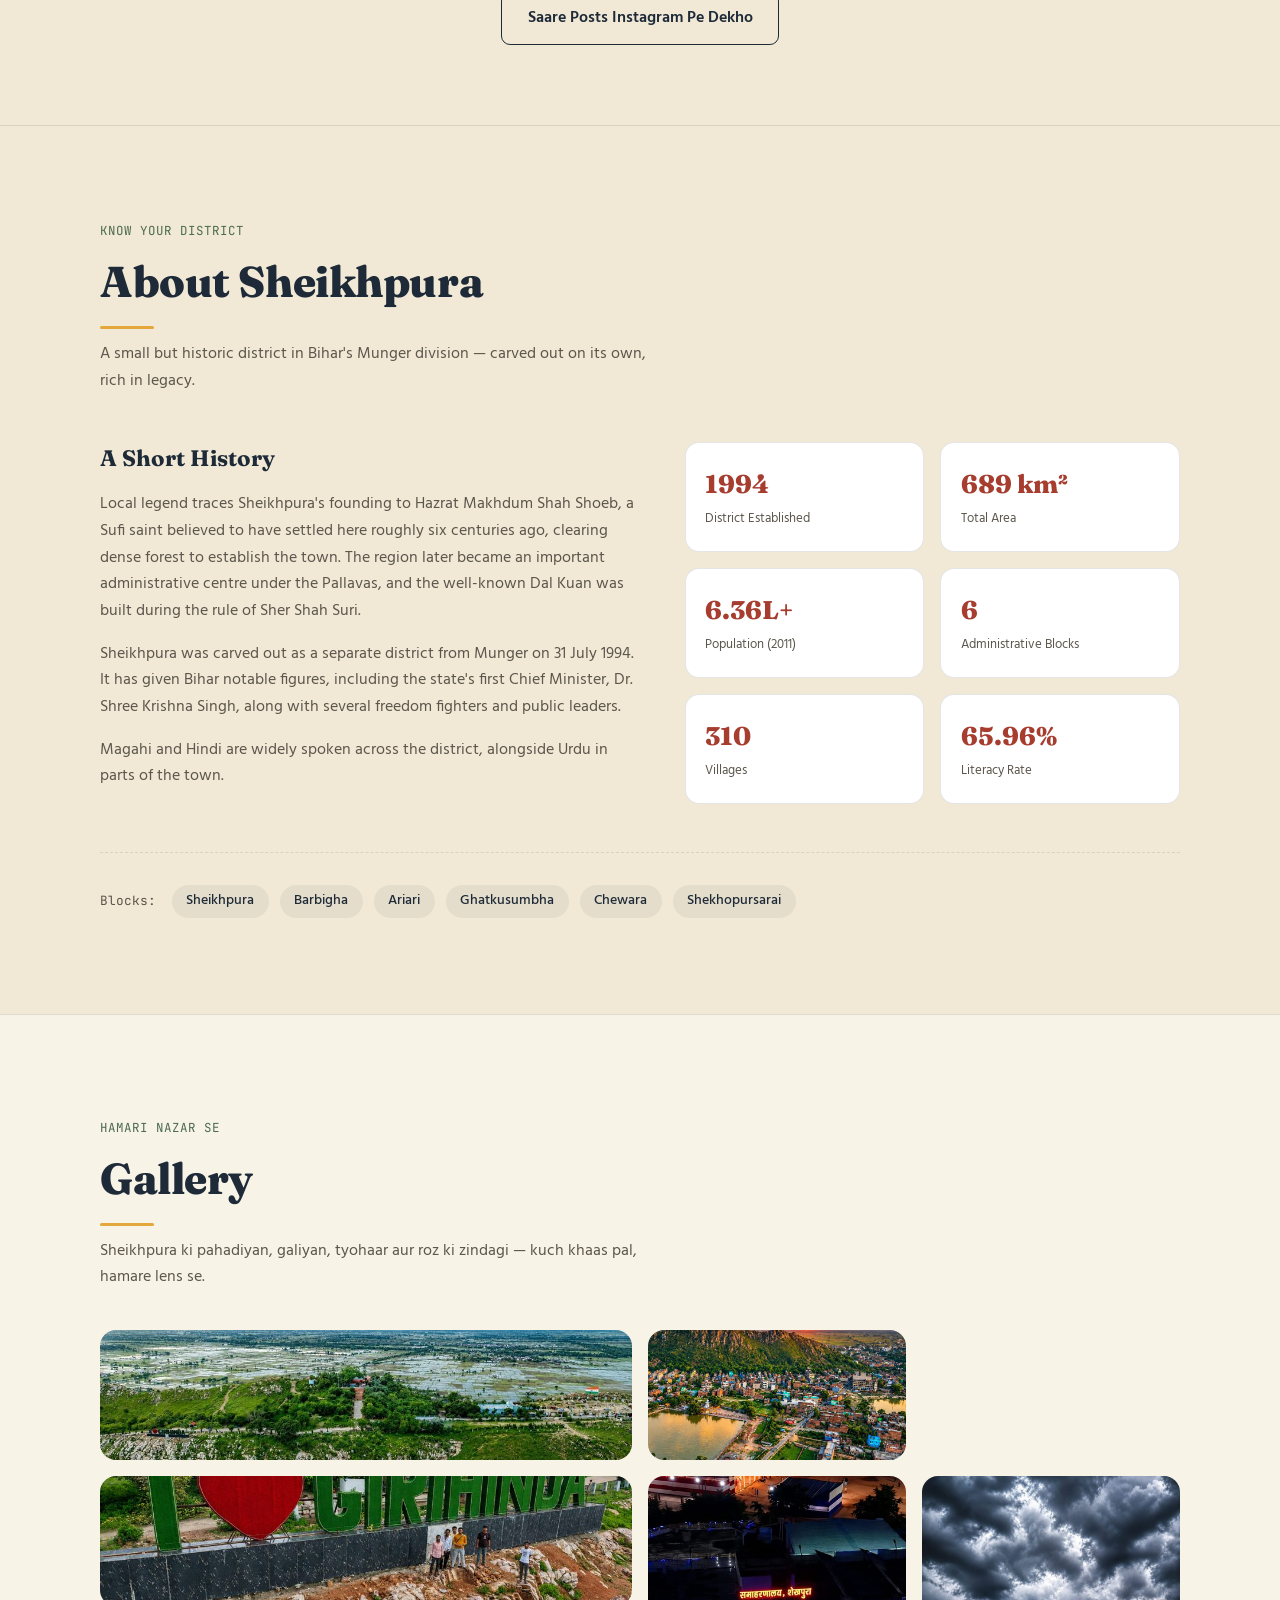
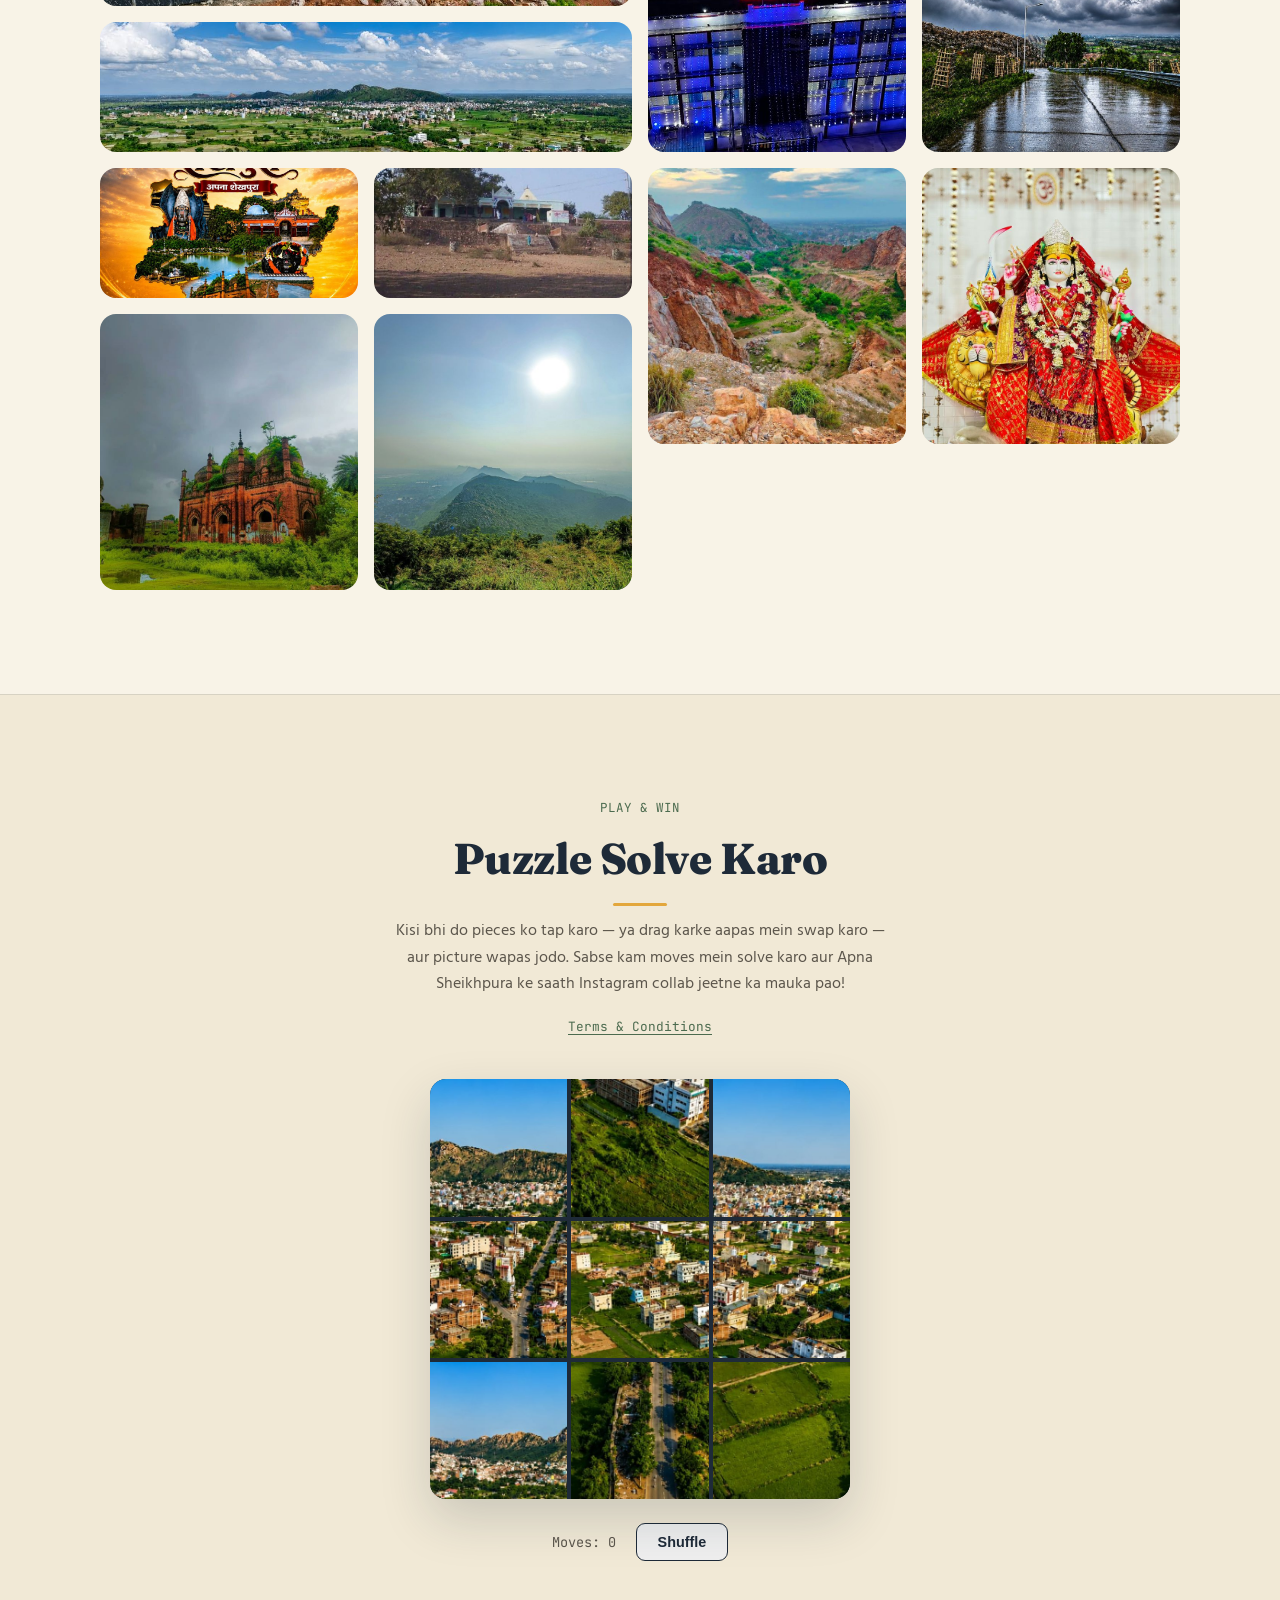
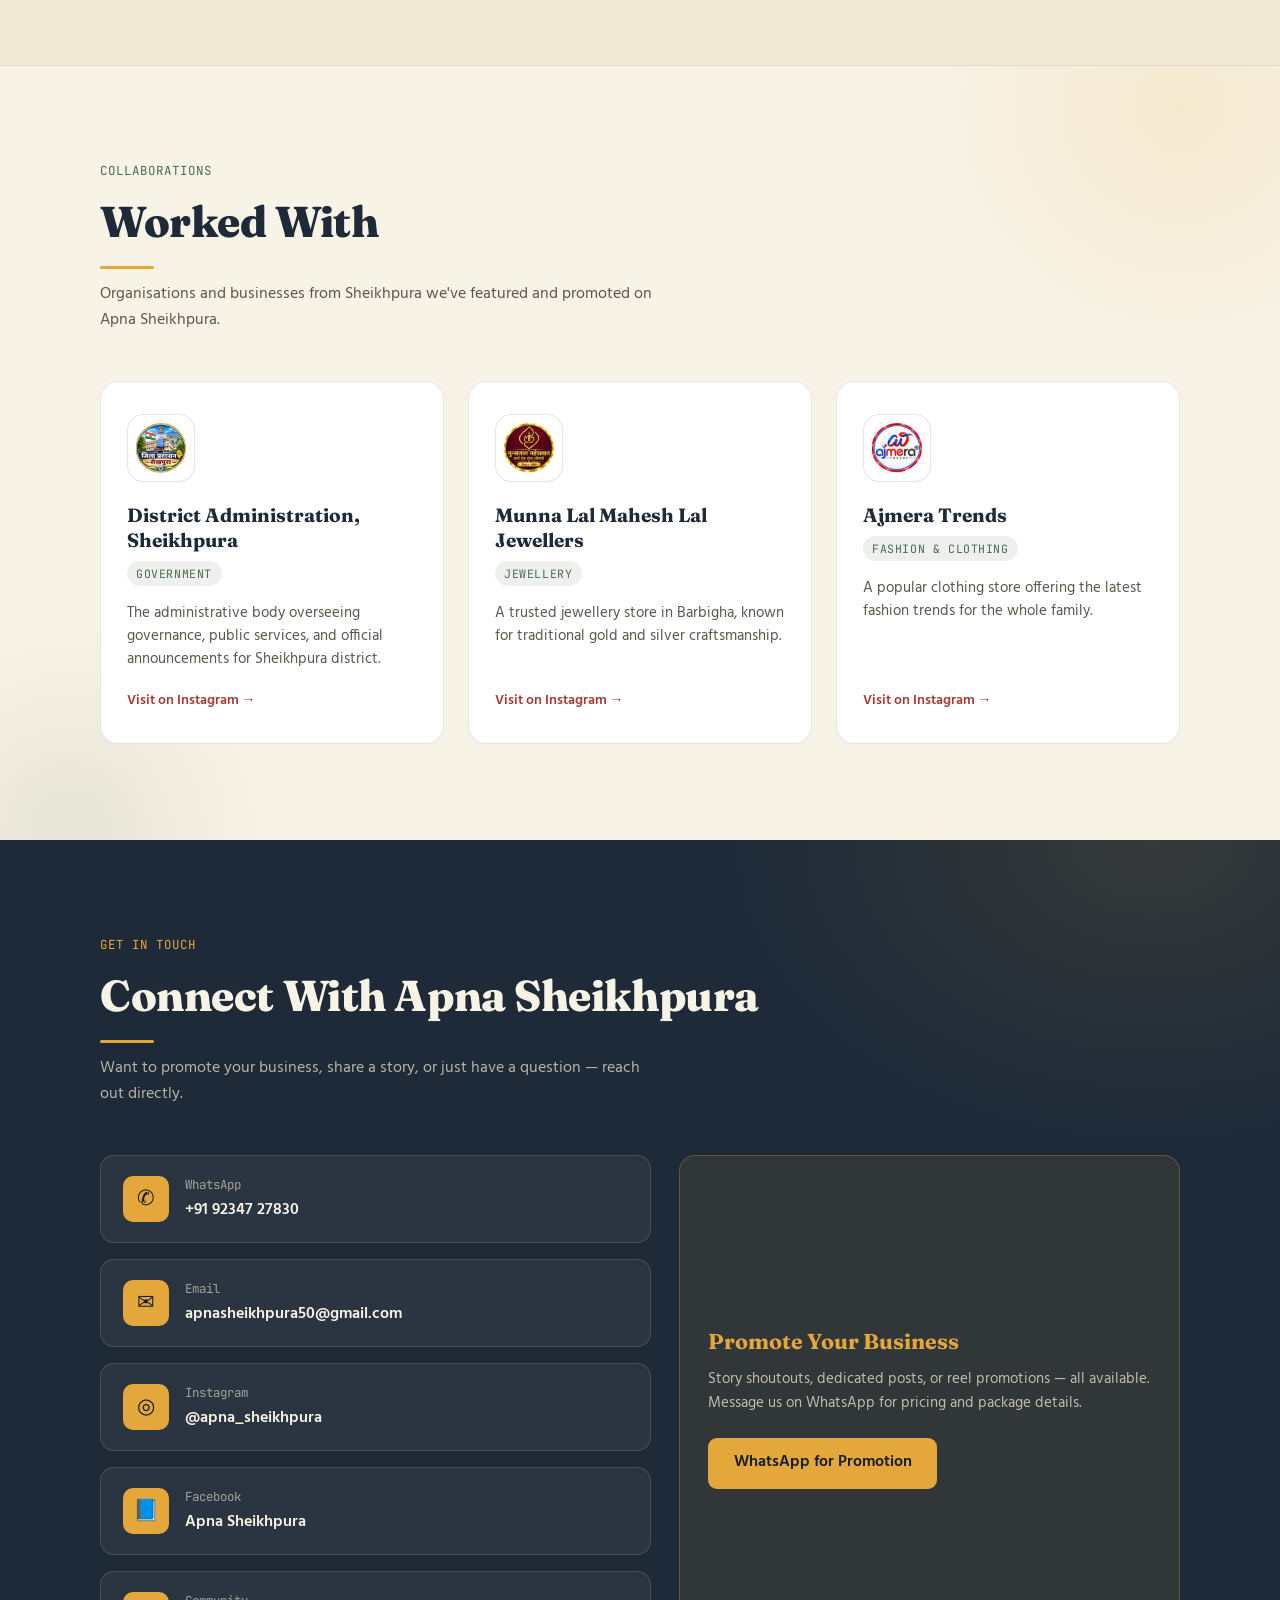
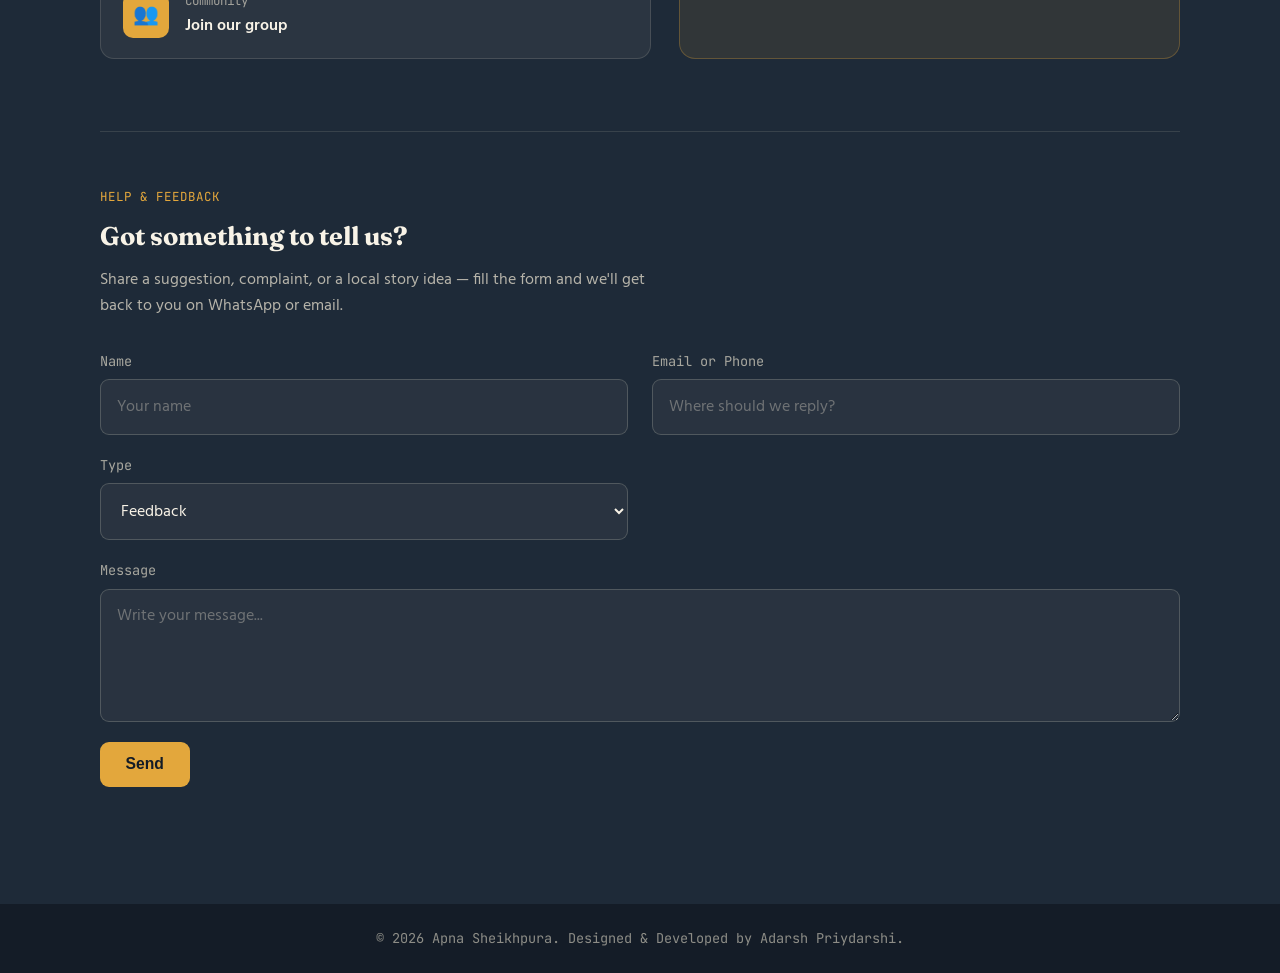
==== commit dd0e2f59: "Added google verification meta tag" ====
--- a/index.html
+++ b/index.html
@@ -12,6 +12,7 @@
 
 <link rel="stylesheet" href="css/style.css">
 <link rel="icon" type="image/png" href="assets/images/logos/favicon.png">
+<meta name="google-site-verification" content="8NhWw-nSDUpgGcnCiPTF_bCsd_U0f7peVc3PjW99Moo" />
 </head>
 <body>
 
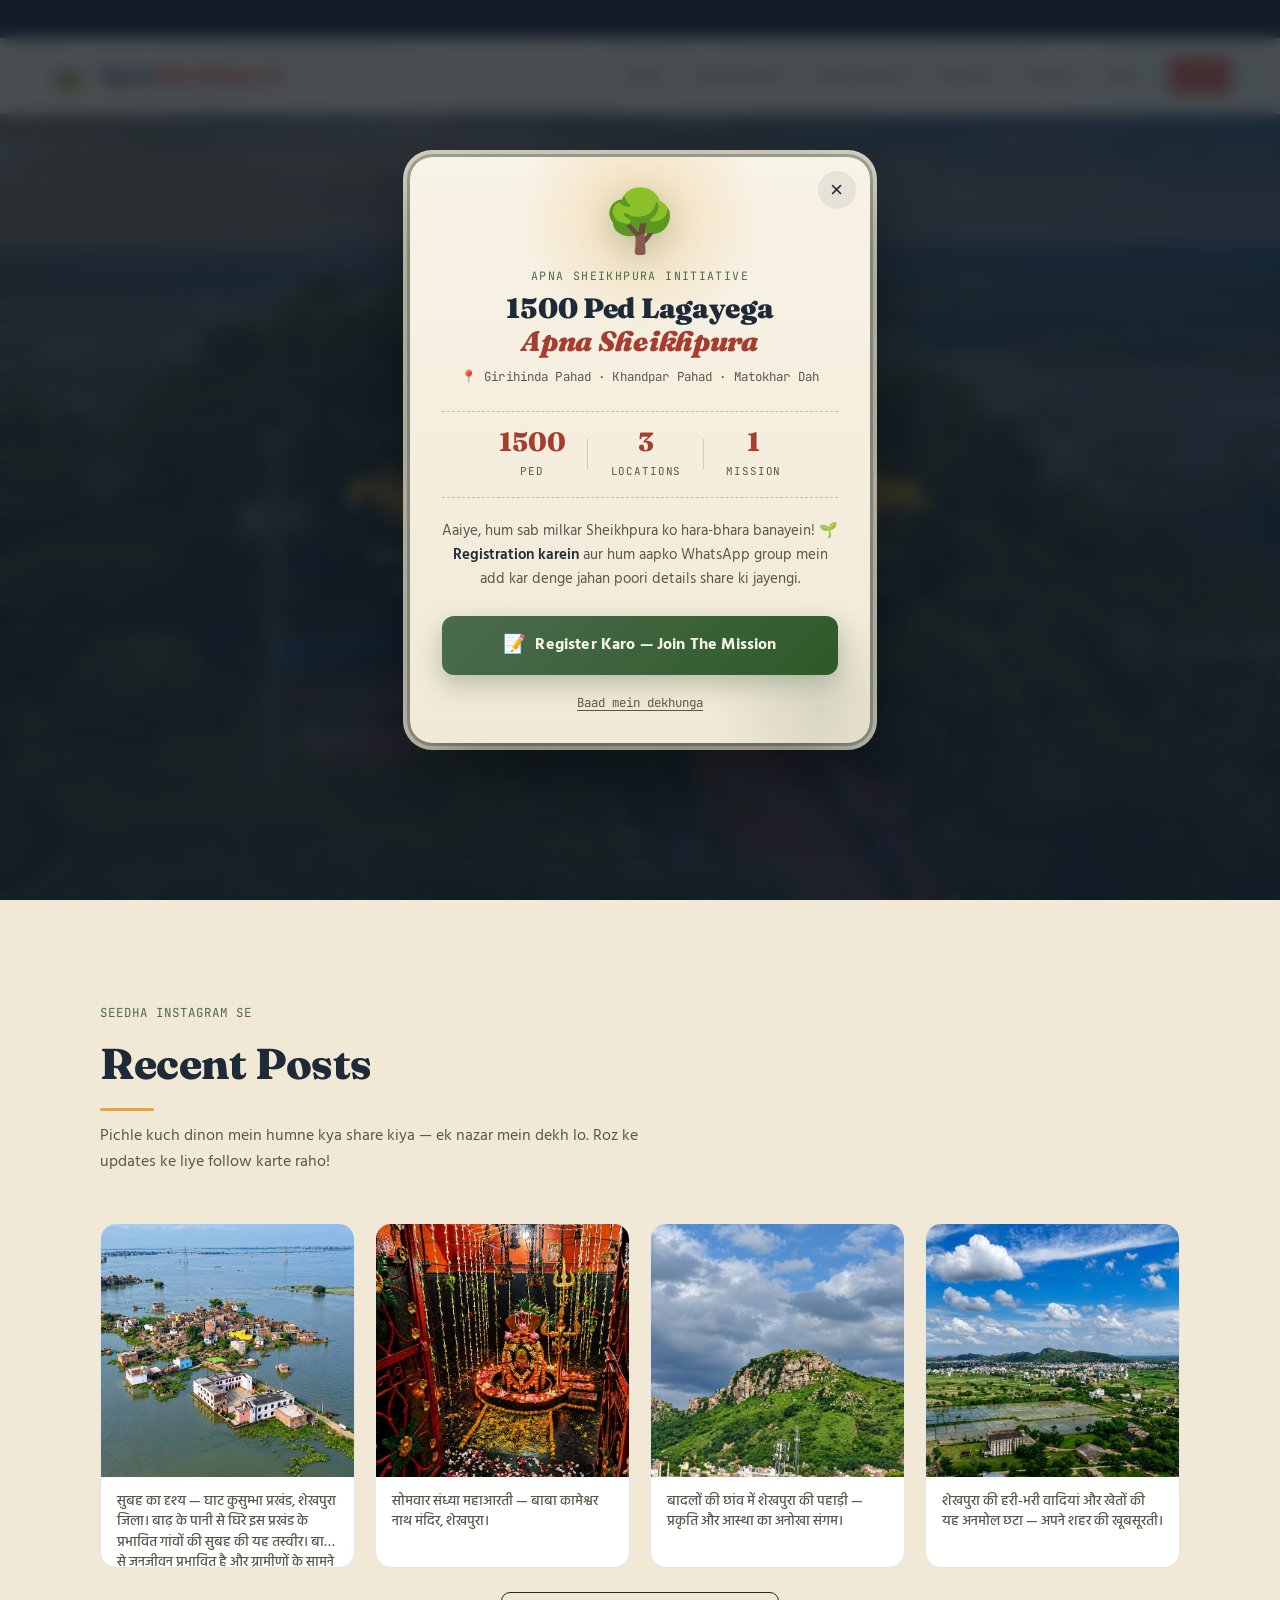
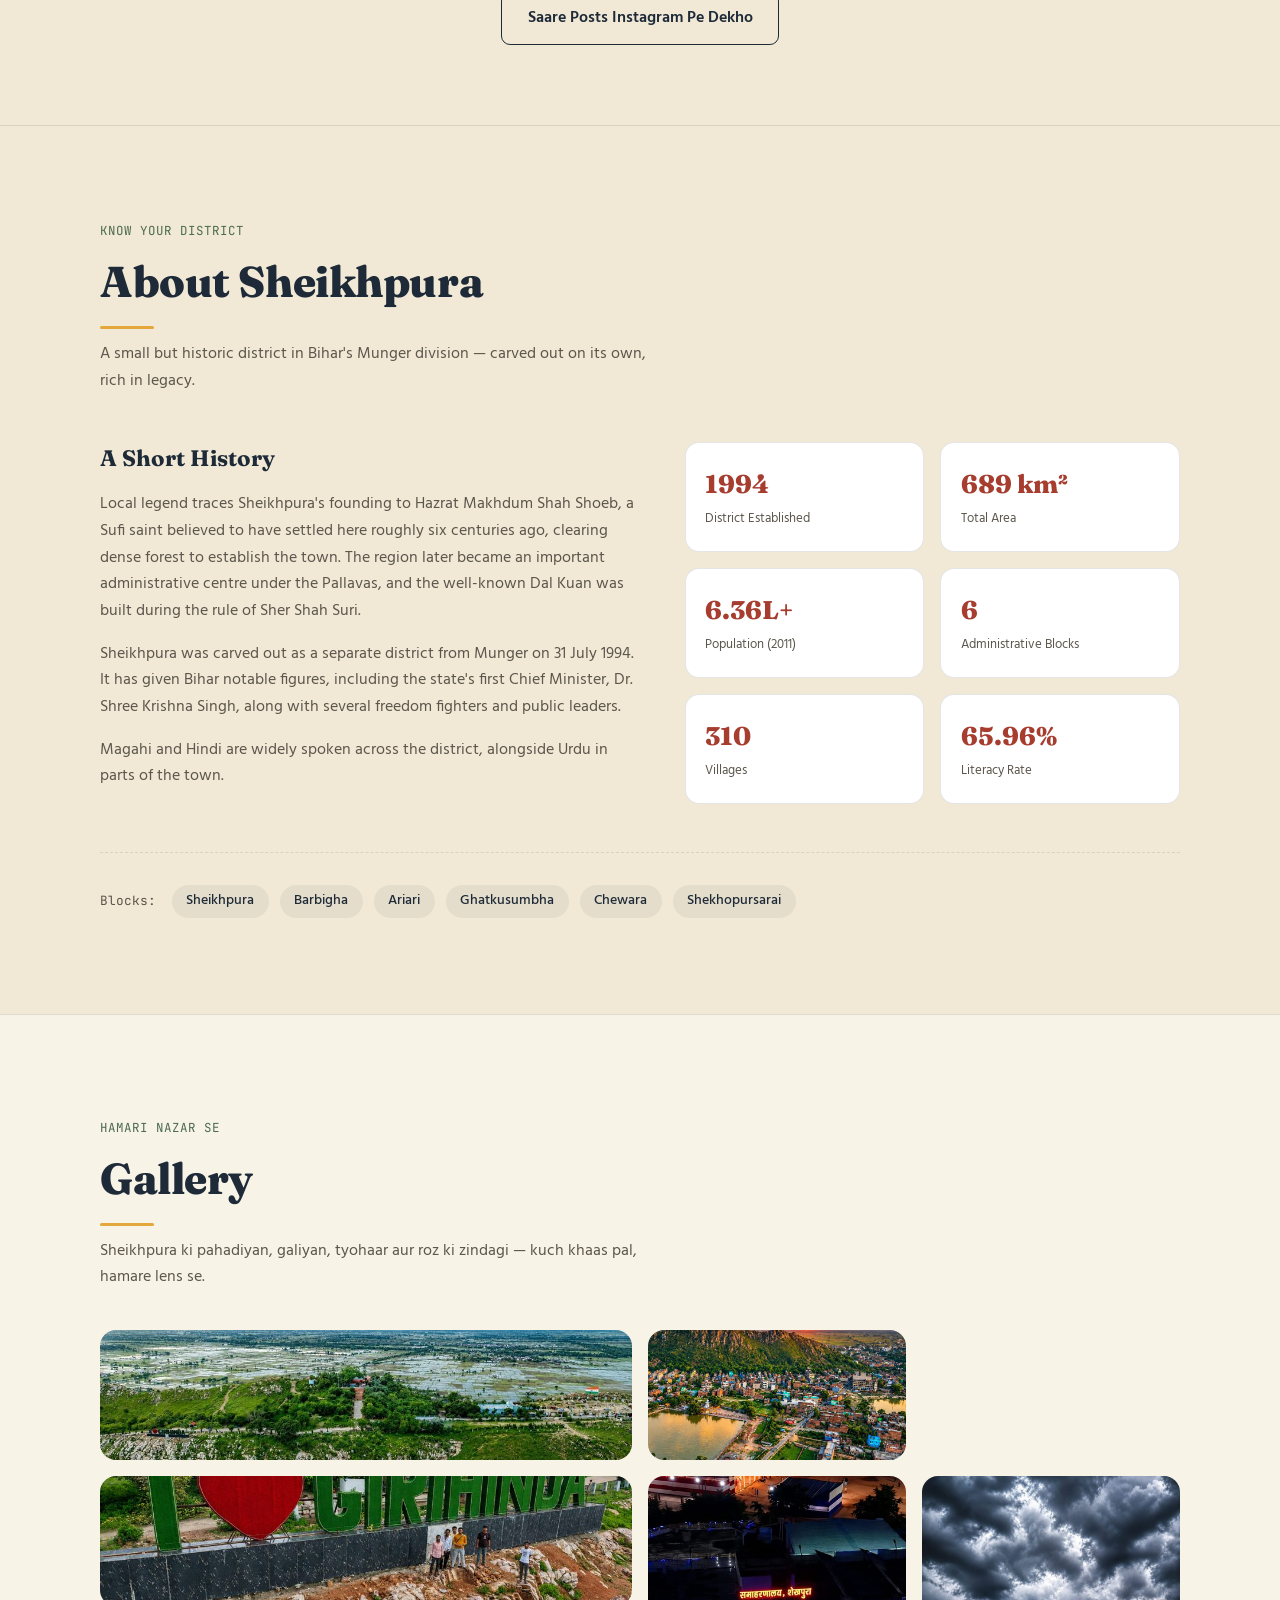
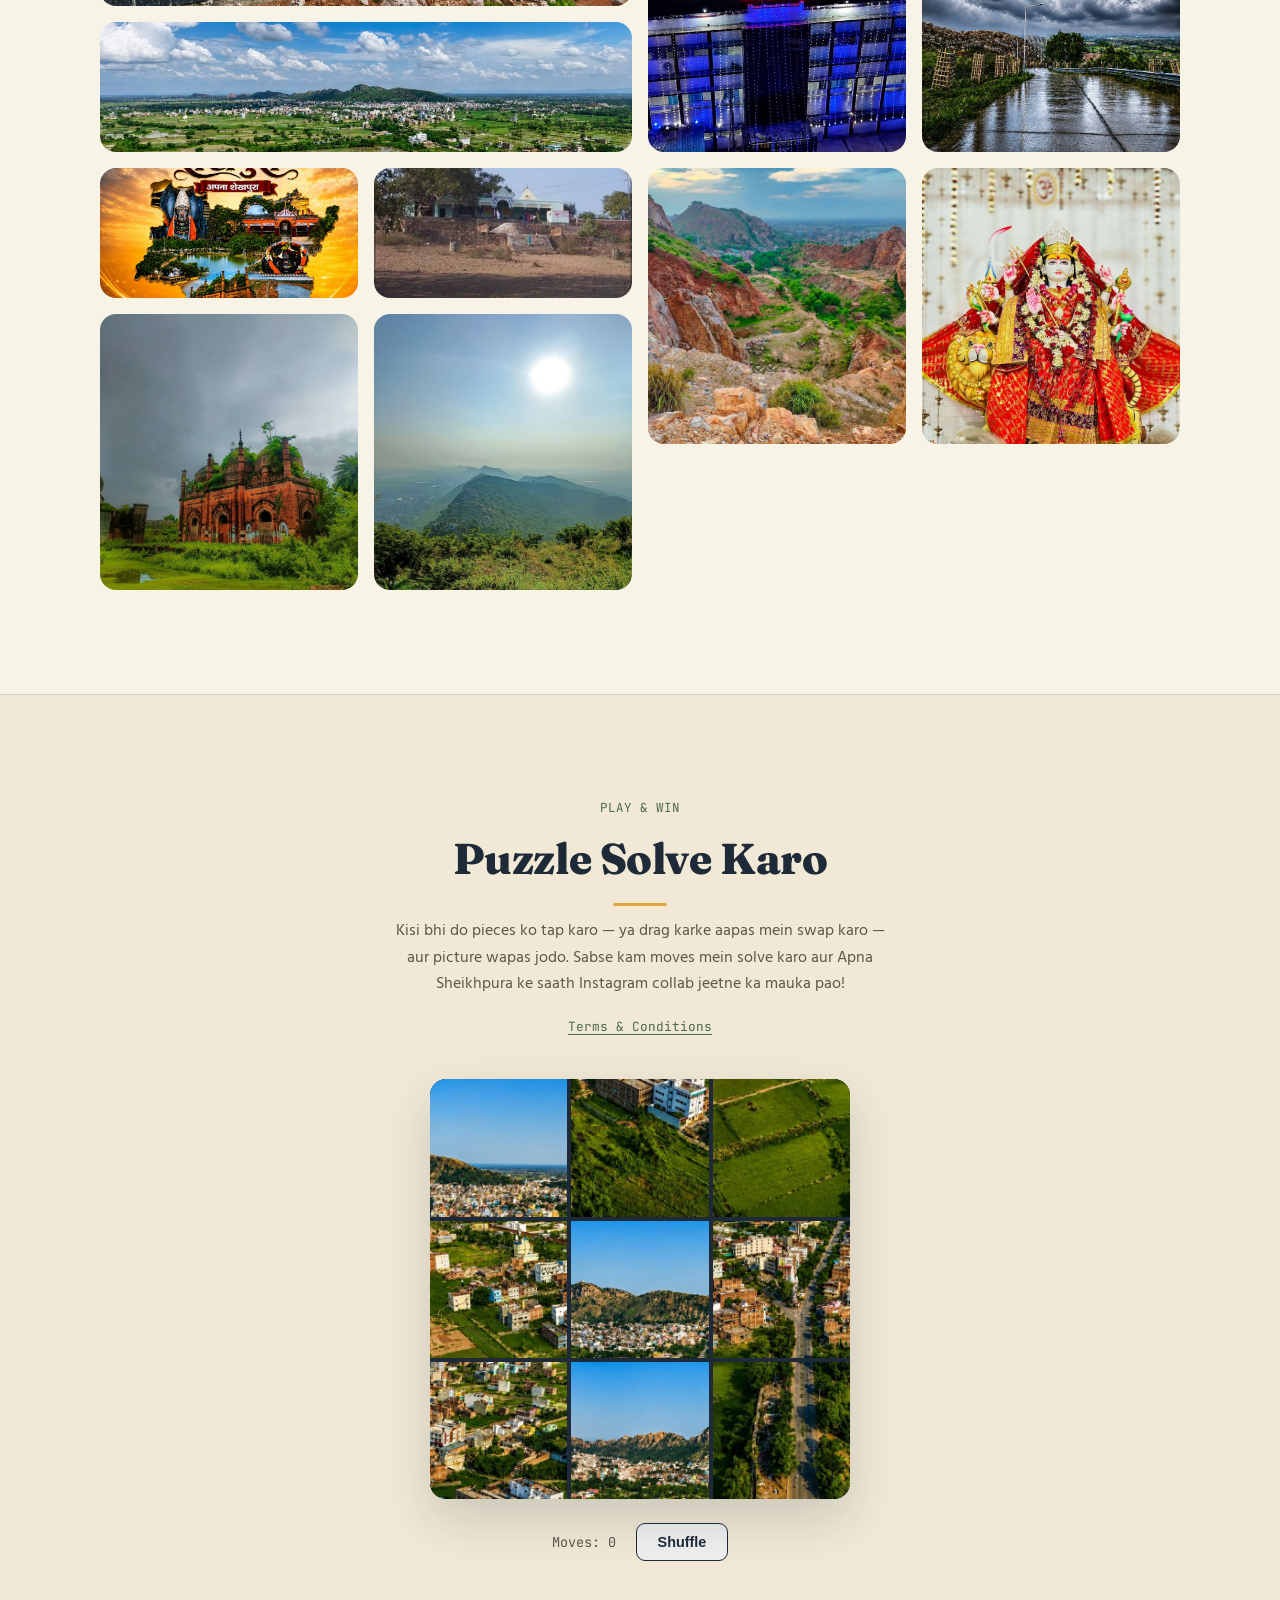
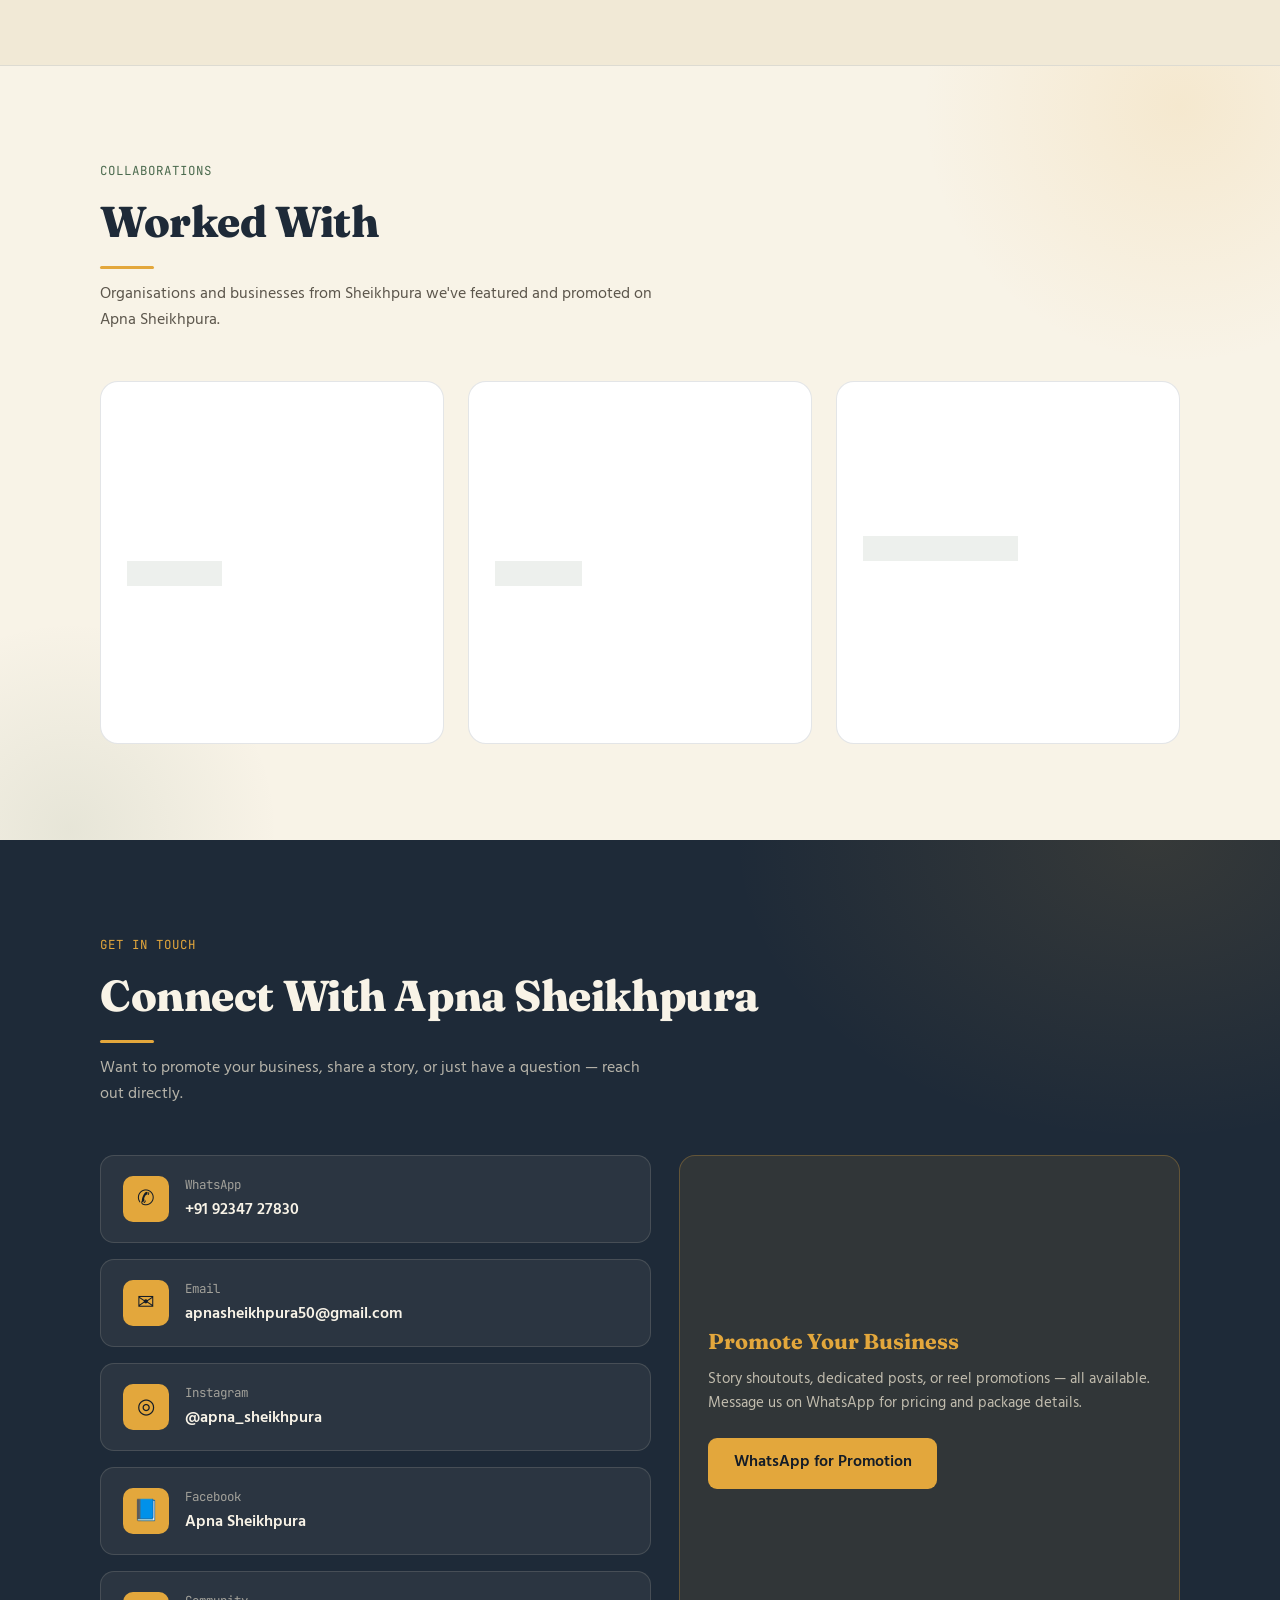
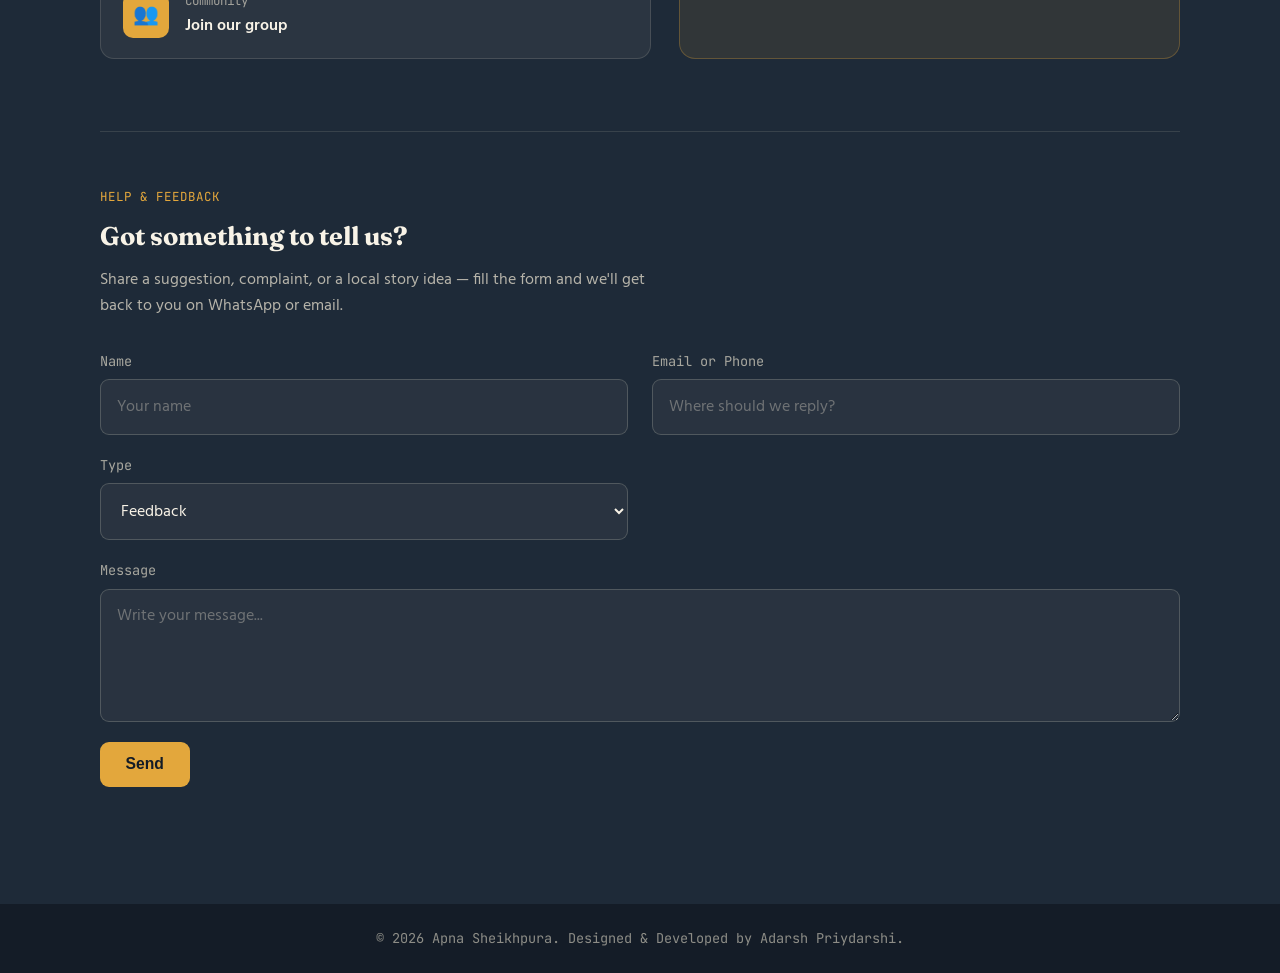
==== commit 6a648163: "Added 1500 tree plantation popup with registration link" ====
--- a/index.html
+++ b/index.html
@@ -518,5 +518,37 @@
 <button class="back-to-top" id="backToTop" aria-label="Back to top">↑</button>
 
 <script src="js/script.js"></script>
+<!-- ===== Tree Plantation Popup ===== -->
+<div class="tree-popup-overlay" id="treePopup">
+  <div class="tree-popup-box">
+    <button class="tree-popup-close" id="treePopupClose" aria-label="Close">&times;</button>
+    
+    <div class="tree-popup-icon">🌳</div>
+    
+    <p class="tree-popup-eyebrow">Apna Sheikhpura Initiative</p>
+    <h3 class="tree-popup-title">1500 Ped Lagayega<br><span>Apna Sheikhpura</span></h3>
+    <p class="tree-popup-sub">📍 Girihinda Pahad · Khandpar Pahad · Matokhar Dah</p>
+    
+    <div class="tree-popup-stats">
+      <div><strong>1500</strong><span>Ped</span></div>
+      <div><strong>3</strong><span>Locations</span></div>
+      <div><strong>1</strong><span>Mission</span></div>
+    </div>
+
+    <p class="tree-popup-msg">
+      Aaiye, hum sab milkar Sheikhpura ko hara-bhara banayein! 🌱<br>
+      <strong>Registration karein</strong> aur hum aapko WhatsApp group mein add kar denge jahan poori details share ki jayengi.
+    </p>
+
+    <a href="https://forms.gle/PxhZBLhdziEZCsU56" 
+       target="_blank" 
+       rel="noopener" 
+       class="tree-popup-btn">
+      <span>📝</span> Register Karo — Join The Mission
+    </a>
+    
+    <button class="tree-popup-skip" id="treePopupSkip">Baad mein dekhunga</button>
+  </div>
+</div>
 </body>
 </html>
--- a/css/style.css
+++ b/css/style.css
@@ -1729,4 +1729,314 @@
   .hero-title { font-size: clamp(1.9rem, 10vw, 2.4rem); }
   .hero-sub { font-size: 0.95rem; }
   .section-sub { font-size: 0.98rem; }
+}/* ==========================================================================
+   Tree Plantation Popup — 1500 Ped Drive
+   ========================================================================== */
+.tree-popup-overlay {
+  position: fixed;
+  inset: 0;
+  z-index: 999;
+  background: rgba(20, 28, 39, 0.72);
+  backdrop-filter: blur(8px) saturate(120%);
+  -webkit-backdrop-filter: blur(8px) saturate(120%);
+  display: flex;
+  align-items: center;
+  justify-content: center;
+  padding: 1.5rem;
+  opacity: 0;
+  pointer-events: none;
+  transition: opacity 0.4s ease;
+}
+
+.tree-popup-overlay.tree-popup-visible {
+  opacity: 1;
+  pointer-events: auto;
+}
+
+.tree-popup-box {
+  position: relative;
+  background: linear-gradient(180deg, #F8F3E7 0%, #F1E9D6 100%);
+  border-radius: 22px;
+  padding: 2.5rem 2rem 1.75rem;
+  max-width: 460px;
+  width: 100%;
+  text-align: center;
+  transform: scale(0.9) translateY(24px);
+  transition: transform 0.5s cubic-bezier(0.34, 1.56, 0.64, 1);
+  box-shadow: 
+    0 30px 80px rgba(0, 0, 0, 0.45),
+    0 0 0 3px rgba(76, 107, 79, 0.4),
+    0 0 0 7px rgba(241, 233, 214, 0.9);
+  overflow: hidden;
+  max-height: 92vh;
+  overflow-y: auto;
+}
+
+/* Soft marigold glow at the top — feels warm and inviting */
+.tree-popup-box::before {
+  content: '';
+  position: absolute;
+  top: -60px;
+  left: 50%;
+  transform: translateX(-50%);
+  width: 240px;
+  height: 240px;
+  border-radius: 50%;
+  background: radial-gradient(circle, rgba(227, 167, 60, 0.28), transparent 70%);
+  z-index: 0;
+  pointer-events: none;
+}
+
+.tree-popup-box::after {
+  content: '';
+  position: absolute;
+  bottom: -80px;
+  right: -60px;
+  width: 220px;
+  height: 220px;
+  border-radius: 50%;
+  background: radial-gradient(circle, rgba(76, 107, 79, 0.15), transparent 70%);
+  z-index: 0;
+  pointer-events: none;
+}
+
+.tree-popup-visible .tree-popup-box {
+  transform: scale(1) translateY(0);
+}
+
+.tree-popup-close {
+  position: absolute;
+  top: 0.9rem;
+  right: 0.9rem;
+  width: 38px;
+  height: 38px;
+  border-radius: 50%;
+  border: none;
+  background: rgba(30, 42, 56, 0.08);
+  color: var(--indigo);
+  font-size: 1.4rem;
+  line-height: 1;
+  cursor: pointer;
+  display: grid;
+  place-items: center;
+  transition: background 0.2s ease, transform 0.2s ease;
+  z-index: 3;
+}
+
+.tree-popup-close:hover {
+  background: rgba(30, 42, 56, 0.18);
+  transform: rotate(90deg);
+}
+
+.tree-popup-icon {
+  font-size: 3.8rem;
+  line-height: 1;
+  margin-bottom: 0.6rem;
+  display: inline-block;
+  position: relative;
+  z-index: 1;
+  animation: tree-sway 2.8s ease-in-out infinite;
+  filter: drop-shadow(0 8px 16px rgba(76, 107, 79, 0.3));
+}
+
+@keyframes tree-sway {
+  0%, 100% { transform: rotate(-6deg) scale(1); }
+  50%      { transform: rotate(6deg) scale(1.08); }
+}
+
+.tree-popup-eyebrow {
+  font-family: var(--font-mono);
+  font-size: 0.72rem;
+  letter-spacing: 0.12em;
+  text-transform: uppercase;
+  color: var(--leaf);
+  margin-bottom: 0.5rem;
+  position: relative;
+  z-index: 1;
+}
+
+.tree-popup-title {
+  font-family: var(--font-display);
+  font-size: 1.75rem;
+  font-weight: 900;
+  color: var(--indigo);
+  line-height: 1.15;
+  letter-spacing: -0.01em;
+  margin-bottom: 0.7rem;
+  position: relative;
+  z-index: 1;
+}
+
+.tree-popup-title span {
+  color: var(--brick);
+  font-style: italic;
+}
+
+.tree-popup-sub {
+  font-family: var(--font-mono);
+  font-size: 0.78rem;
+  color: var(--ink-soft);
+  margin-bottom: 1.5rem;
+  letter-spacing: 0.01em;
+  position: relative;
+  z-index: 1;
+}
+
+.tree-popup-stats {
+  display: flex;
+  justify-content: center;
+  gap: 0;
+  padding: 1.1rem 0;
+  border-top: 1px dashed rgba(76, 107, 79, 0.35);
+  border-bottom: 1px dashed rgba(76, 107, 79, 0.35);
+  margin-bottom: 1.4rem;
+  position: relative;
+  z-index: 1;
+}
+
+.tree-popup-stats > div {
+  display: flex;
+  flex-direction: column;
+  gap: 0.1rem;
+  padding: 0 1.4rem;
+  position: relative;
+}
+
+.tree-popup-stats > div:not(:last-child)::after {
+  content: '';
+  position: absolute;
+  right: 0;
+  top: 20%;
+  height: 60%;
+  width: 1px;
+  background: rgba(76, 107, 79, 0.25);
+}
+
+.tree-popup-stats strong {
+  font-family: var(--font-display);
+  font-size: 1.65rem;
+  font-weight: 800;
+  color: var(--brick);
+  line-height: 1;
+}
+
+.tree-popup-stats span {
+  font-family: var(--font-mono);
+  font-size: 0.68rem;
+  color: var(--ink-soft);
+  text-transform: uppercase;
+  letter-spacing: 0.08em;
+  margin-top: 0.35rem;
+}
+
+.tree-popup-msg {
+  font-size: 0.93rem;
+  color: var(--ink-soft);
+  line-height: 1.6;
+  margin-bottom: 1.5rem;
+  position: relative;
+  z-index: 1;
+}
+
+.tree-popup-msg strong {
+  color: var(--indigo);
+  font-weight: 600;
+}
+
+.tree-popup-btn {
+  display: flex;
+  align-items: center;
+  justify-content: center;
+  gap: 0.55rem;
+  width: 100%;
+  padding: 1rem 1.5rem;
+  background: linear-gradient(135deg, #4C6B4F 0%, #2D5A27 100%);
+  color: #F8F3E7;
+  font-family: var(--font-body);
+  font-weight: 700;
+  font-size: 1rem;
+  letter-spacing: 0.01em;
+  border-radius: 12px;
+  margin-bottom: 0.85rem;
+  position: relative;
+  z-index: 1;
+  overflow: hidden;
+  transition: transform 0.25s ease, box-shadow 0.25s ease;
+  box-shadow: 0 10px 24px rgba(76, 107, 79, 0.35);
+}
+
+.tree-popup-btn::after {
+  content: '';
+  position: absolute;
+  top: 0;
+  left: 0;
+  width: 45%;
+  height: 100%;
+  background: linear-gradient(105deg, transparent, rgba(255, 255, 255, 0.3), transparent);
+  transform: translateX(-180%) skewX(-20deg);
+  transition: transform 0.7s ease;
+  pointer-events: none;
+}
+
+.tree-popup-btn:hover {
+  transform: translateY(-2px);
+  box-shadow: 0 16px 34px rgba(76, 107, 79, 0.5);
+}
+
+.tree-popup-btn:hover::after {
+  transform: translateX(360%) skewX(-20deg);
+}
+
+.tree-popup-btn:active {
+  transform: translateY(0) scale(0.97);
+}
+
+.tree-popup-btn span {
+  font-size: 1.15rem;
+}
+
+.tree-popup-skip {
+  background: none;
+  border: none;
+  font-family: var(--font-mono);
+  font-size: 0.78rem;
+  color: var(--ink-soft);
+  cursor: pointer;
+  text-decoration: underline;
+  text-underline-offset: 3px;
+  padding: 0.3rem 0.5rem;
+  transition: color 0.2s ease;
+  position: relative;
+  z-index: 1;
+}
+
+.tree-popup-skip:hover {
+  color: var(--brick);
+}
+
+/* Mobile tweaks */
+@media (max-width: 480px) {
+  .tree-popup-box {
+    padding: 2rem 1.4rem 1.5rem;
+    border-radius: 18px;
+  }
+  .tree-popup-title {
+    font-size: 1.45rem;
+  }
+  .tree-popup-icon {
+    font-size: 3rem;
+  }
+  .tree-popup-stats > div {
+    padding: 0 0.9rem;
+  }
+  .tree-popup-stats strong {
+    font-size: 1.4rem;
+  }
+  .tree-popup-msg {
+    font-size: 0.87rem;
+  }
+  .tree-popup-btn {
+    font-size: 0.95rem;
+    padding: 0.9rem 1.2rem;
+  }
 }
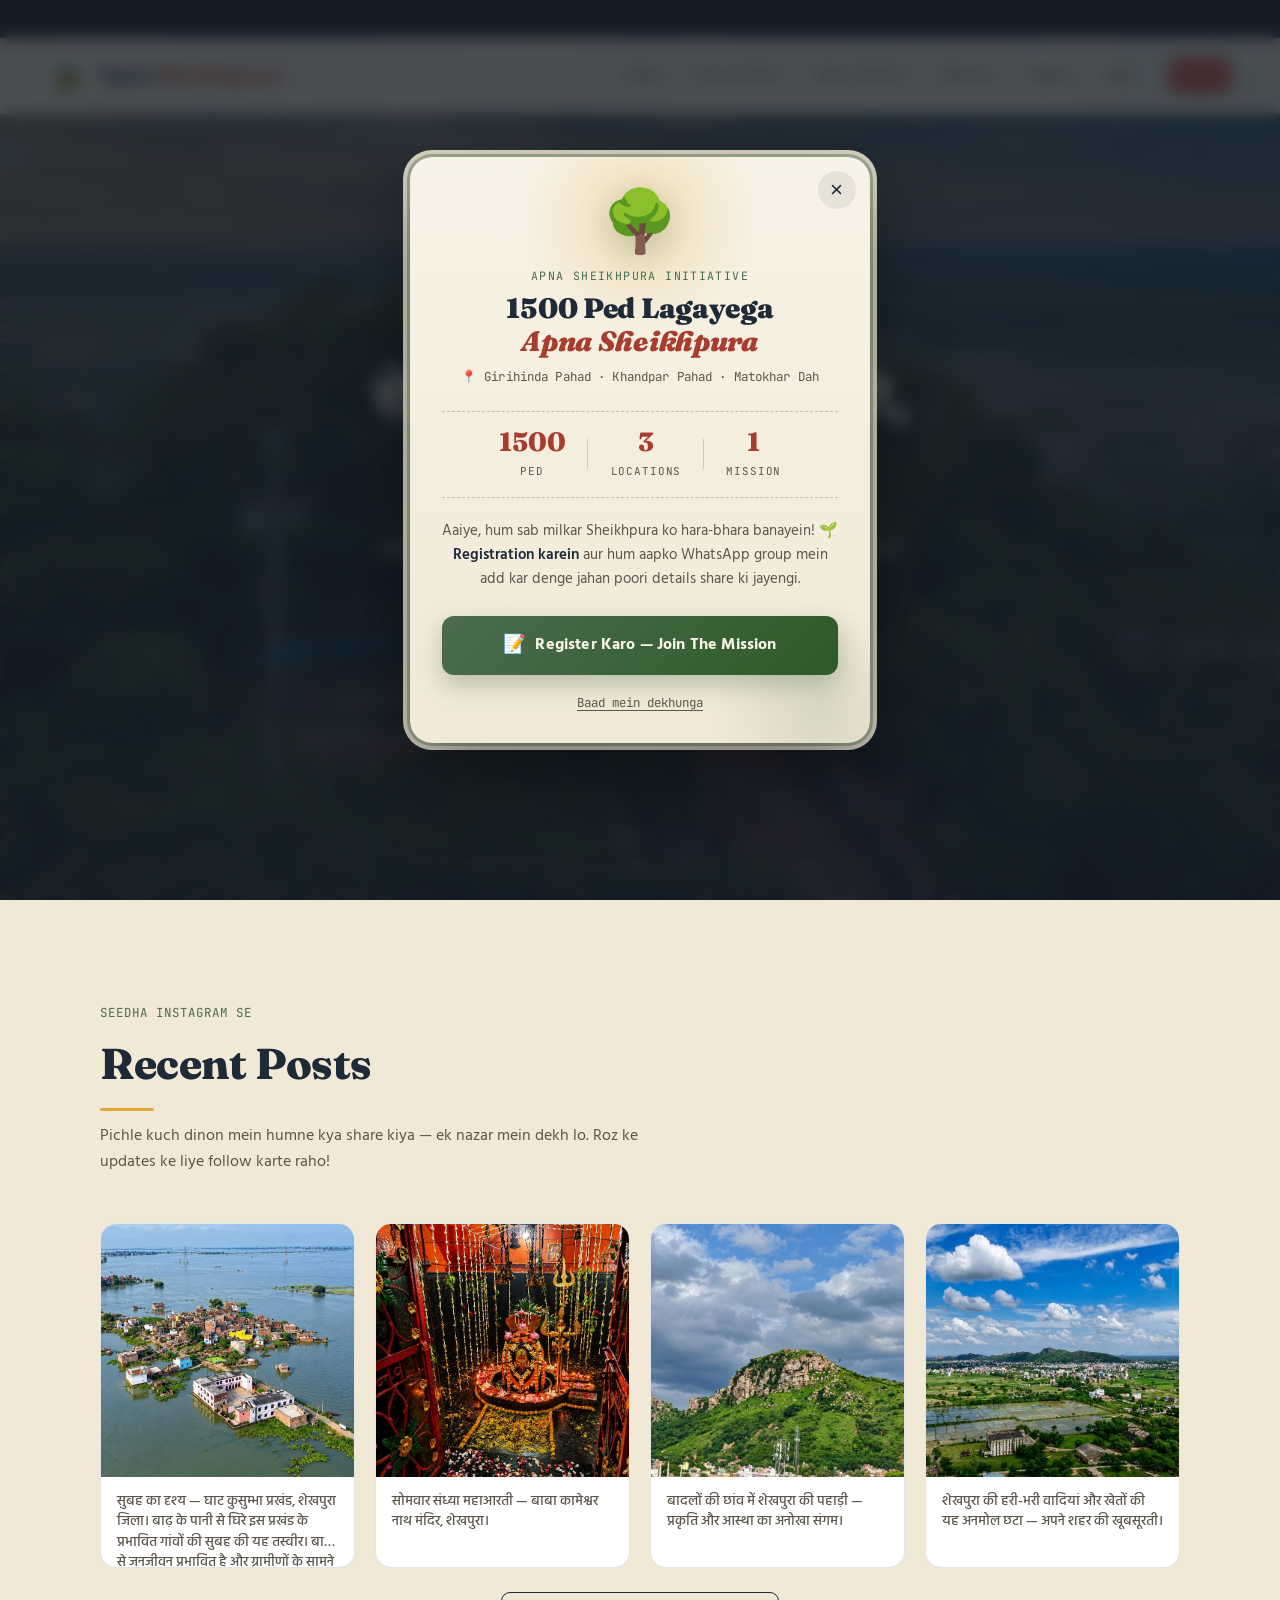
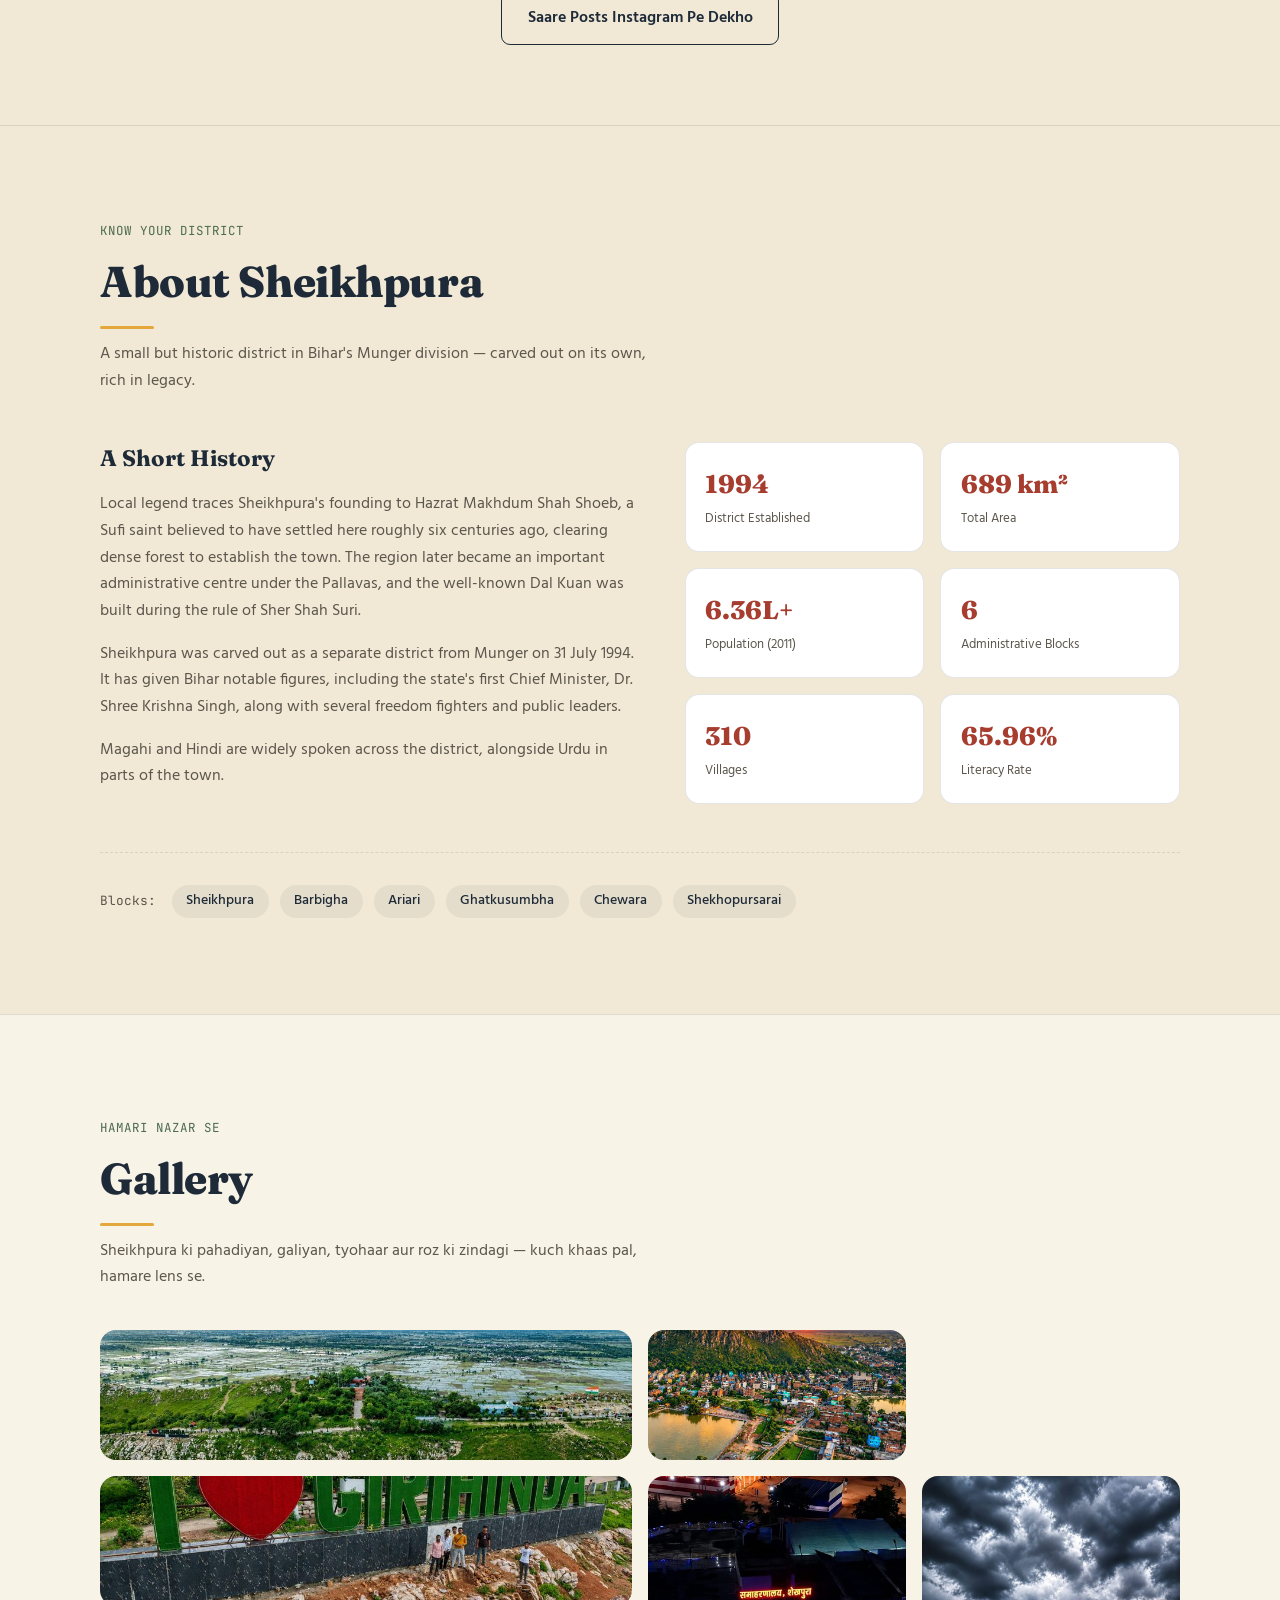
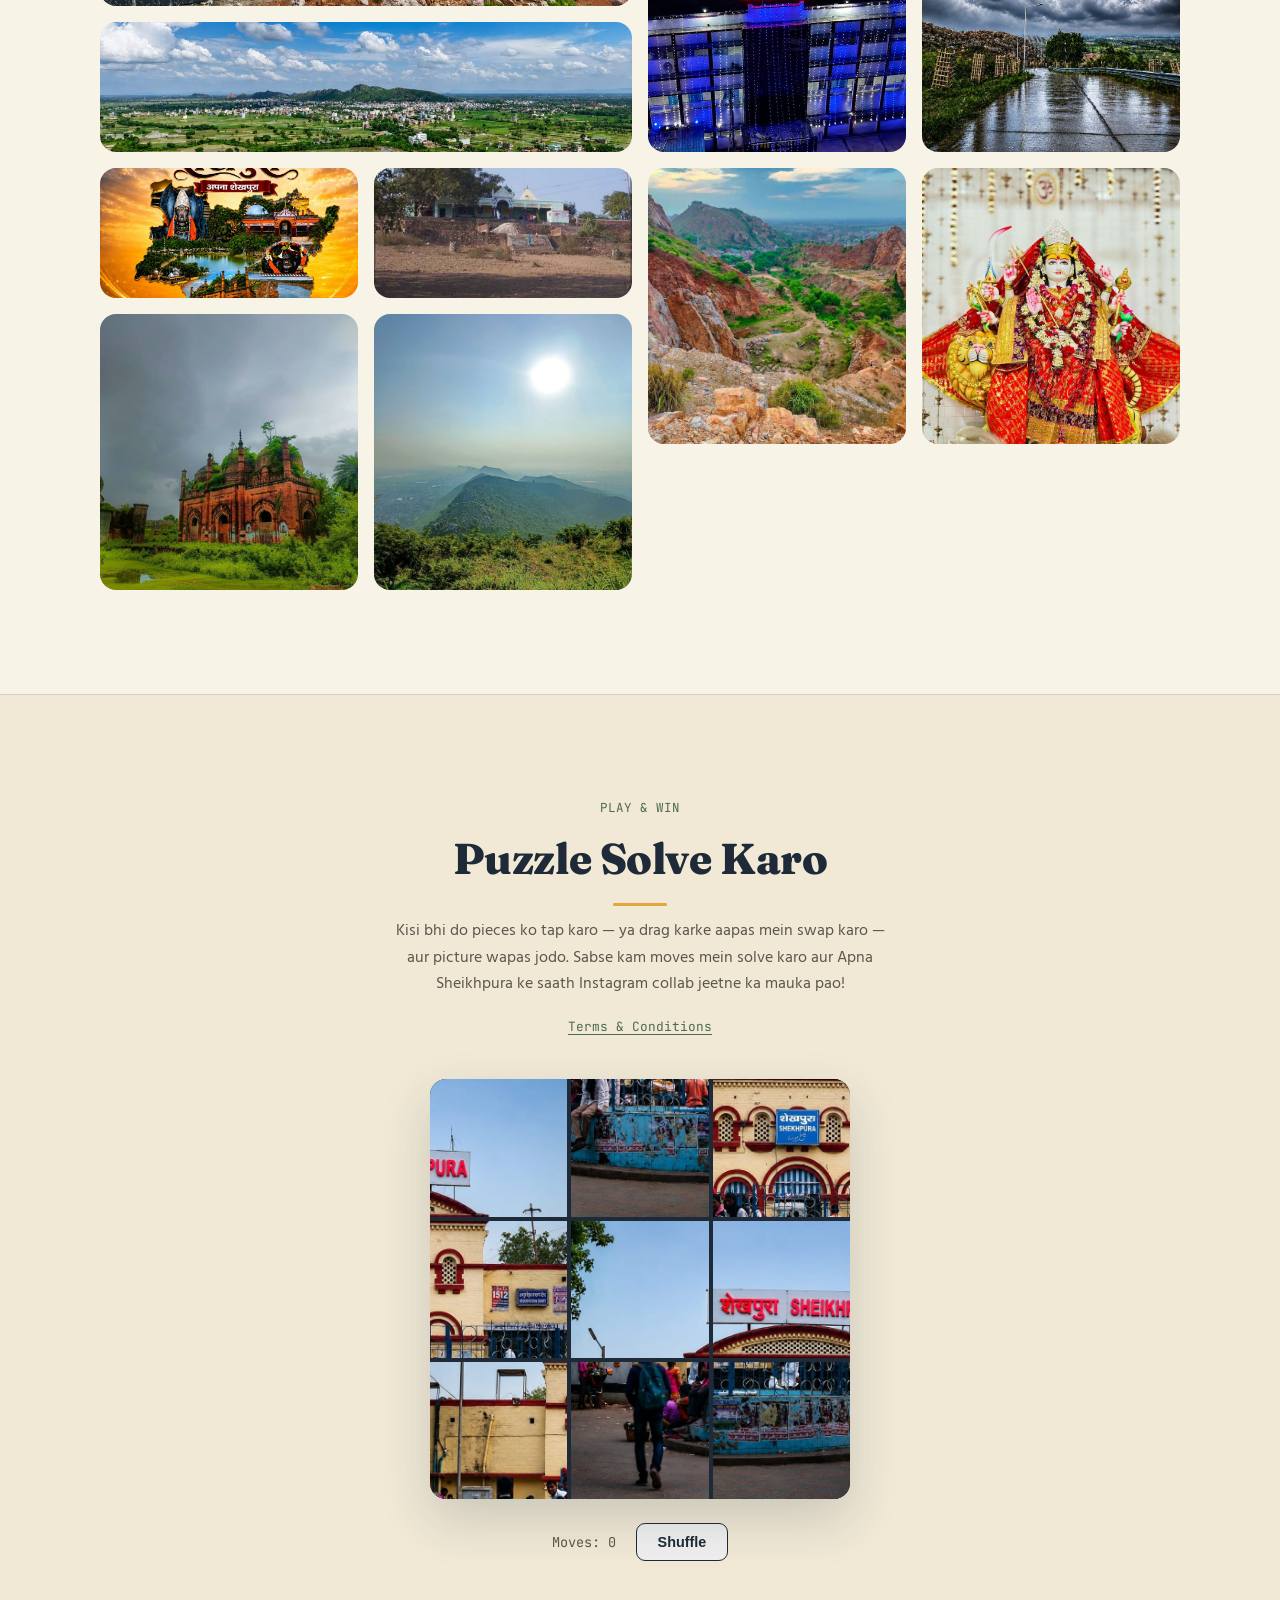
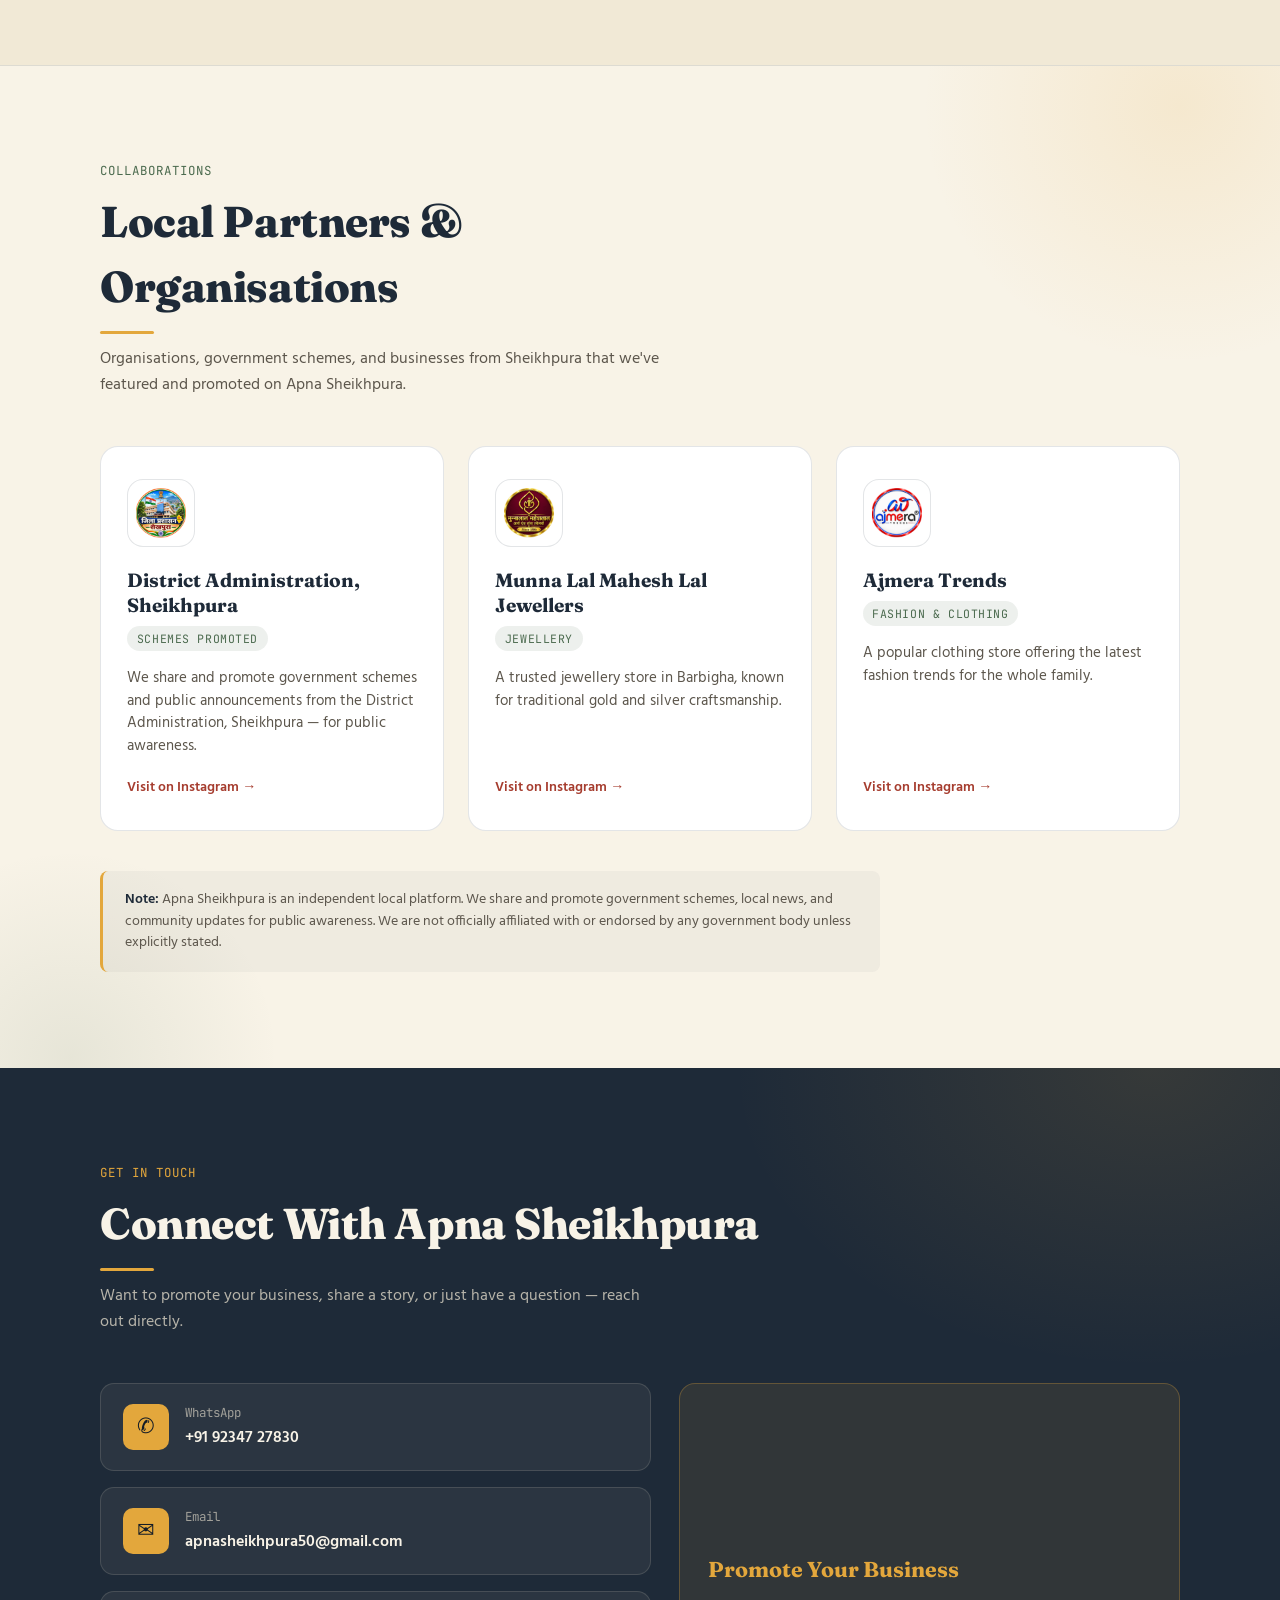
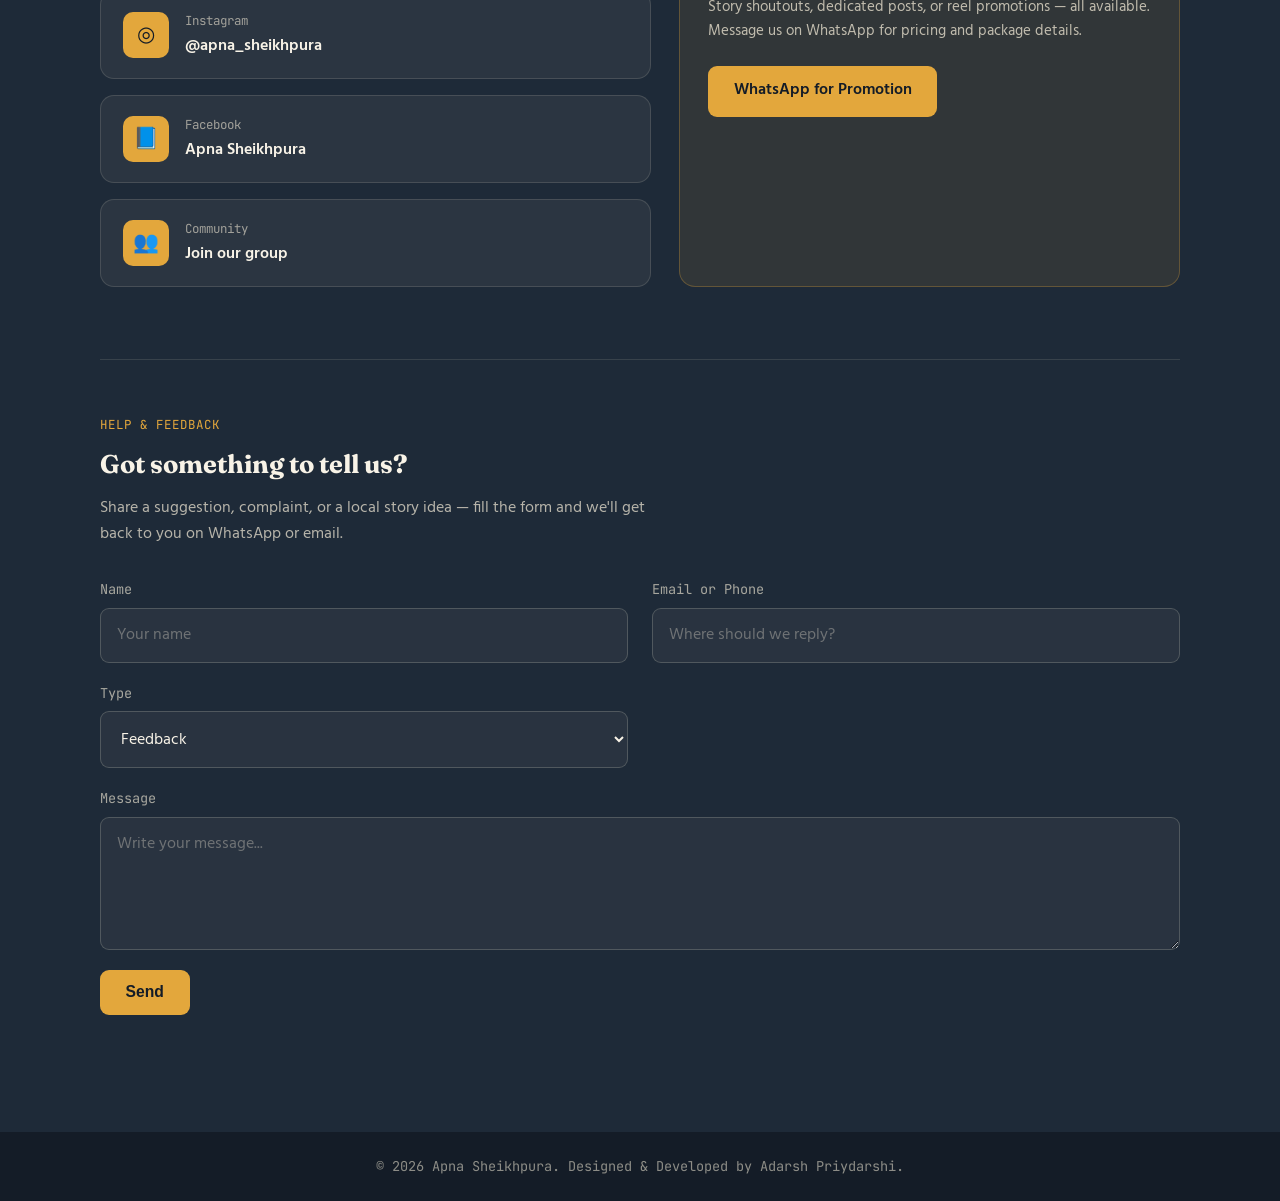
==== commit a0481a27: "Updated homepage headline to Hindi and added Devanagari display font" ====
--- a/index.html
+++ b/index.html
@@ -8,8 +8,7 @@
 
 <link rel="preconnect" href="https://fonts.googleapis.com">
 <link rel="preconnect" href="https://fonts.gstatic.com" crossorigin>
-<link href="https://fonts.googleapis.com/css2?family=Fraunces:opsz,wght@9..144,400;9..144,600;9..144,700;9..144,900&family=Hind:wght@400;500;600;700&family=JetBrains+Mono:wght@400;500&display=swap" rel="stylesheet">
-
+<link href="https://fonts.googleapis.com/css2?family=Fraunces:opsz,wght@9..144,400;9..144,600;9..144,700;9..144,900&family=Hind:wght@400;500;600;700&family=JetBrains+Mono:wght@400;500&family=Tiro+Devanagari+Hindi:ital@0;1&display=swap" rel="stylesheet">
 <link rel="stylesheet" href="css/style.css">
 <link rel="icon" type="image/png" href="assets/images/logos/favicon.png">
 <meta name="google-site-verification" content="8NhWw-nSDUpgGcnCiPTF_bCsd_U0f7peVc3PjW99Moo" />
@@ -58,13 +57,13 @@
 <section class="hero" id="home">
   <div class="hero-inner">
     <p class="hero-eyebrow">Nature · Culture · Community</p>
-    <h1 class="hero-title">
-      The beauty of Sheikhpura,<br>
-      <span class="hero-title-accent">right at your fingertips.</span>
-    </h1>
-    <p class="hero-sub">
-      Quiet winding hills, village life, local festivals and everyday moments —
-      Apna Sheikhpura brings the nature, culture and community of our district together, all in one place.
+        <h1 class="hero-title">
+      शेखपुरा की खबर, संस्कृति,<br>
+      <span class="hero-title-accent">पर्यटन और पहचान।</span>
+    </h1>>
+        <p class="hero-sub">
+      खबर, संस्कृति, पर्यटन, त्योहार और स्थानीय पहचान — 
+      शेखपुरा की हर बात, एक ही जगह। अपना शेखपुरा।
     </p>
 
     <div class="hero-actions">
@@ -345,9 +344,9 @@
   <div class="partners-inner">
     <div class="partners-head reveal">
       <p class="section-eyebrow">Collaborations</p>
-      <h2 class="section-title">Worked With</h2>
+<h2 class="section-title">Local Partners &amp; Organisations</h2>
       <p class="section-sub">
-        Organisations and businesses from Sheikhpura we've featured and promoted on Apna Sheikhpura.
+  Organisations, government schemes, and businesses from Sheikhpura that we've featured and promoted on Apna Sheikhpura.
       </p>
     </div>
 
@@ -357,10 +356,10 @@
           <img src="assets/images/logos/district-administration.png" alt="District Administration, Sheikhpura logo">
         </div>
         <h3 class="partner-name">District Administration, Sheikhpura</h3>
-        <span class="partner-tag">Government</span>
+        <span class="partner-tag">Schemes Promoted</span>
         <p class="partner-desc">
-          The administrative body overseeing governance, public services, and official announcements for Sheikhpura district.
-        </p>
+                  We share and promote government schemes and public announcements from the District Administration, Sheikhpura — for public awareness.
+          </p>
         <a href="https://www.instagram.com/dm.sheikhpura?igsi" target="_blank" rel="noopener" class="partner-link">
           Visit on Instagram →
         </a>
@@ -395,6 +394,11 @@
       </div>
     </div>
 
+    <p class="partners-disclaimer reveal">
+      <strong>Note:</strong> Apna Sheikhpura is an independent local platform. We share and promote 
+      government schemes, local news, and community updates for public awareness. We are not officially 
+      affiliated with or endorsed by any government body unless explicitly stated.
+    </p>
   </div>
 </section>
 
--- a/css/style.css
+++ b/css/style.css
@@ -14,7 +14,7 @@
   --ink-soft:     #5C564C;
   --border-line:  rgba(30, 42, 56, 0.12);
 
-  --font-display: 'Fraunces', serif;
+  --font-display: 'Fraunces', 'Tiro Devanagari Hindi', serif;
   --font-body:    'Hind', sans-serif;
   --font-mono:    'JetBrains Mono', monospace;
 
@@ -2039,4 +2039,30 @@
     font-size: 0.95rem;
     padding: 0.9rem 1.2rem;
   }
+}/* ==========================================================================
+   Partners — Disclaimer Note
+   ========================================================================== */
+.partners-disclaimer {
+  margin-top: 2.5rem;
+  padding: 1.1rem 1.4rem;
+  font-size: 0.85rem;
+  line-height: 1.6;
+  color: var(--ink-soft);
+  background: rgba(30, 42, 56, 0.04);
+  border-left: 3px solid var(--marigold);
+  border-radius: 8px;
+  max-width: 780px;
+}
+
+.partners-disclaimer strong {
+  color: var(--indigo);
+  font-weight: 600;
+}
+
+@media (max-width: 480px) {
+  .partners-disclaimer {
+    font-size: 0.8rem;
+    padding: 1rem 1.1rem;
+    margin-top: 2rem;
+  }
 }
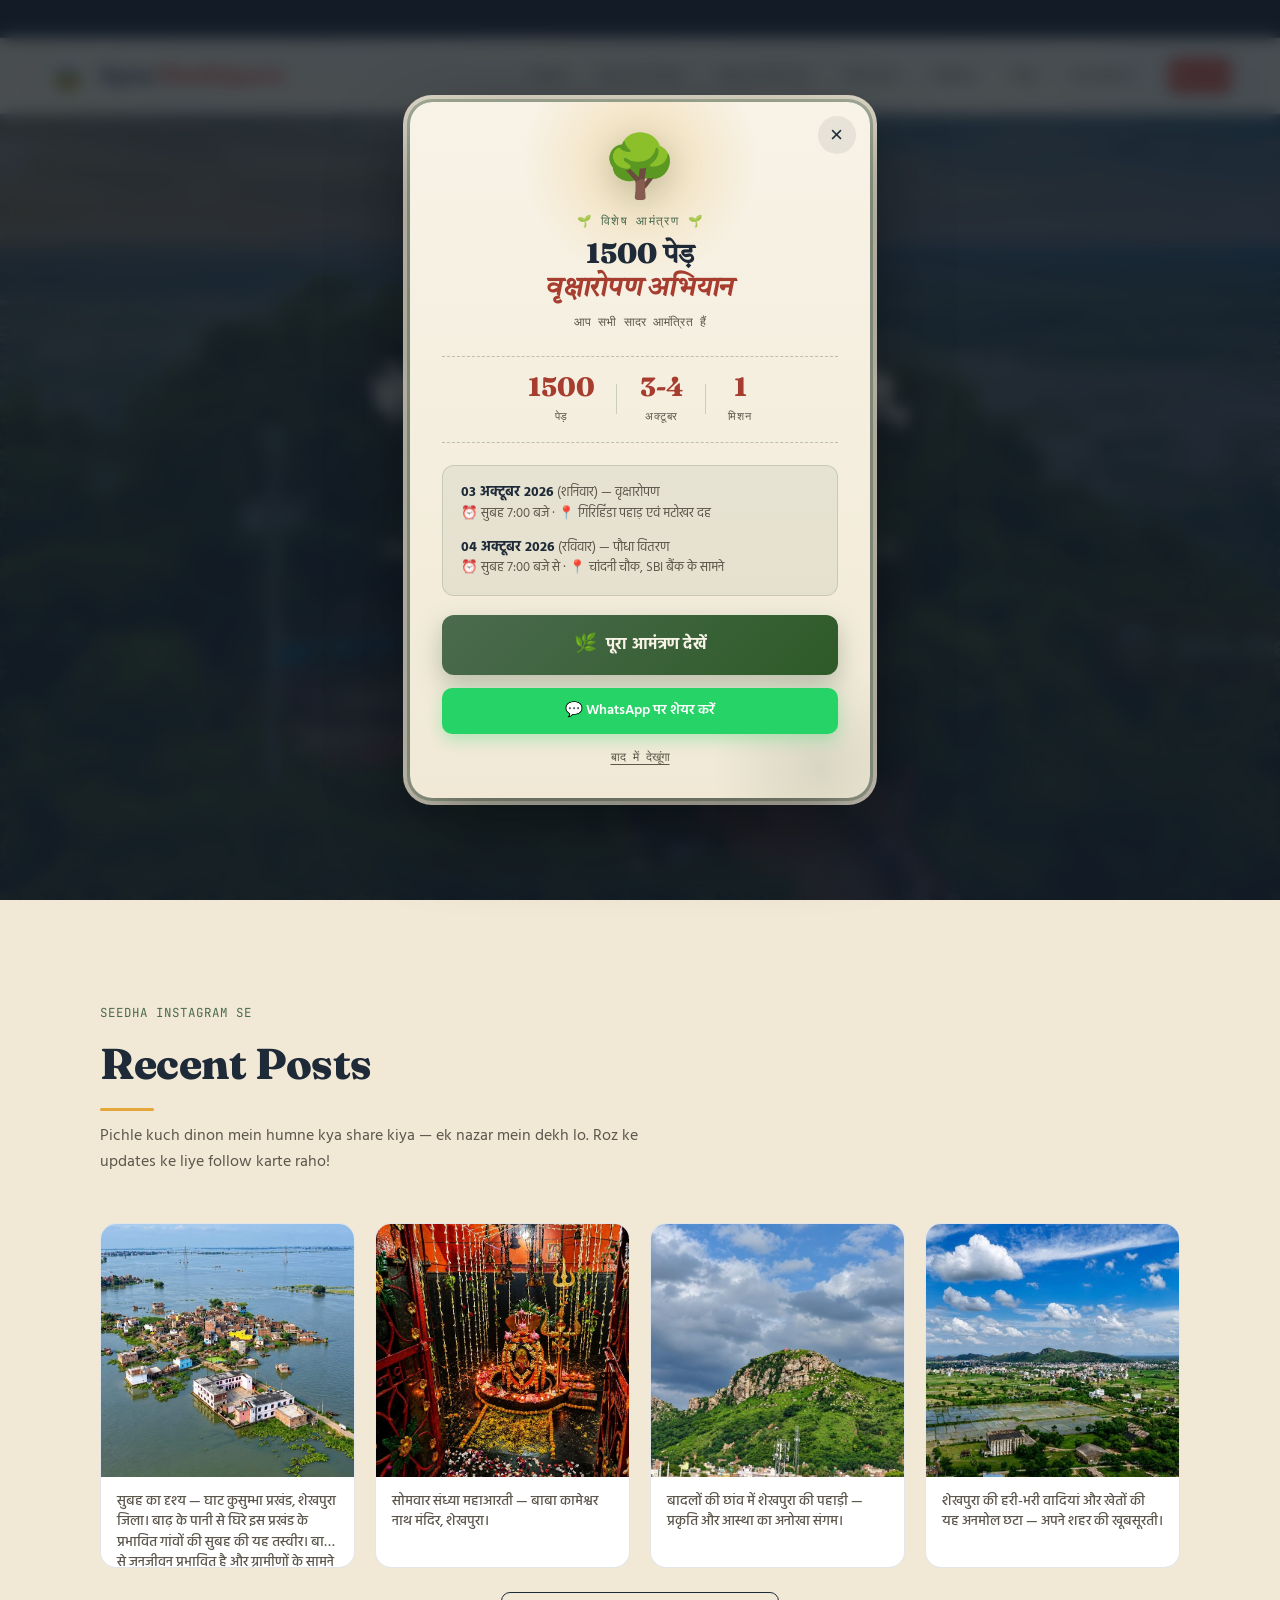
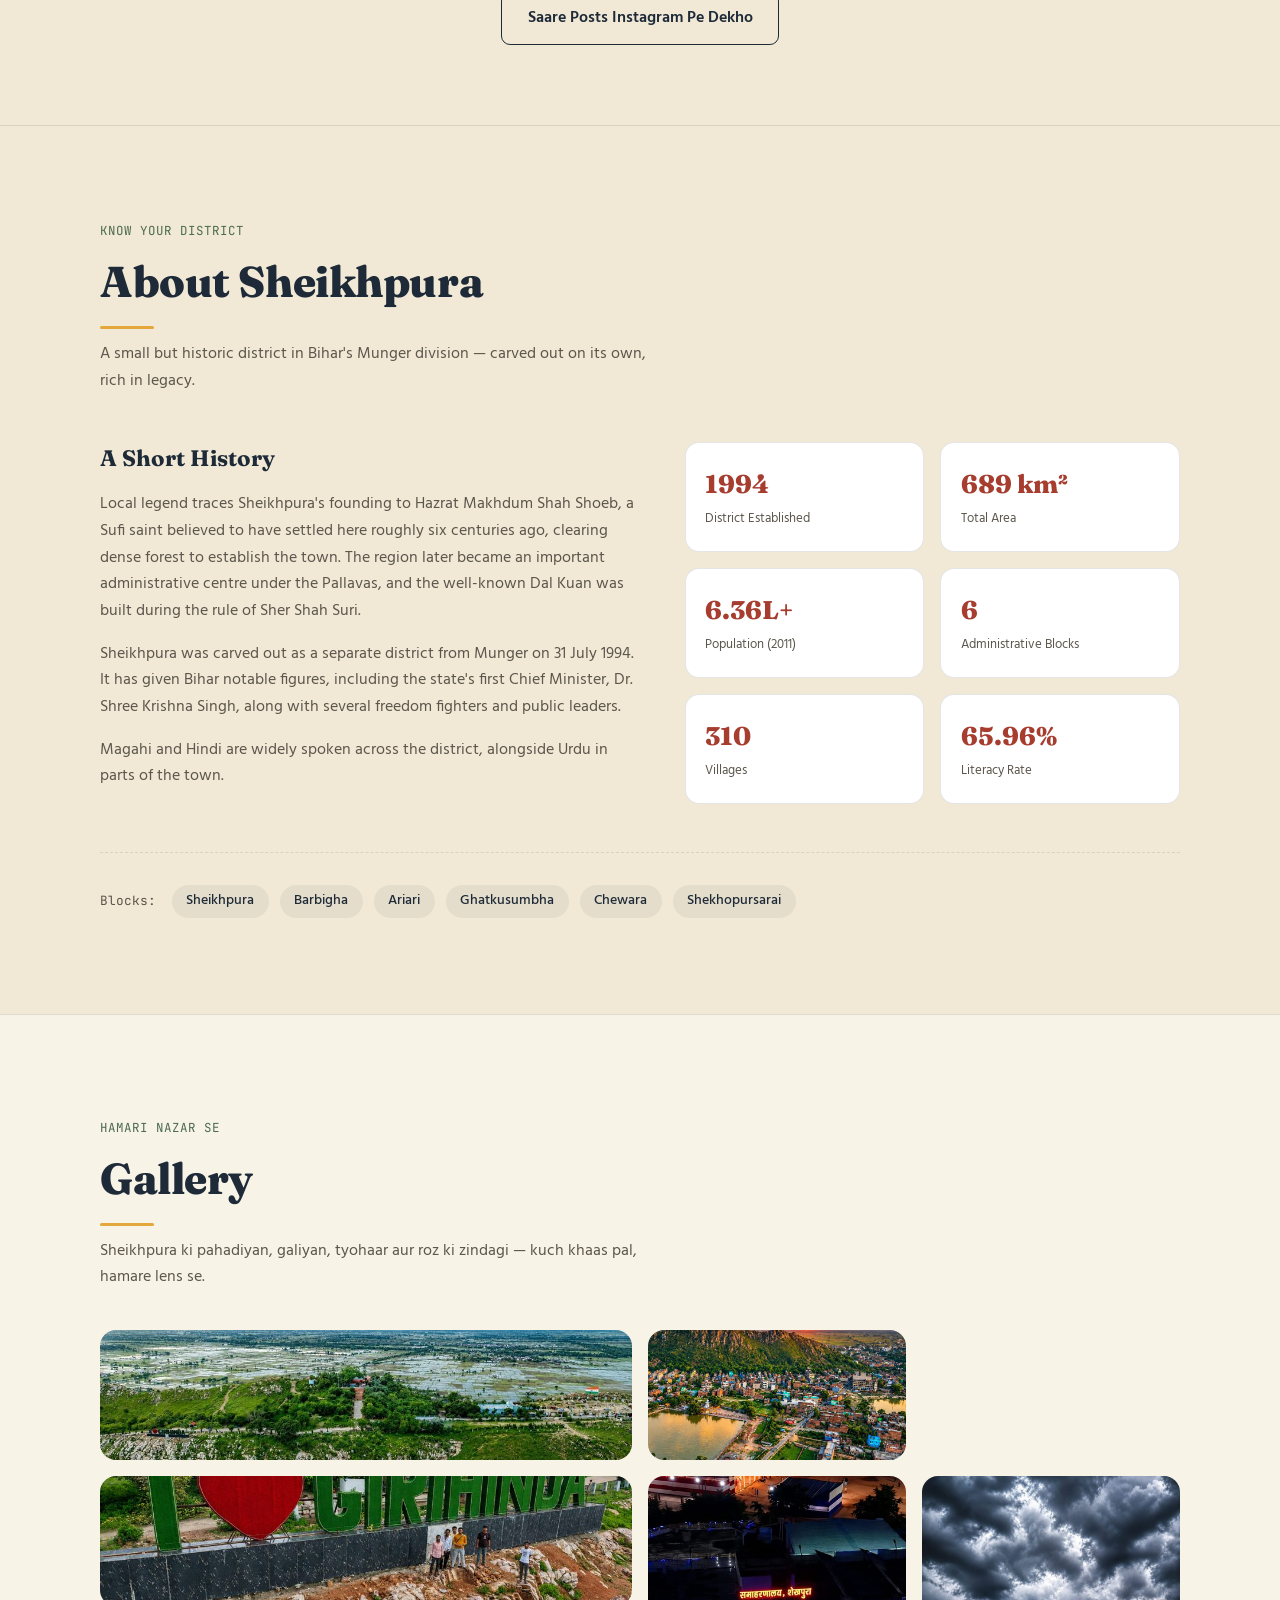
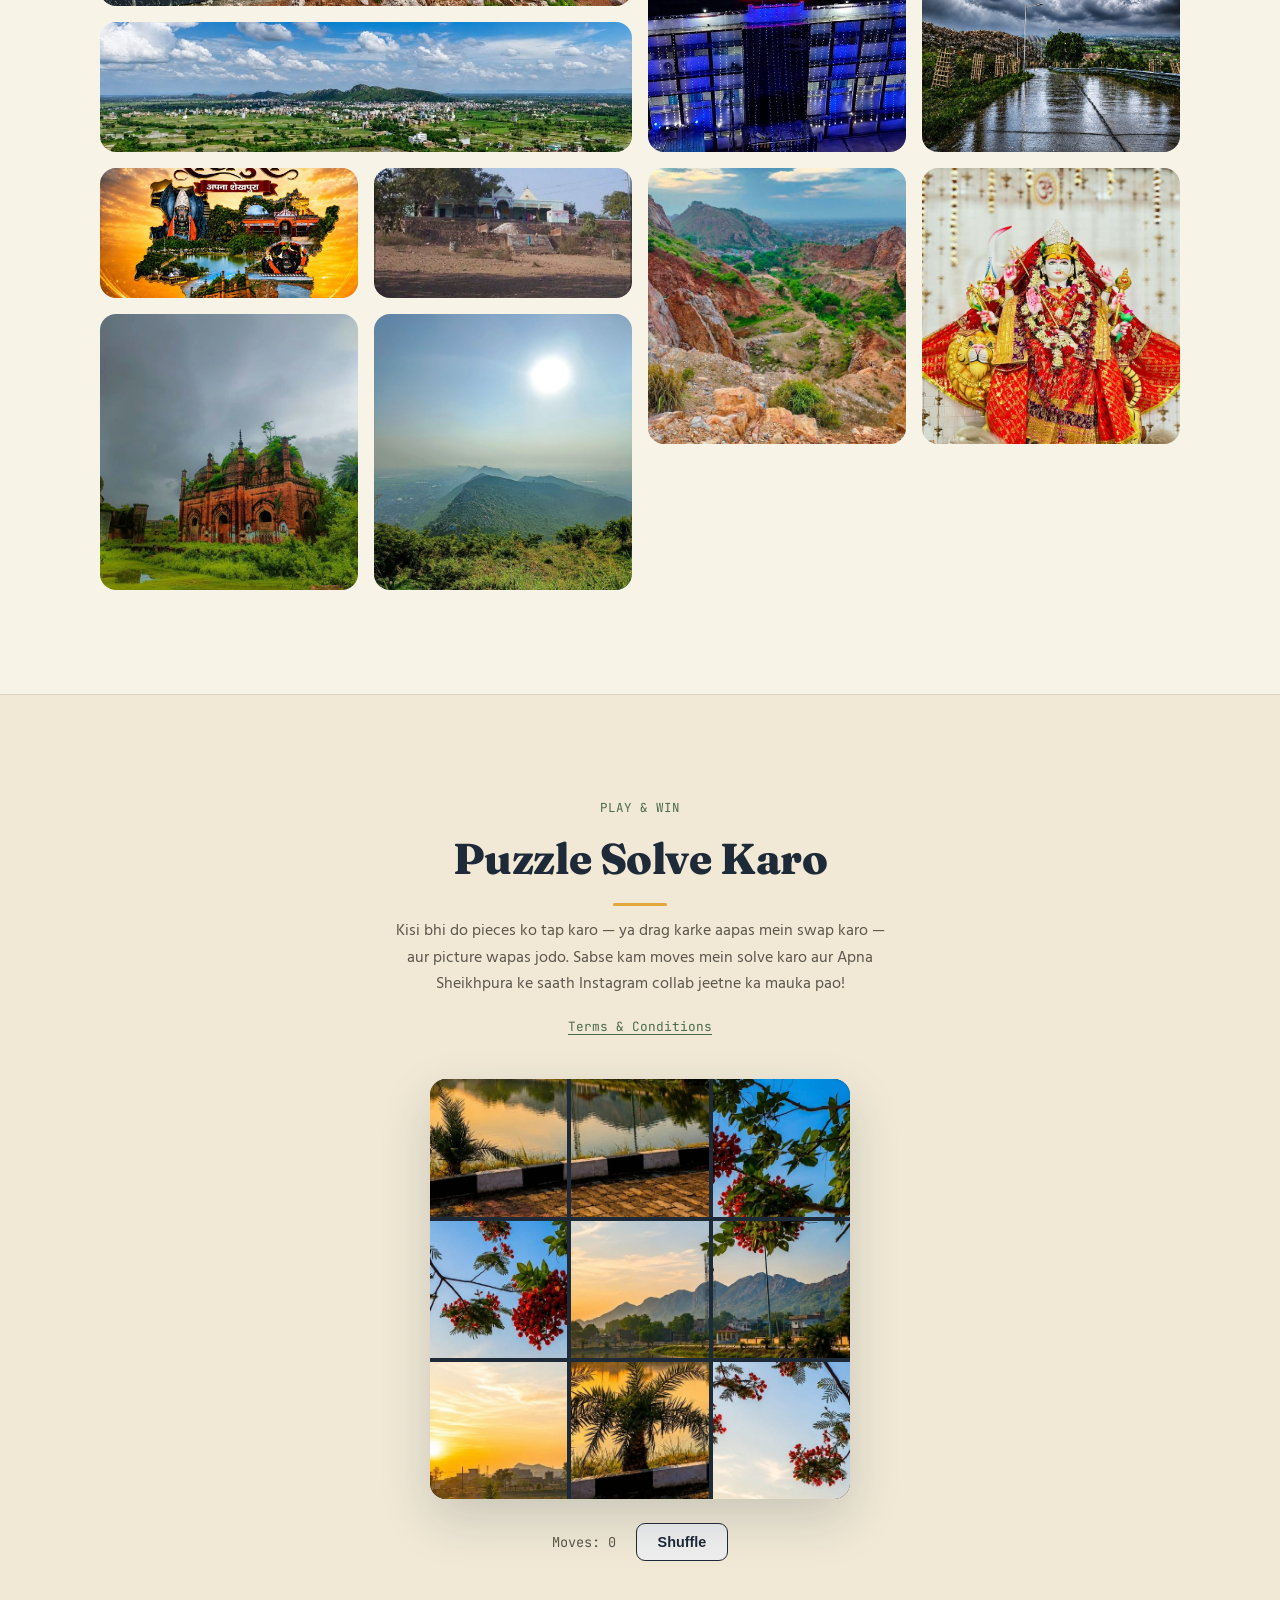
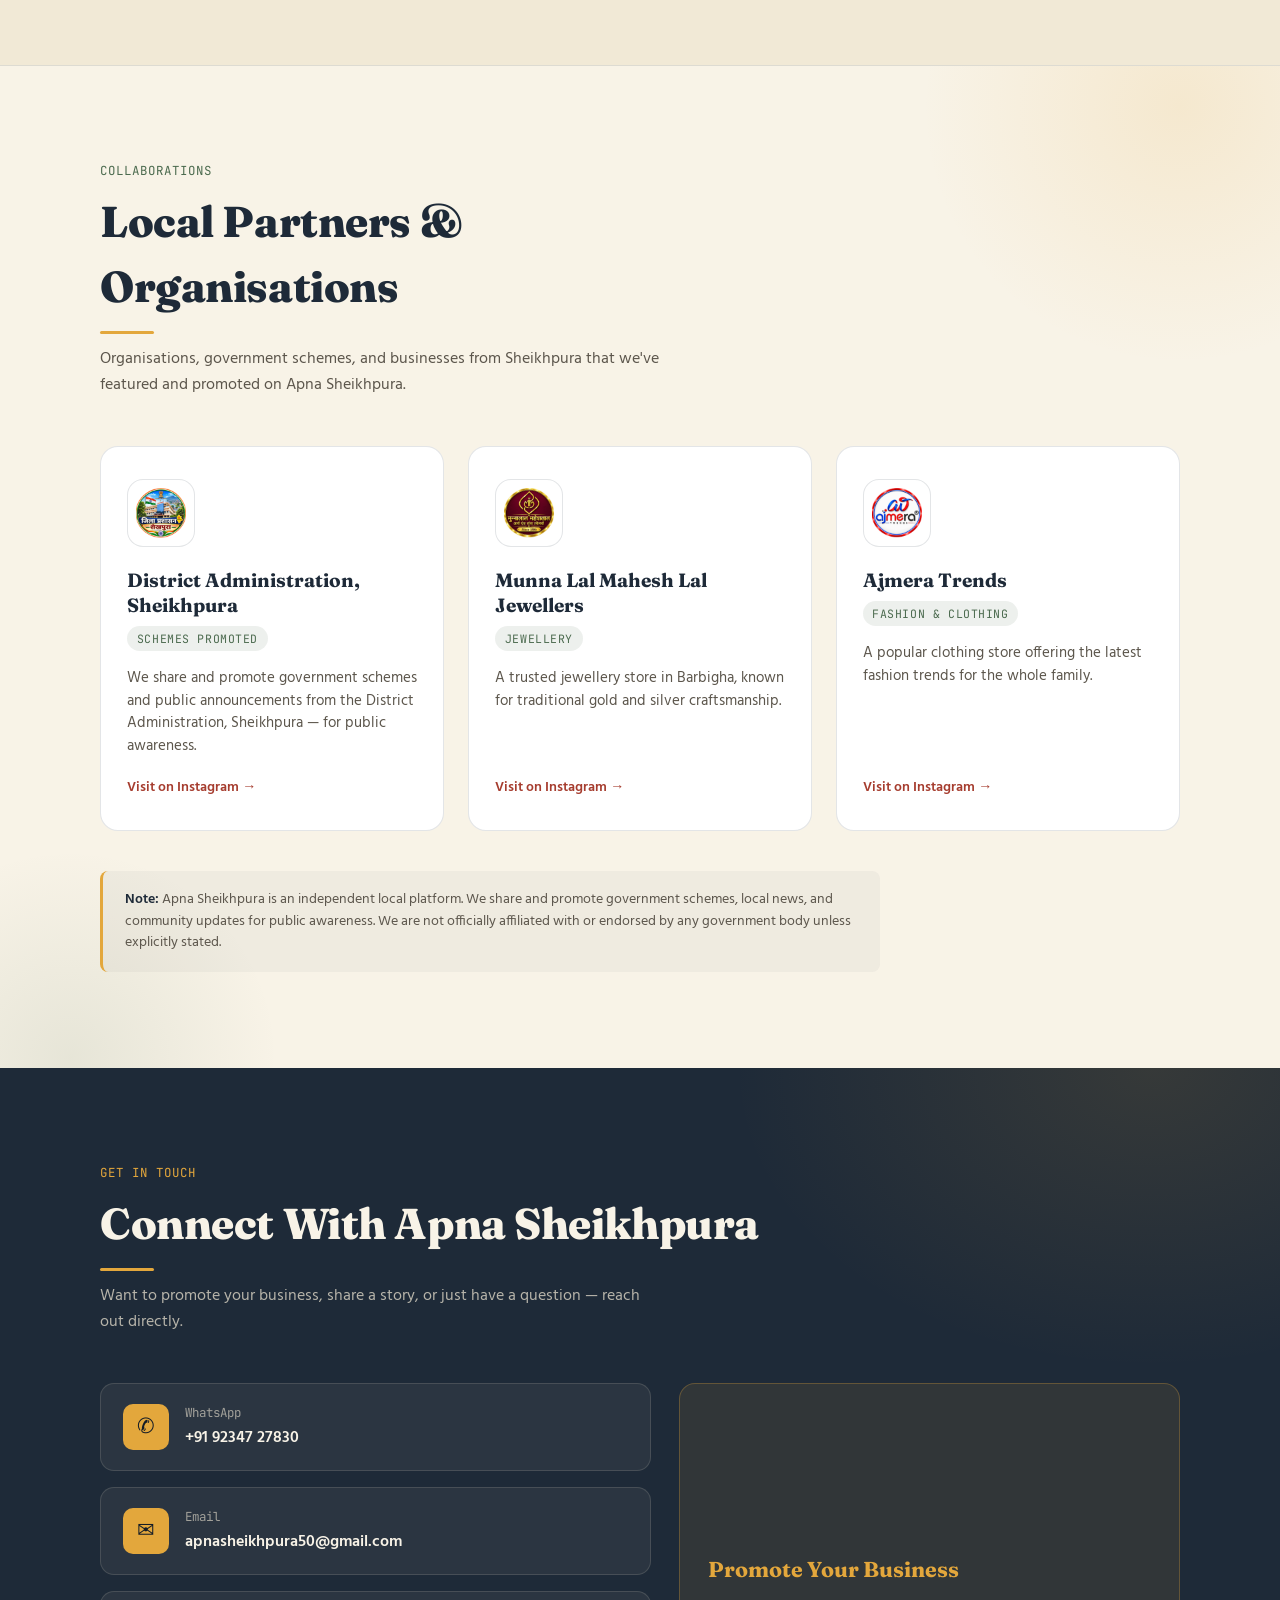
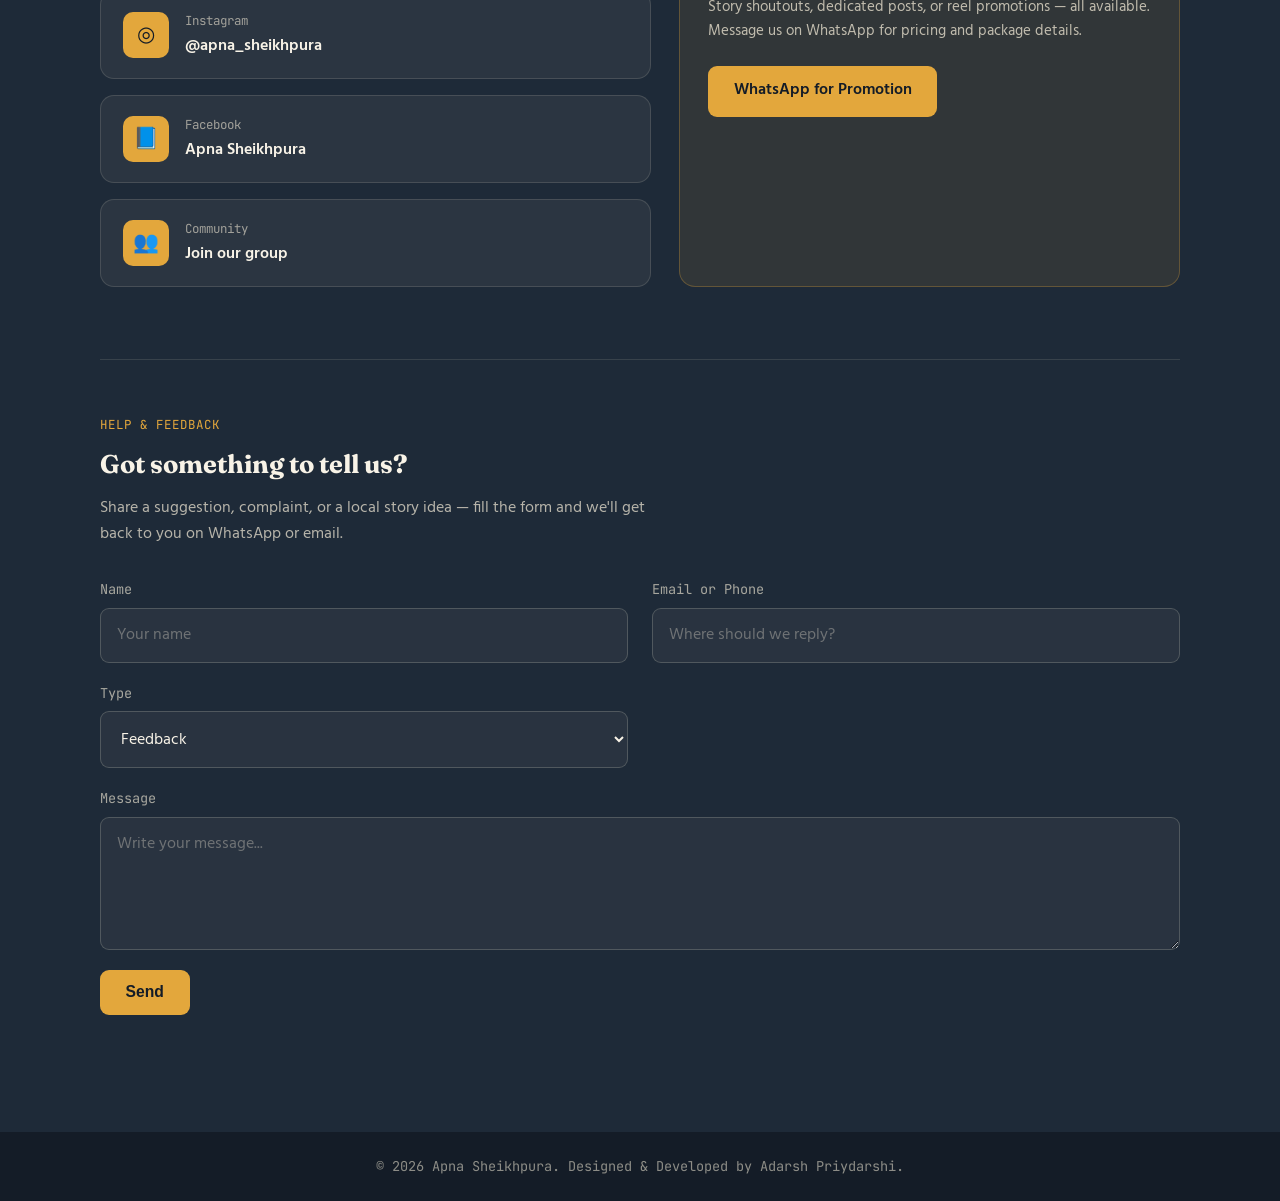
==== commit 2a8b95bc: "Added invitation page for 1500 tree plantation event" ====
--- a/index.html
+++ b/index.html
@@ -44,8 +44,9 @@
       <li><a href="#posts">Recent Posts</a></li>
       <li><a href="#about">About District</a></li>
       <li><a href="#partners">Partners</a></li>
-      <li><a href="#gallery">Gallery</a></li>
+            <li><a href="#gallery">Gallery</a></li>
       <li><a href="#puzzle">Play</a></li>
+      <li><a href="invitation.html">Invitation</a></li>
       <li><a href="#contact" class="nav-cta">Advertise</a></li>
     </ul>
 
@@ -522,37 +523,41 @@
 <button class="back-to-top" id="backToTop" aria-label="Back to top">↑</button>
 
 <script src="js/script.js"></script>
-<!-- ===== Tree Plantation Popup ===== -->
+<!-- ===== Tree Plantation Popup — Event Invitation ===== -->
 <div class="tree-popup-overlay" id="treePopup">
   <div class="tree-popup-box">
     <button class="tree-popup-close" id="treePopupClose" aria-label="Close">&times;</button>
     
     <div class="tree-popup-icon">🌳</div>
     
-    <p class="tree-popup-eyebrow">Apna Sheikhpura Initiative</p>
-    <h3 class="tree-popup-title">1500 Ped Lagayega<br><span>Apna Sheikhpura</span></h3>
-    <p class="tree-popup-sub">📍 Girihinda Pahad · Khandpar Pahad · Matokhar Dah</p>
+    <p class="tree-popup-eyebrow">🌱 विशेष आमंत्रण 🌱</p>
+    <h3 class="tree-popup-title">1500 पेड़<br><span>वृक्षारोपण अभियान</span></h3>
+    <p class="tree-popup-sub">आप सभी सादर आमंत्रित हैं</p>
     
     <div class="tree-popup-stats">
-      <div><strong>1500</strong><span>Ped</span></div>
-      <div><strong>3</strong><span>Locations</span></div>
-      <div><strong>1</strong><span>Mission</span></div>
-    </div>
-
-    <p class="tree-popup-msg">
-      Aaiye, hum sab milkar Sheikhpura ko hara-bhara banayein! 🌱<br>
-      <strong>Registration karein</strong> aur hum aapko WhatsApp group mein add kar denge jahan poori details share ki jayengi.
-    </p>
-
-    <a href="https://forms.gle/PxhZBLhdziEZCsU56" 
+      <div><strong>1500</strong><span>पेड़</span></div>
+      <div><strong>3-4</strong><span>अक्टूबर</span></div>
+      <div><strong>1</strong><span>मिशन</span></div>
+    </div>
+
+    <div class="tree-popup-event-info">
+      <p><strong>03 अक्टूबर 2026</strong> (शनिवार) — वृक्षारोपण<br>
+      ⏰ सुबह 7:00 बजे · 📍 गिरिहिंडा पहाड़ एवं मटोखर दह</p>
+      <p><strong>04 अक्टूबर 2026</strong> (रविवार) — पौधा वितरण<br>
+      ⏰ सुबह 7:00 बजे से · 📍 चांदनी चौक, SBI बैंक के सामने</p>
+    </div>
+
+    <a href="invitation.html" class="tree-popup-btn">
+      <span>🌿</span> पूरा आमंत्रण देखें
+    </a>
+    
+    <a href="https://wa.me/?text=%F0%9F%8C%B3%20Apna%20Sheikhpura%20%E2%80%94%201500%20%E0%A4%AA%E0%A5%87%E0%A4%A1%E0%A4%BC%20%E0%A4%B5%E0%A5%83%E0%A4%95%E0%A5%8D%E0%A4%B7%E0%A4%BE%E0%A4%B0%E0%A5%8B%E0%A4%AA%E0%A4%A3%20%E0%A4%85%E0%A4%AD%E0%A4%BF%E0%A4%AF%E0%A4%BE%E0%A4%A8%0A%0A%F0%9F%93%85%203-4%20%E0%A4%85%E0%A4%95%E0%A5%8D%E0%A4%9F%E0%A5%82%E0%A4%AC%E0%A4%B0%202026%0A%F0%9F%95%90%20%E0%A4%B8%E0%A5%81%E0%A4%AC%E0%A4%B9%207:00%20%E0%A4%AC%E0%A4%9C%E0%A5%87%0A%0A%E0%A4%AA%E0%A5%82%E0%A4%B0%E0%A4%BE%20%E0%A4%86%E0%A4%AE%E0%A4%82%E0%A4%A4%E0%A5%8D%E0%A4%B0%E0%A4%A3%20%E0%A4%A6%E0%A5%87%E0%A4%96%E0%A5%87%E0%A4%82%3A%20https://apnasheikhpura.in/invitation.html" 
        target="_blank" 
        rel="noopener" 
-       class="tree-popup-btn">
-      <span>📝</span> Register Karo — Join The Mission
+       class="tree-popup-share">
+      💬 WhatsApp पर शेयर करें
     </a>
     
-    <button class="tree-popup-skip" id="treePopupSkip">Baad mein dekhunga</button>
-  </div>
-</div>
-</body>
-</html>+    <button class="tree-popup-skip" id="treePopupSkip">बाद में देखूंगा</button>
+  </div>
+</div>
--- a/css/style.css
+++ b/css/style.css
@@ -2065,4 +2065,700 @@
     padding: 1rem 1.1rem;
     margin-top: 2rem;
   }
+}
+/* ==========================================================================
+   INVITATION PAGE — 1500 पेड़ अभियान
+   ========================================================================== */
+
+.invitation-page {
+  background: var(--cream);
+}
+
+/* ---- Invitation Hero ---- */
+.invitation-hero {
+  min-height: 90vh;
+  padding: calc(var(--header-h) + var(--ticker-h) + 3rem) 1.5rem 4rem;
+  background: linear-gradient(160deg, var(--indigo-deep) 0%, #2D5A27 60%, var(--leaf) 100%);
+  display: flex;
+  align-items: center;
+  justify-content: center;
+  position: relative;
+  overflow: hidden;
+  text-align: center;
+}
+
+.invitation-hero::before {
+  content: '';
+  position: absolute;
+  inset: 0;
+  background: radial-gradient(ellipse at 50% 30%, rgba(227, 167, 60, 0.18), transparent 60%);
+  pointer-events: none;
+}
+
+.invitation-hero-inner {
+  position: relative;
+  z-index: 1;
+  max-width: 780px;
+  width: 100%;
+}
+
+.invitation-eyebrow {
+  font-family: var(--font-mono);
+  font-size: 0.85rem;
+  letter-spacing: 0.15em;
+  color: var(--marigold);
+  margin-bottom: 1rem;
+  animation: pulse-dot-soft 2.5s ease-in-out infinite;
+}
+
+@keyframes pulse-dot-soft {
+  0%, 100% { opacity: 1; }
+  50%      { opacity: 0.6; }
+}
+
+.invitation-title {
+  font-family: var(--font-display);
+  font-size: clamp(2.5rem, 7vw, 4rem);
+  font-weight: 900;
+  color: var(--cream-soft);
+  line-height: 1.1;
+  letter-spacing: -0.01em;
+  margin-bottom: 1rem;
+  text-shadow: 0 4px 20px rgba(0, 0, 0, 0.3);
+}
+
+.invitation-subtitle {
+  font-family: var(--font-display);
+  font-size: 1.5rem;
+  font-weight: 700;
+  color: var(--marigold);
+  margin-bottom: 1.5rem;
+}
+
+.invitation-badge {
+  display: inline-flex;
+  align-items: baseline;
+  gap: 0.5rem;
+  background: linear-gradient(135deg, #2D5A27 0%, #4C6B4F 100%);
+  padding: 0.9rem 2rem;
+  border-radius: 50px;
+  border: 3px solid var(--marigold);
+  margin-bottom: 1.8rem;
+  box-shadow: 0 12px 30px rgba(0, 0, 0, 0.3);
+  animation: badge-pop 0.8s cubic-bezier(0.34, 1.56, 0.64, 1) 0.3s backwards;
+}
+
+@keyframes badge-pop {
+  from { transform: scale(0.6); opacity: 0; }
+  to   { transform: scale(1); opacity: 1; }
+}
+
+.badge-number {
+  font-family: var(--font-display);
+  font-size: 2.5rem;
+  font-weight: 900;
+  color: var(--cream-soft);
+  line-height: 1;
+}
+
+.badge-label {
+  font-family: var(--font-display);
+  font-size: 1.6rem;
+  font-weight: 700;
+  color: var(--marigold);
+}
+
+.invitation-event-name {
+  font-family: var(--font-display);
+  font-size: clamp(1.3rem, 4vw, 2rem);
+  font-weight: 700;
+  color: var(--cream-soft);
+  margin-bottom: 0.8rem;
+  line-height: 1.3;
+}
+
+.invitation-tagline {
+  font-family: var(--font-mono);
+  font-size: 0.9rem;
+  letter-spacing: 0.1em;
+  color: var(--marigold);
+  margin-bottom: 2.5rem;
+  opacity: 0.9;
+}
+
+/* ---- Countdown ---- */
+.countdown {
+  background: rgba(20, 28, 39, 0.4);
+  backdrop-filter: blur(10px);
+  -webkit-backdrop-filter: blur(10px);
+  border: 1px solid rgba(227, 167, 60, 0.3);
+  border-radius: 18px;
+  padding: 1.5rem 1.2rem;
+  max-width: 500px;
+  margin: 0 auto;
+}
+
+.countdown-label {
+  font-family: var(--font-mono);
+  font-size: 0.78rem;
+  letter-spacing: 0.12em;
+  text-transform: uppercase;
+  color: var(--marigold);
+  margin-bottom: 1rem;
+}
+
+.countdown-grid {
+  display: flex;
+  justify-content: center;
+  gap: 0.5rem;
+}
+
+.countdown-item {
+  flex: 1;
+  display: flex;
+  flex-direction: column;
+  align-items: center;
+  gap: 0.2rem;
+  padding: 0.5rem;
+  position: relative;
+}
+
+.countdown-item:not(:last-child)::after {
+  content: ':';
+  position: absolute;
+  right: -0.25rem;
+  top: 15%;
+  font-family: var(--font-display);
+  font-size: 1.5rem;
+  font-weight: 700;
+  color: var(--marigold);
+  opacity: 0.5;
+}
+
+.countdown-num {
+  font-family: var(--font-display);
+  font-size: clamp(1.6rem, 5vw, 2.4rem);
+  font-weight: 900;
+  color: var(--cream-soft);
+  line-height: 1;
+  min-width: 2ch;
+}
+
+.countdown-unit {
+  font-family: var(--font-mono);
+  font-size: 0.68rem;
+  letter-spacing: 0.08em;
+  text-transform: uppercase;
+  color: rgba(241, 233, 214, 0.65);
+}
+
+/* ---- Event Details ---- */
+.event-details {
+  padding: 5rem 1.5rem;
+  background: var(--cream);
+}
+
+.event-details-inner {
+  max-width: 1080px;
+  margin: 0 auto;
+}
+
+.event-head {
+  text-align: center;
+  margin-bottom: 3rem;
+}
+
+.event-head .section-title::after {
+  margin-left: auto;
+  margin-right: auto;
+}
+
+.event-head .section-sub {
+  margin-left: auto;
+  margin-right: auto;
+  text-align: center;
+}
+
+.event-cards {
+  display: grid;
+  grid-template-columns: 1fr 1fr;
+  gap: 1.5rem;
+  margin-bottom: 3.5rem;
+}
+
+.event-card {
+  background: #fff;
+  border: 1px solid var(--border-line);
+  border-radius: 20px;
+  overflow: hidden;
+  display: flex;
+  flex-direction: column;
+  transition: transform 0.4s cubic-bezier(0.16, 1, 0.3, 1), box-shadow 0.3s ease, border-color 0.3s ease;
+}
+
+@media (hover: hover) {
+  .event-card:hover {
+    transform: translateY(-8px);
+    box-shadow: 0 24px 48px rgba(30, 42, 56, 0.15);
+    border-color: var(--marigold);
+  }
+}
+
+.event-card-date {
+  background: linear-gradient(135deg, var(--indigo) 0%, #2D5A27 100%);
+  color: var(--cream-soft);
+  padding: 1.5rem 1.5rem 1.2rem;
+  text-align: center;
+  display: flex;
+  flex-direction: column;
+  gap: 0.15rem;
+}
+
+.event-day {
+  font-family: var(--font-display);
+  font-size: 3.5rem;
+  font-weight: 900;
+  color: var(--marigold);
+  line-height: 1;
+}
+
+.event-month {
+  font-family: var(--font-display);
+  font-size: 1.1rem;
+  font-weight: 700;
+  letter-spacing: 0.02em;
+}
+
+.event-weekday {
+  font-family: var(--font-mono);
+  font-size: 0.75rem;
+  letter-spacing: 0.12em;
+  text-transform: uppercase;
+  opacity: 0.7;
+  margin-top: 0.2rem;
+}
+
+.event-card-body {
+  padding: 1.5rem 1.5rem 1.75rem;
+  flex-grow: 1;
+  display: flex;
+  flex-direction: column;
+  gap: 0.75rem;
+}
+
+.event-card-title {
+  font-family: var(--font-display);
+  font-size: 1.35rem;
+  font-weight: 800;
+  color: var(--indigo);
+  line-height: 1.25;
+}
+
+.event-card-time {
+  font-size: 0.95rem;
+  color: var(--brick);
+  font-weight: 600;
+}
+
+.event-card-venue {
+  font-size: 0.93rem;
+  color: var(--ink-soft);
+  line-height: 1.55;
+  flex-grow: 1;
+}
+
+.event-map-btn {
+  display: inline-flex;
+  align-items: center;
+  gap: 0.4rem;
+  align-self: flex-start;
+  padding: 0.6rem 1.1rem;
+  background: var(--leaf);
+  color: var(--cream-soft);
+  font-size: 0.85rem;
+  font-weight: 600;
+  border-radius: 8px;
+  transition: background 0.2s ease, transform 0.2s ease;
+  margin-top: 0.5rem;
+}
+
+.event-map-btn:hover {
+  background: #2D5A27;
+  transform: translateY(-2px);
+}
+
+/* ---- Invitation Message ---- */
+.invitation-message {
+  background: linear-gradient(180deg, #F8F3E7 0%, #F1E9D6 100%);
+  border: 2px solid var(--marigold);
+  border-radius: 20px;
+  padding: 2.5rem 2rem;
+  max-width: 720px;
+  margin: 0 auto;
+  text-align: center;
+  box-shadow: 0 16px 40px rgba(30, 42, 56, 0.08);
+}
+
+.invitation-msg-line {
+  font-family: var(--font-display);
+  font-size: 1.05rem;
+  color: var(--indigo);
+  margin-bottom: 0.5rem;
+}
+
+.invitation-msg-text {
+  font-size: 1.05rem;
+  line-height: 1.75;
+  color: var(--ink);
+  margin-top: 1.2rem;
+}
+
+.invitation-msg-text strong {
+  color: var(--brick);
+  font-weight: 700;
+}
+
+/* ---- Poster Section ---- */
+.poster-section {
+  padding: 5rem 1.5rem;
+  background: var(--cream-soft);
+  border-top: 1px solid var(--border-line);
+}
+
+.poster-inner {
+  max-width: 720px;
+  margin: 0 auto;
+  text-align: center;
+}
+
+.poster-inner .section-title::after {
+  margin-left: auto;
+  margin-right: auto;
+}
+
+.poster-wrap {
+  margin-top: 2.5rem;
+  border-radius: 20px;
+  overflow: hidden;
+  box-shadow: 0 30px 70px rgba(30, 42, 56, 0.2);
+  transition: transform 0.4s cubic-bezier(0.16, 1, 0.3, 1);
+}
+
+.poster-wrap:hover {
+  transform: scale(1.02);
+}
+
+.poster-image {
+  width: 100%;
+  height: auto;
+  display: block;
+}
+
+.poster-note {
+  margin-top: 1.5rem;
+  font-family: var(--font-mono);
+  font-size: 0.85rem;
+  color: var(--ink-soft);
+  opacity: 0.8;
+}
+
+/* ---- Sponsors ---- */
+.sponsor-section {
+  padding: 5rem 1.5rem;
+  background: var(--cream);
+  border-top: 1px solid var(--border-line);
+}
+
+.sponsor-inner {
+  max-width: 720px;
+  margin: 0 auto;
+  text-align: center;
+}
+
+.sponsor-inner .section-title::after {
+  margin-left: auto;
+  margin-right: auto;
+}
+
+.sponsor-card {
+  margin-top: 2.5rem;
+  display: flex;
+  align-items: center;
+  gap: 1.75rem;
+  padding: 2rem 2rem;
+  background: #fff;
+  border: 2px solid var(--marigold);
+  border-radius: 20px;
+  text-align: left;
+  box-shadow: 0 16px 40px rgba(30, 42, 56, 0.08);
+  transition: transform 0.3s ease, box-shadow 0.3s ease;
+}
+
+@media (hover: hover) {
+  .sponsor-card:hover {
+    transform: translateY(-4px);
+    box-shadow: 0 24px 50px rgba(30, 42, 56, 0.14);
+  }
+}
+
+.sponsor-logo {
+  width: 90px;
+  height: 90px;
+  flex-shrink: 0;
+  border-radius: 16px;
+  overflow: hidden;
+  background: #fff;
+  display: grid;
+  place-items: center;
+  padding: 8px;
+  border: 1px solid var(--border-line);
+}
+
+.sponsor-logo img {
+  width: 100%;
+  height: 100%;
+  object-fit: contain;
+}
+
+.sponsor-info {
+  flex-grow: 1;
+}
+
+.sponsor-name {
+  font-family: var(--font-display);
+  font-size: 1.35rem;
+  font-weight: 800;
+  color: var(--indigo);
+  line-height: 1.3;
+  margin-bottom: 0.5rem;
+}
+
+.sponsor-address {
+  font-size: 0.88rem;
+  color: var(--ink-soft);
+  margin-bottom: 0.3rem;
+}
+
+.sponsor-since {
+  font-family: var(--font-mono);
+  font-size: 0.78rem;
+  letter-spacing: 0.08em;
+  color: var(--marigold-dim);
+  font-weight: 600;
+  margin-top: 0.3rem;
+}
+
+/* ---- Share Section ---- */
+.share-section {
+  padding: 5rem 1.5rem;
+  background: linear-gradient(180deg, var(--indigo) 0%, var(--indigo-deep) 100%);
+  text-align: center;
+}
+
+.share-inner {
+  max-width: 720px;
+  margin: 0 auto;
+}
+
+.share-section .section-eyebrow { color: var(--marigold); }
+.share-section .section-title { color: var(--cream-soft); }
+.share-section .section-sub { color: rgba(241, 233, 214, 0.72); margin-left: auto; margin-right: auto; }
+.share-section .section-title::after { margin-left: auto; margin-right: auto; }
+
+.organizer-info {
+  margin: 2.5rem auto 0;
+  padding: 1.5rem 1.75rem;
+  background: rgba(241, 233, 214, 0.06);
+  border: 1px solid rgba(241, 233, 214, 0.14);
+  border-radius: 14px;
+  max-width: 480px;
+  color: var(--cream-soft);
+  font-size: 1rem;
+  line-height: 1.8;
+}
+
+.organizer-info a {
+  color: var(--marigold);
+  text-decoration: underline;
+  text-underline-offset: 3px;
+  font-weight: 600;
+}
+
+.organizer-info a:hover {
+  opacity: 0.8;
+}
+
+.share-buttons {
+  display: grid;
+  grid-template-columns: 1fr 1fr;
+  gap: 1rem;
+  margin-top: 2.5rem;
+}
+
+.share-btn {
+  display: flex;
+  align-items: center;
+  justify-content: center;
+  gap: 0.6rem;
+  padding: 1rem 1.25rem;
+  border-radius: 12px;
+  font-weight: 600;
+  font-size: 0.95rem;
+  transition: transform 0.25s ease, box-shadow 0.25s ease, background 0.25s ease;
+  border: none;
+  cursor: pointer;
+}
+
+.share-btn span {
+  font-size: 1.2rem;
+}
+
+.share-btn:hover {
+  transform: translateY(-3px);
+}
+
+.share-btn-whatsapp {
+  background: #25D366;
+  color: #fff;
+  box-shadow: 0 8px 20px rgba(37, 211, 102, 0.3);
+}
+.share-btn-whatsapp:hover {
+  box-shadow: 0 14px 28px rgba(37, 211, 102, 0.45);
+}
+
+.share-btn-instagram {
+  background: linear-gradient(135deg, #833AB4 0%, #E1306C 50%, #F77737 100%);
+  color: #fff;
+  box-shadow: 0 8px 20px rgba(225, 48, 108, 0.3);
+}
+.share-btn-instagram:hover {
+  box-shadow: 0 14px 28px rgba(225, 48, 108, 0.45);
+}
+
+.share-btn-facebook {
+  background: #1877F2;
+  color: #fff;
+  box-shadow: 0 8px 20px rgba(24, 119, 242, 0.3);
+}
+.share-btn-facebook:hover {
+  box-shadow: 0 14px 28px rgba(24, 119, 242, 0.45);
+}
+
+.share-btn-contact {
+  background: var(--marigold);
+  color: var(--indigo-deep);
+  box-shadow: 0 8px 20px rgba(227, 167, 60, 0.3);
+}
+.share-btn-contact:hover {
+  box-shadow: 0 14px 28px rgba(227, 167, 60, 0.45);
+}
+
+/* ---- Mobile ---- */
+@media (max-width: 860px) {
+  .invitation-hero {
+    min-height: 85vh;
+    padding: calc(var(--header-h) + var(--ticker-h) + 2rem) 1.25rem 3rem;
+  }
+  .invitation-title { font-size: clamp(2rem, 9vw, 2.8rem); }
+  .invitation-subtitle { font-size: 1.2rem; }
+  .badge-number { font-size: 2rem; }
+  .badge-label { font-size: 1.3rem; }
+  .invitation-event-name { font-size: 1.15rem; }
+  .countdown { padding: 1.2rem 0.9rem; }
+  .countdown-item:not(:last-child)::after { font-size: 1.1rem; right: -0.3rem; }
+  .countdown-unit { font-size: 0.62rem; }
+
+  .event-details,
+  .poster-section,
+  .sponsor-section,
+  .share-section {
+    padding: 3.5rem 1.25rem;
+  }
+
+  .event-cards { grid-template-columns: 1fr; gap: 1.2rem; }
+  .event-day { font-size: 2.8rem; }
+  .event-card-title { font-size: 1.2rem; }
+
+  .invitation-message { padding: 2rem 1.4rem; }
+  .invitation-msg-text { font-size: 1rem; }
+
+  .sponsor-card {
+    flex-direction: column;
+    text-align: center;
+    gap: 1.2rem;
+    padding: 1.75rem 1.5rem;
+  }
+  .sponsor-name { font-size: 1.15rem; }
+
+  .share-buttons { grid-template-columns: 1fr; }
+  .share-btn { font-size: 0.9rem; padding: 0.95rem 1.1rem; }
+
+  .organizer-info { font-size: 0.92rem; padding: 1.25rem 1.4rem; }
+}
+
+@media (max-width: 480px) {
+  .invitation-hero { padding-left: 1rem; padding-right: 1rem; }
+  .invitation-title { font-size: clamp(1.8rem, 10vw, 2.3rem); }
+  .invitation-badge { padding: 0.7rem 1.5rem; }
+  .badge-number { font-size: 1.7rem; }
+  .badge-label { font-size: 1.1rem; }
+  .countdown-grid { gap: 0.2rem; }
+  .countdown-item { padding: 0.3rem; }
+  .countdown-num { font-size: 1.35rem; }
+  .countdown-unit { font-size: 0.58rem; }
+  .event-day { font-size: 2.4rem; }
+}
+/* ==========================================================================
+   Popup — Event Info + Share Button (Extra styles)
+   ========================================================================== */
+.tree-popup-event-info {
+  background: rgba(76, 107, 79, 0.08);
+  border: 1px solid rgba(76, 107, 79, 0.2);
+  border-radius: 12px;
+  padding: 1rem 1.1rem;
+  margin-bottom: 1.2rem;
+  text-align: left;
+  position: relative;
+  z-index: 1;
+}
+
+.tree-popup-event-info p {
+  font-size: 0.83rem;
+  line-height: 1.55;
+  color: var(--ink-soft);
+  margin-bottom: 0.75rem;
+}
+
+.tree-popup-event-info p:last-child {
+  margin-bottom: 0;
+}
+
+.tree-popup-event-info strong {
+  color: var(--indigo);
+  font-weight: 700;
+  font-size: 0.88rem;
+}
+
+.tree-popup-share {
+  display: flex;
+  align-items: center;
+  justify-content: center;
+  gap: 0.5rem;
+  width: 100%;
+  padding: 0.75rem 1.25rem;
+  background: #25D366;
+  color: #fff;
+  font-weight: 600;
+  font-size: 0.9rem;
+  border-radius: 10px;
+  margin-bottom: 0.6rem;
+  position: relative;
+  z-index: 1;
+  transition: transform 0.2s ease, box-shadow 0.2s ease;
+  box-shadow: 0 6px 16px rgba(37, 211, 102, 0.3);
+}
+
+.tree-popup-share:hover {
+  transform: translateY(-2px);
+  box-shadow: 0 10px 22px rgba(37, 211, 102, 0.45);
 }
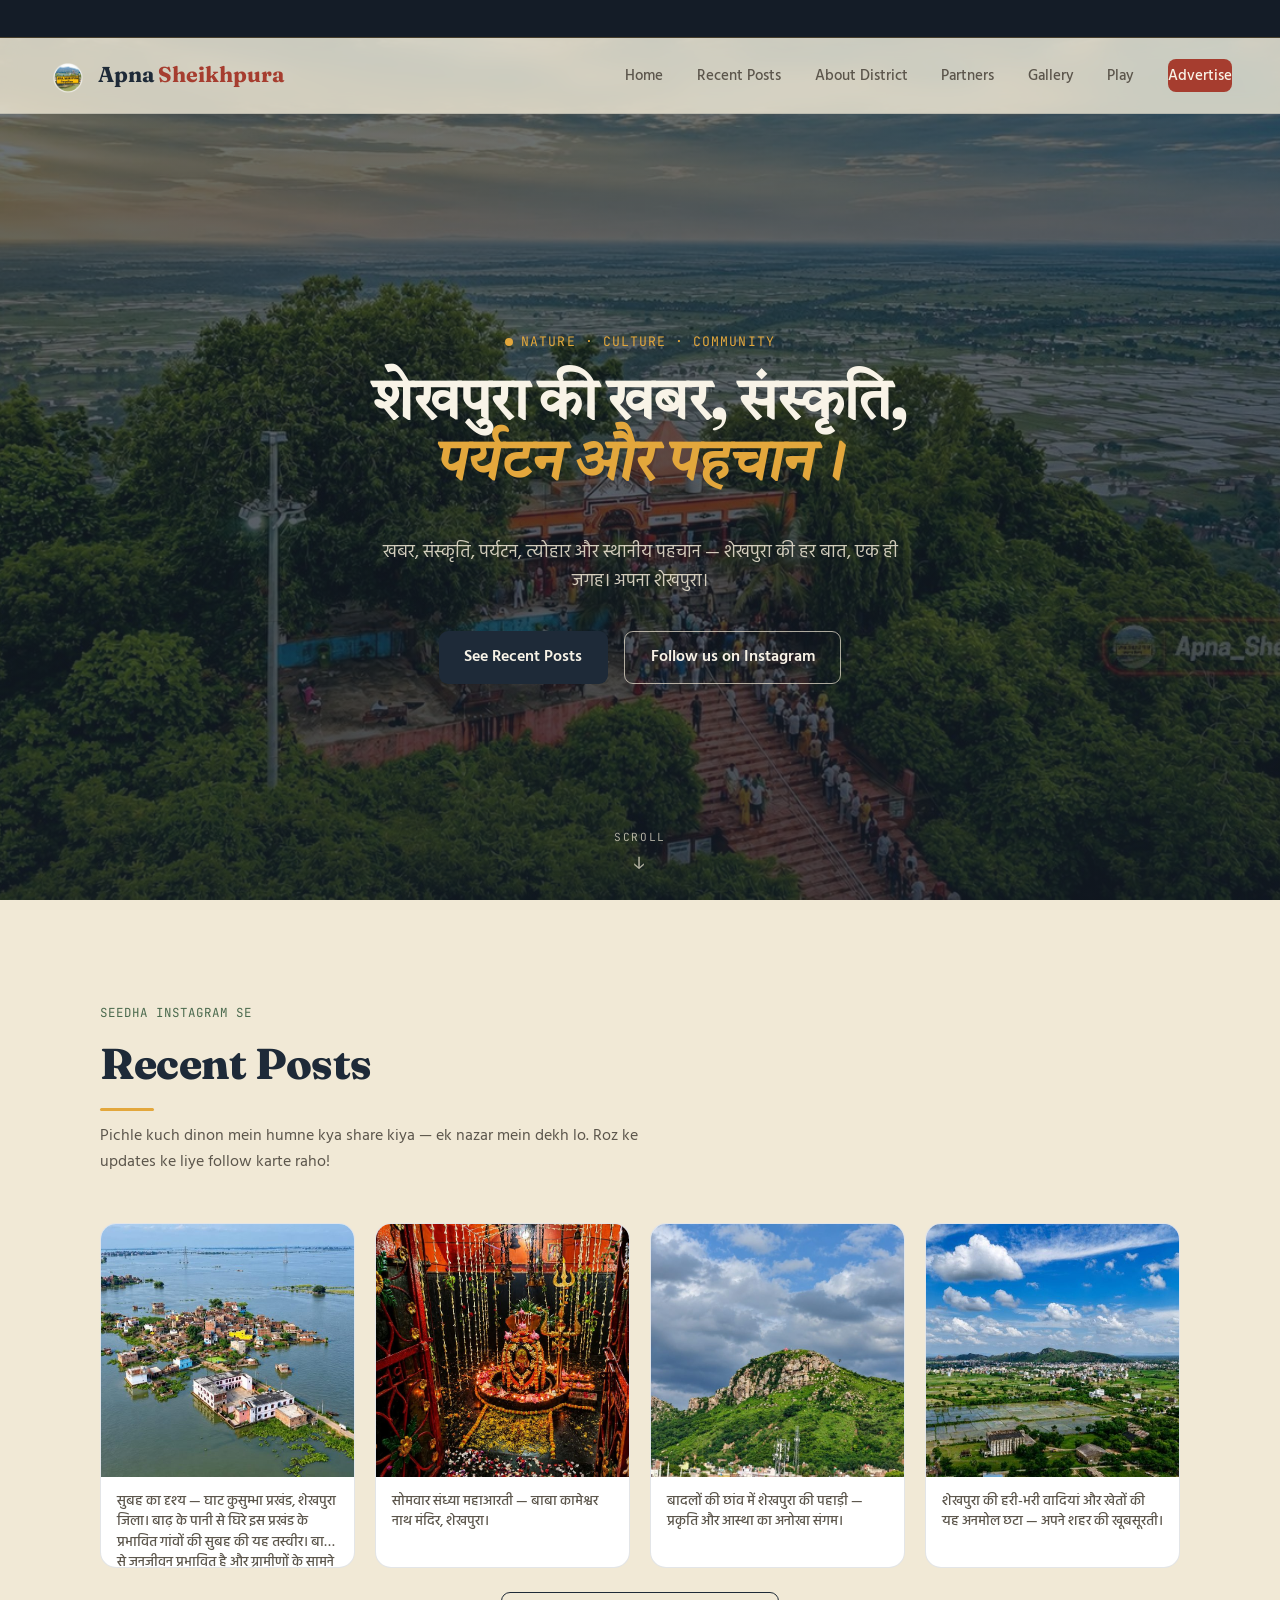
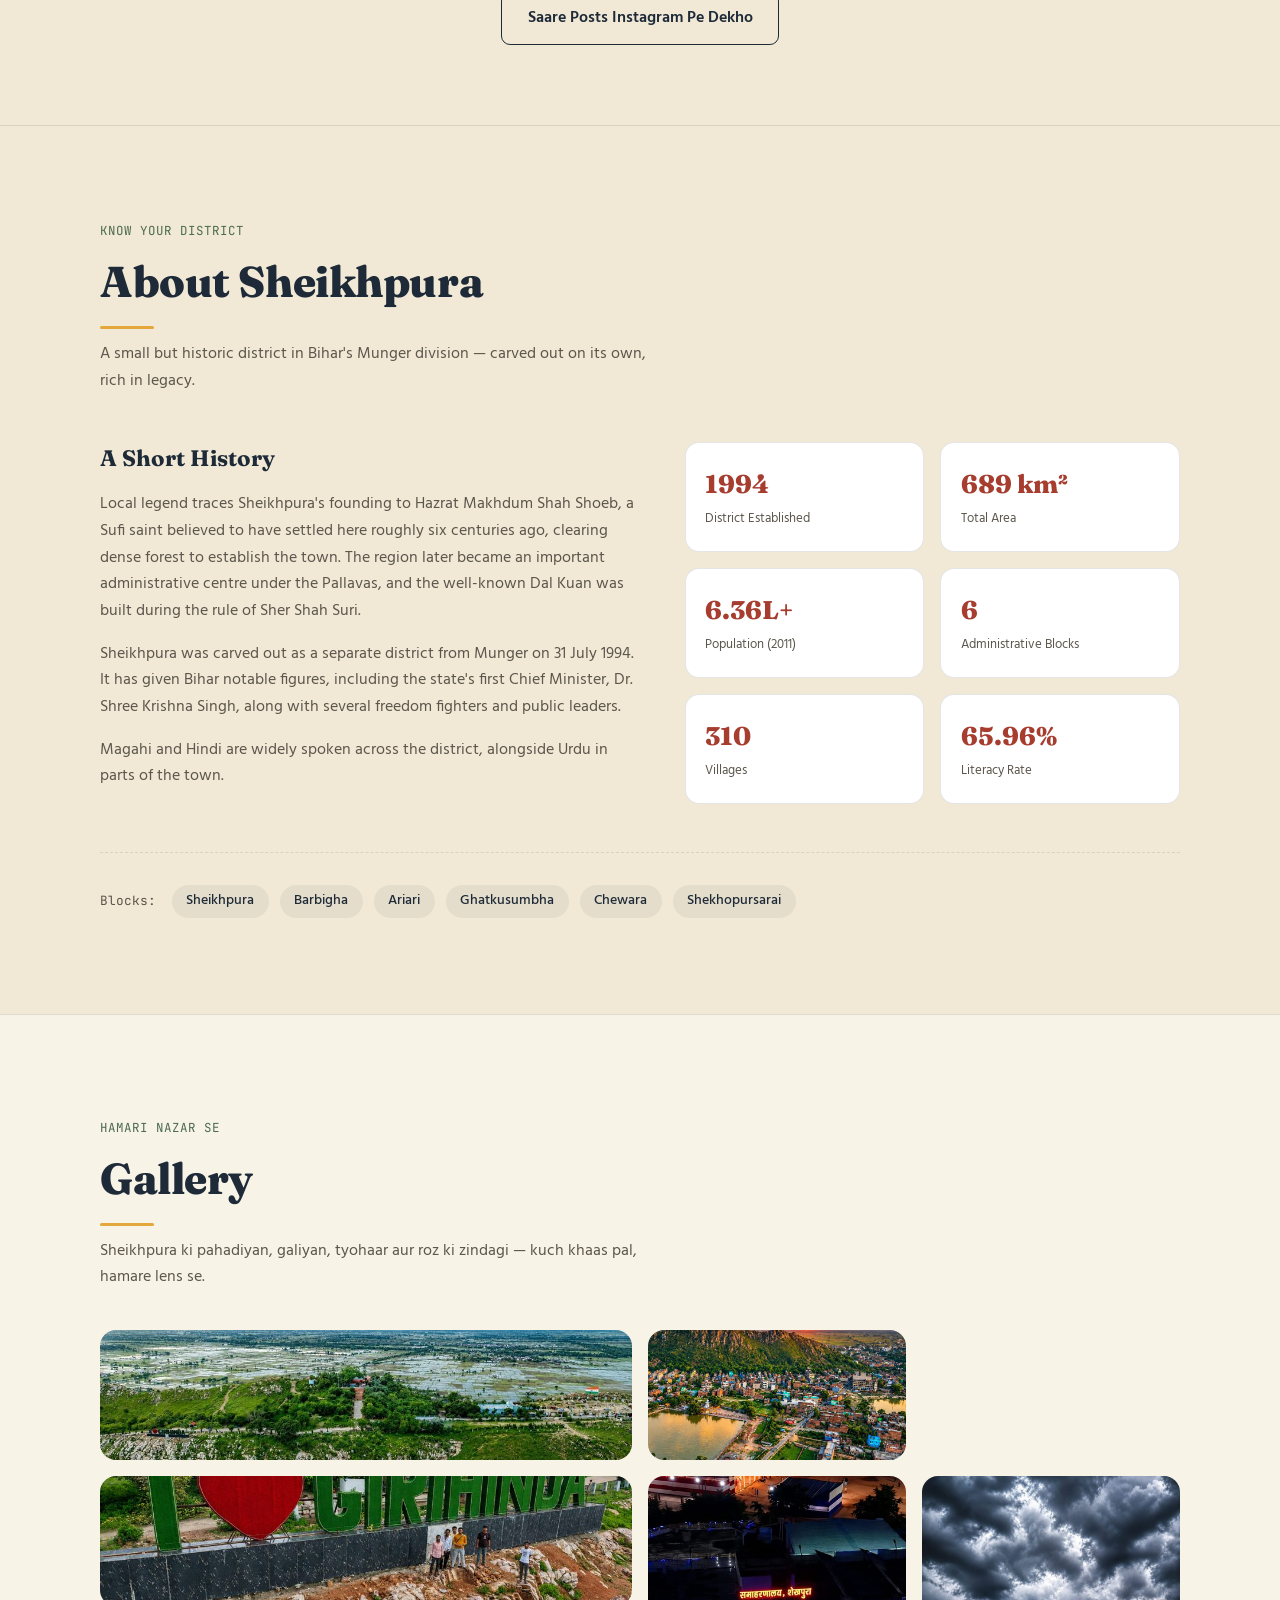
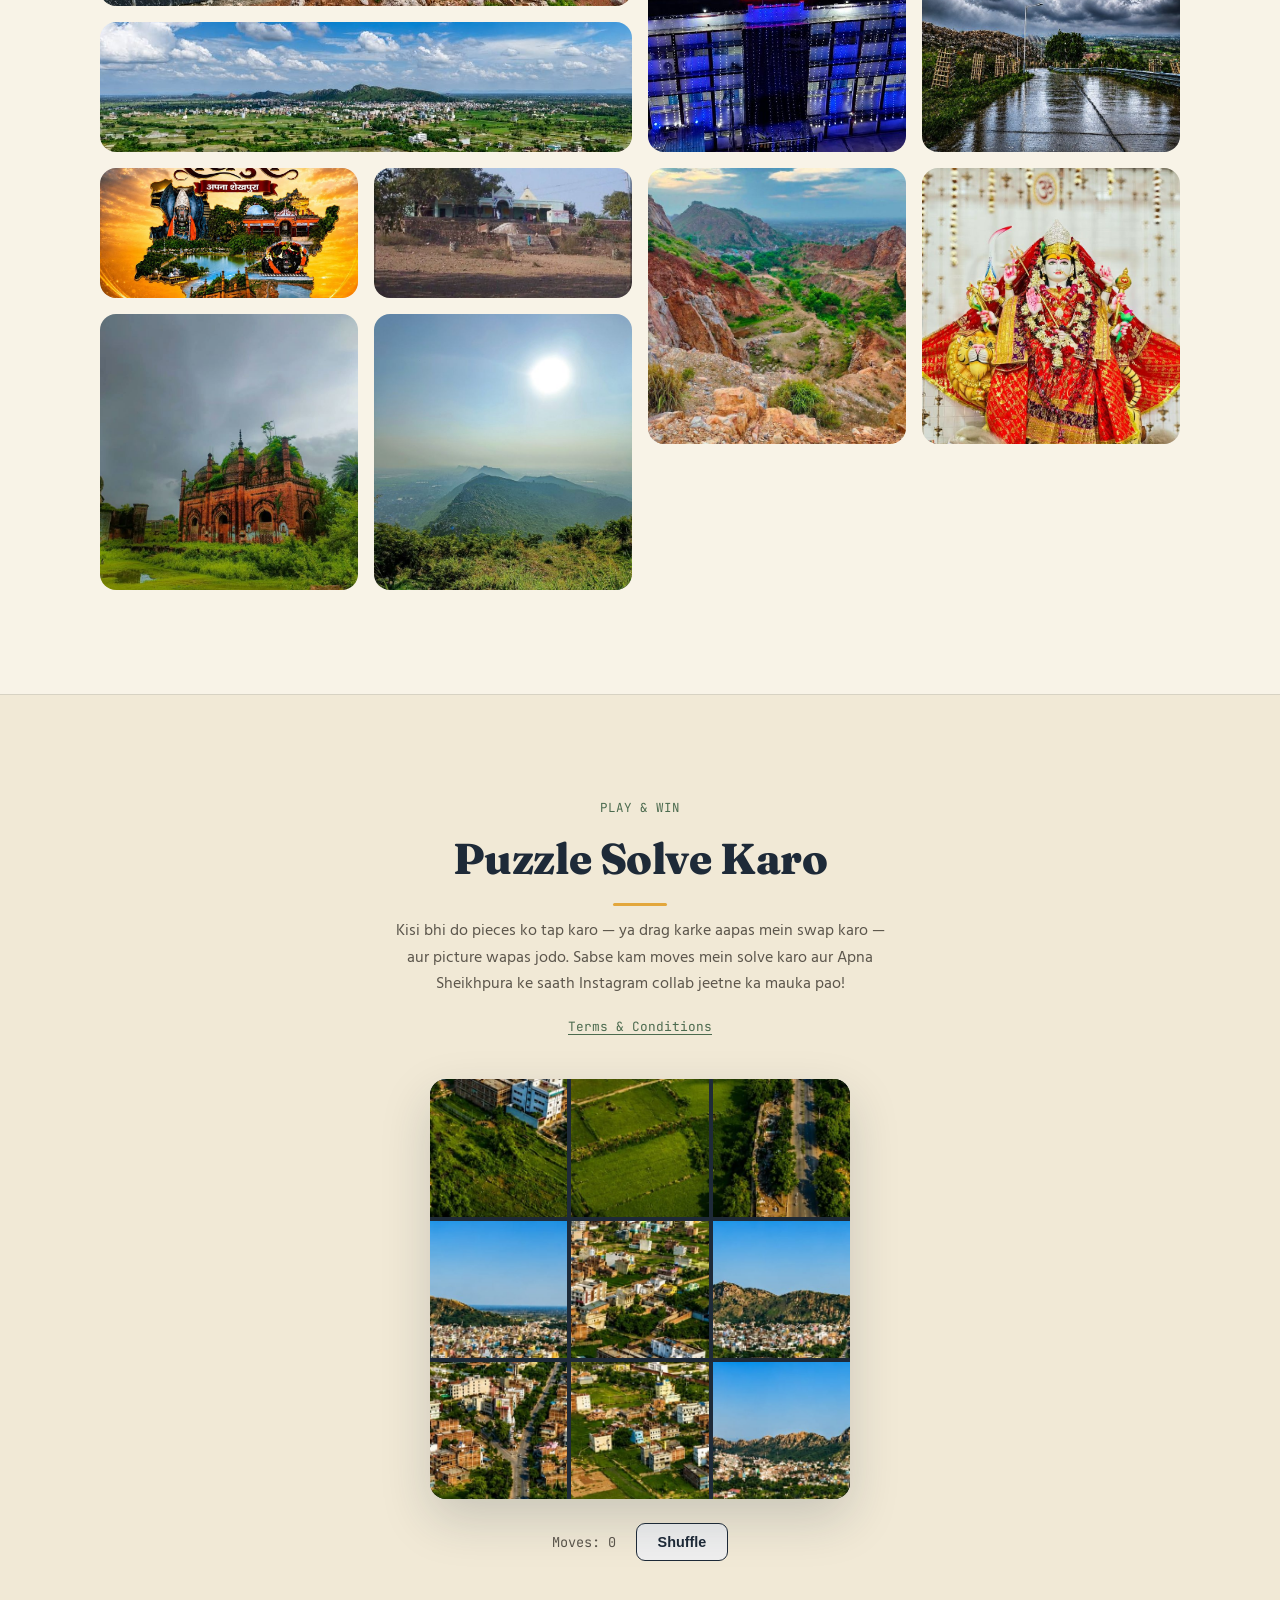
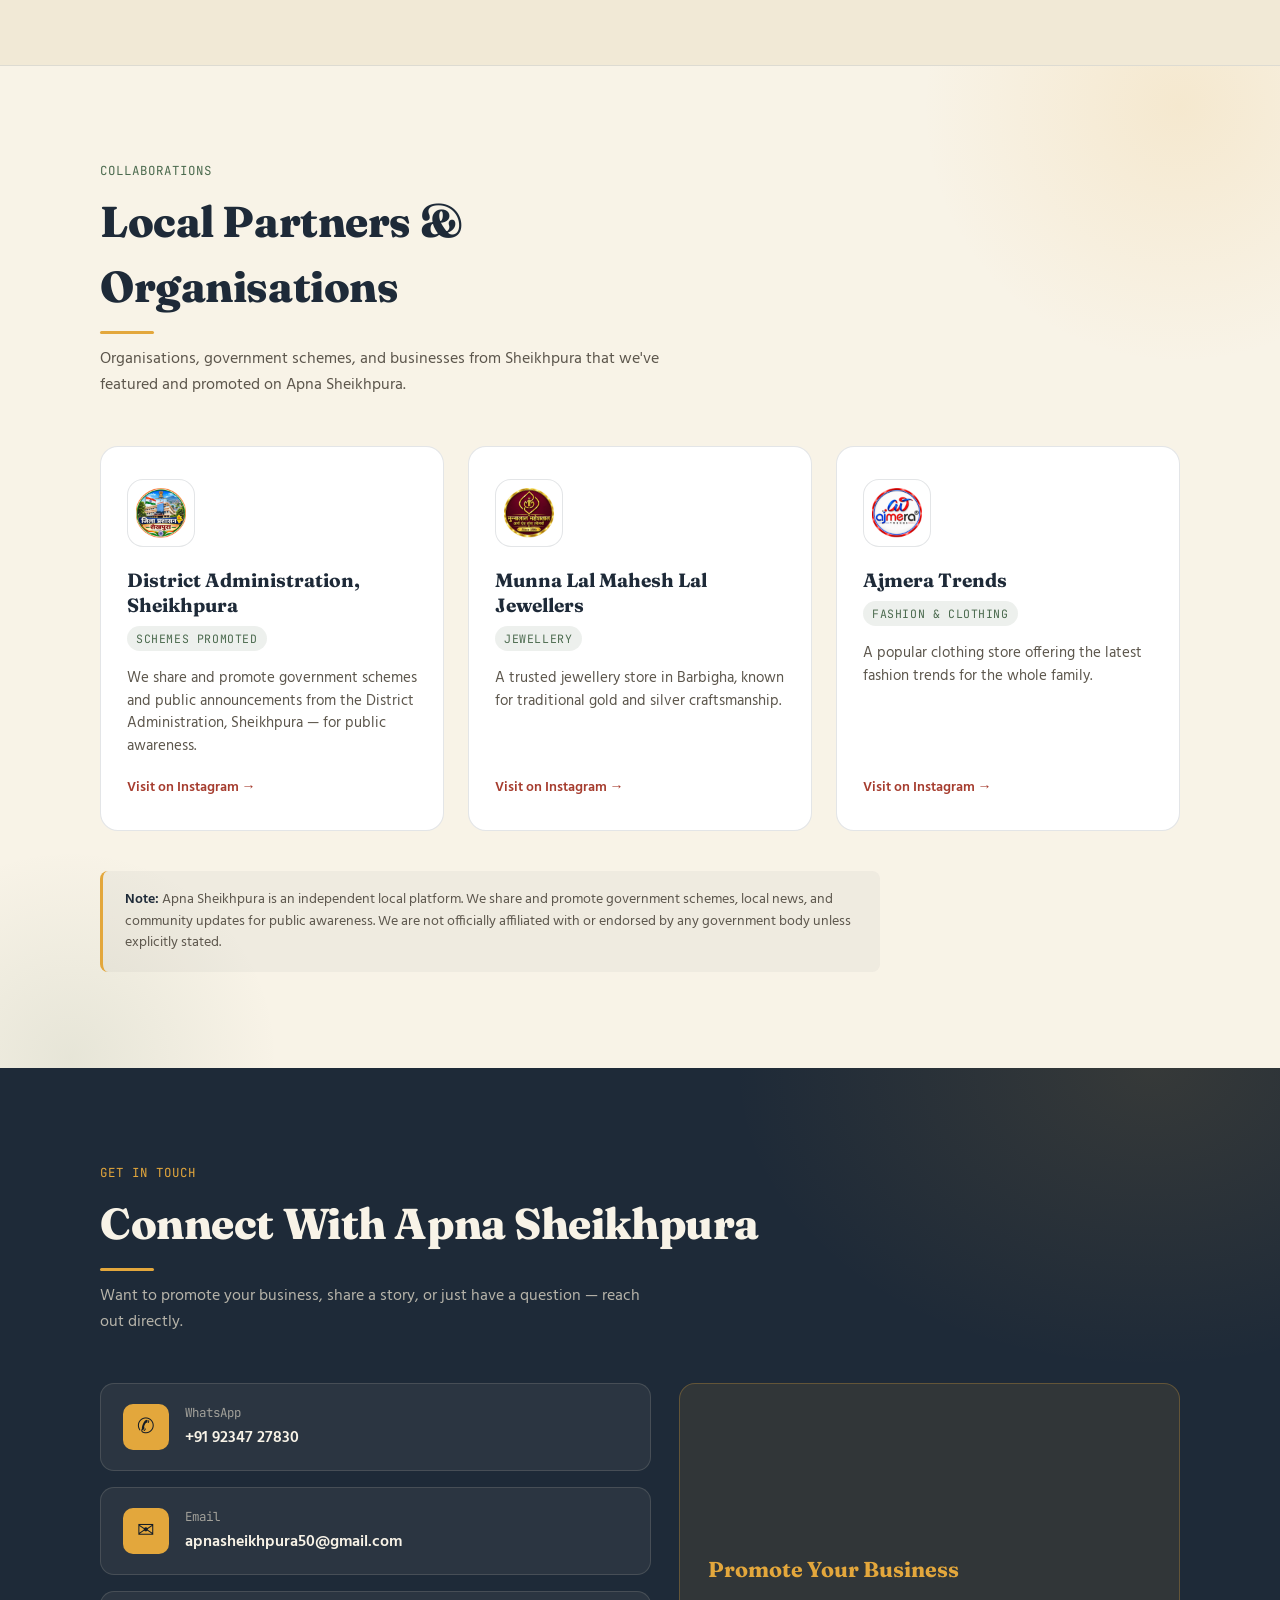
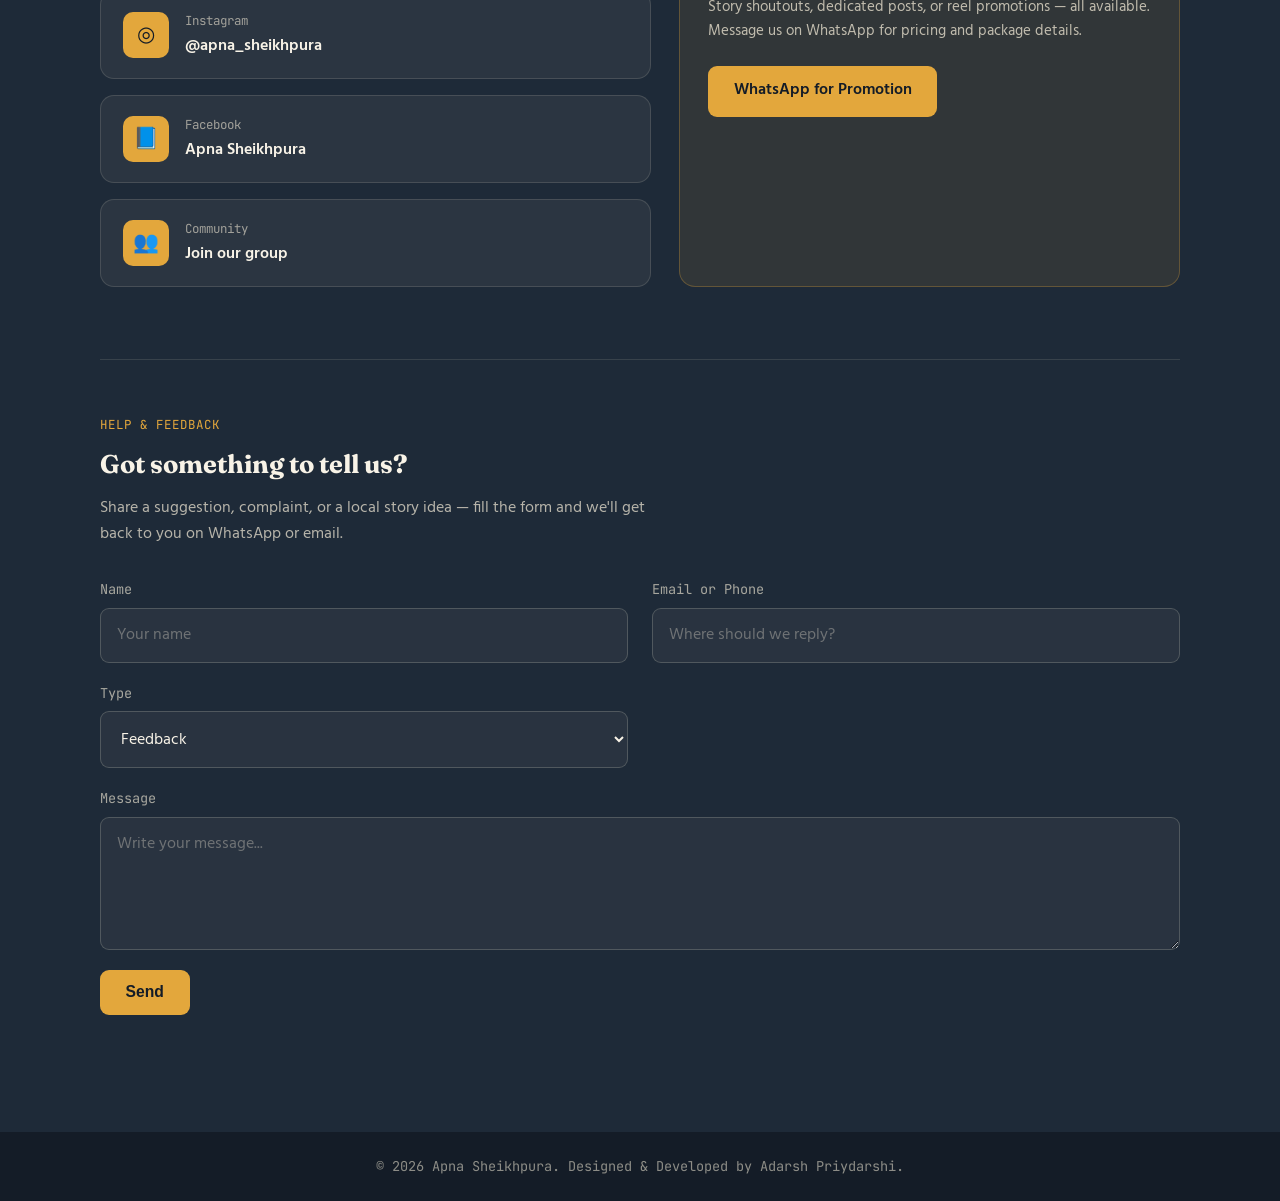
==== commit de24201d: "Removed event popup and invitation page" ====
--- a/index.html
+++ b/index.html
@@ -46,7 +46,6 @@
       <li><a href="#partners">Partners</a></li>
             <li><a href="#gallery">Gallery</a></li>
       <li><a href="#puzzle">Play</a></li>
-      <li><a href="invitation.html">Invitation</a></li>
       <li><a href="#contact" class="nav-cta">Advertise</a></li>
     </ul>
 
@@ -523,41 +522,3 @@
 <button class="back-to-top" id="backToTop" aria-label="Back to top">↑</button>
 
 <script src="js/script.js"></script>
-<!-- ===== Tree Plantation Popup — Event Invitation ===== -->
-<div class="tree-popup-overlay" id="treePopup">
-  <div class="tree-popup-box">
-    <button class="tree-popup-close" id="treePopupClose" aria-label="Close">&times;</button>
-    
-    <div class="tree-popup-icon">🌳</div>
-    
-    <p class="tree-popup-eyebrow">🌱 विशेष आमंत्रण 🌱</p>
-    <h3 class="tree-popup-title">1500 पेड़<br><span>वृक्षारोपण अभियान</span></h3>
-    <p class="tree-popup-sub">आप सभी सादर आमंत्रित हैं</p>
-    
-    <div class="tree-popup-stats">
-      <div><strong>1500</strong><span>पेड़</span></div>
-      <div><strong>3-4</strong><span>अक्टूबर</span></div>
-      <div><strong>1</strong><span>मिशन</span></div>
-    </div>
-
-    <div class="tree-popup-event-info">
-      <p><strong>03 अक्टूबर 2026</strong> (शनिवार) — वृक्षारोपण<br>
-      ⏰ सुबह 7:00 बजे · 📍 गिरिहिंडा पहाड़ एवं मटोखर दह</p>
-      <p><strong>04 अक्टूबर 2026</strong> (रविवार) — पौधा वितरण<br>
-      ⏰ सुबह 7:00 बजे से · 📍 चांदनी चौक, SBI बैंक के सामने</p>
-    </div>
-
-    <a href="invitation.html" class="tree-popup-btn">
-      <span>🌿</span> पूरा आमंत्रण देखें
-    </a>
-    
-    <a href="https://wa.me/?text=%F0%9F%8C%B3%20Apna%20Sheikhpura%20%E2%80%94%201500%20%E0%A4%AA%E0%A5%87%E0%A4%A1%E0%A4%BC%20%E0%A4%B5%E0%A5%83%E0%A4%95%E0%A5%8D%E0%A4%B7%E0%A4%BE%E0%A4%B0%E0%A5%8B%E0%A4%AA%E0%A4%A3%20%E0%A4%85%E0%A4%AD%E0%A4%BF%E0%A4%AF%E0%A4%BE%E0%A4%A8%0A%0A%F0%9F%93%85%203-4%20%E0%A4%85%E0%A4%95%E0%A5%8D%E0%A4%9F%E0%A5%82%E0%A4%AC%E0%A4%B0%202026%0A%F0%9F%95%90%20%E0%A4%B8%E0%A5%81%E0%A4%AC%E0%A4%B9%207:00%20%E0%A4%AC%E0%A4%9C%E0%A5%87%0A%0A%E0%A4%AA%E0%A5%82%E0%A4%B0%E0%A4%BE%20%E0%A4%86%E0%A4%AE%E0%A4%82%E0%A4%A4%E0%A5%8D%E0%A4%B0%E0%A4%A3%20%E0%A4%A6%E0%A5%87%E0%A4%96%E0%A5%87%E0%A4%82%3A%20https://apnasheikhpura.in/invitation.html" 
-       target="_blank" 
-       rel="noopener" 
-       class="tree-popup-share">
-      💬 WhatsApp पर शेयर करें
-    </a>
-    
-    <button class="tree-popup-skip" id="treePopupSkip">बाद में देखूंगा</button>
-  </div>
-</div>
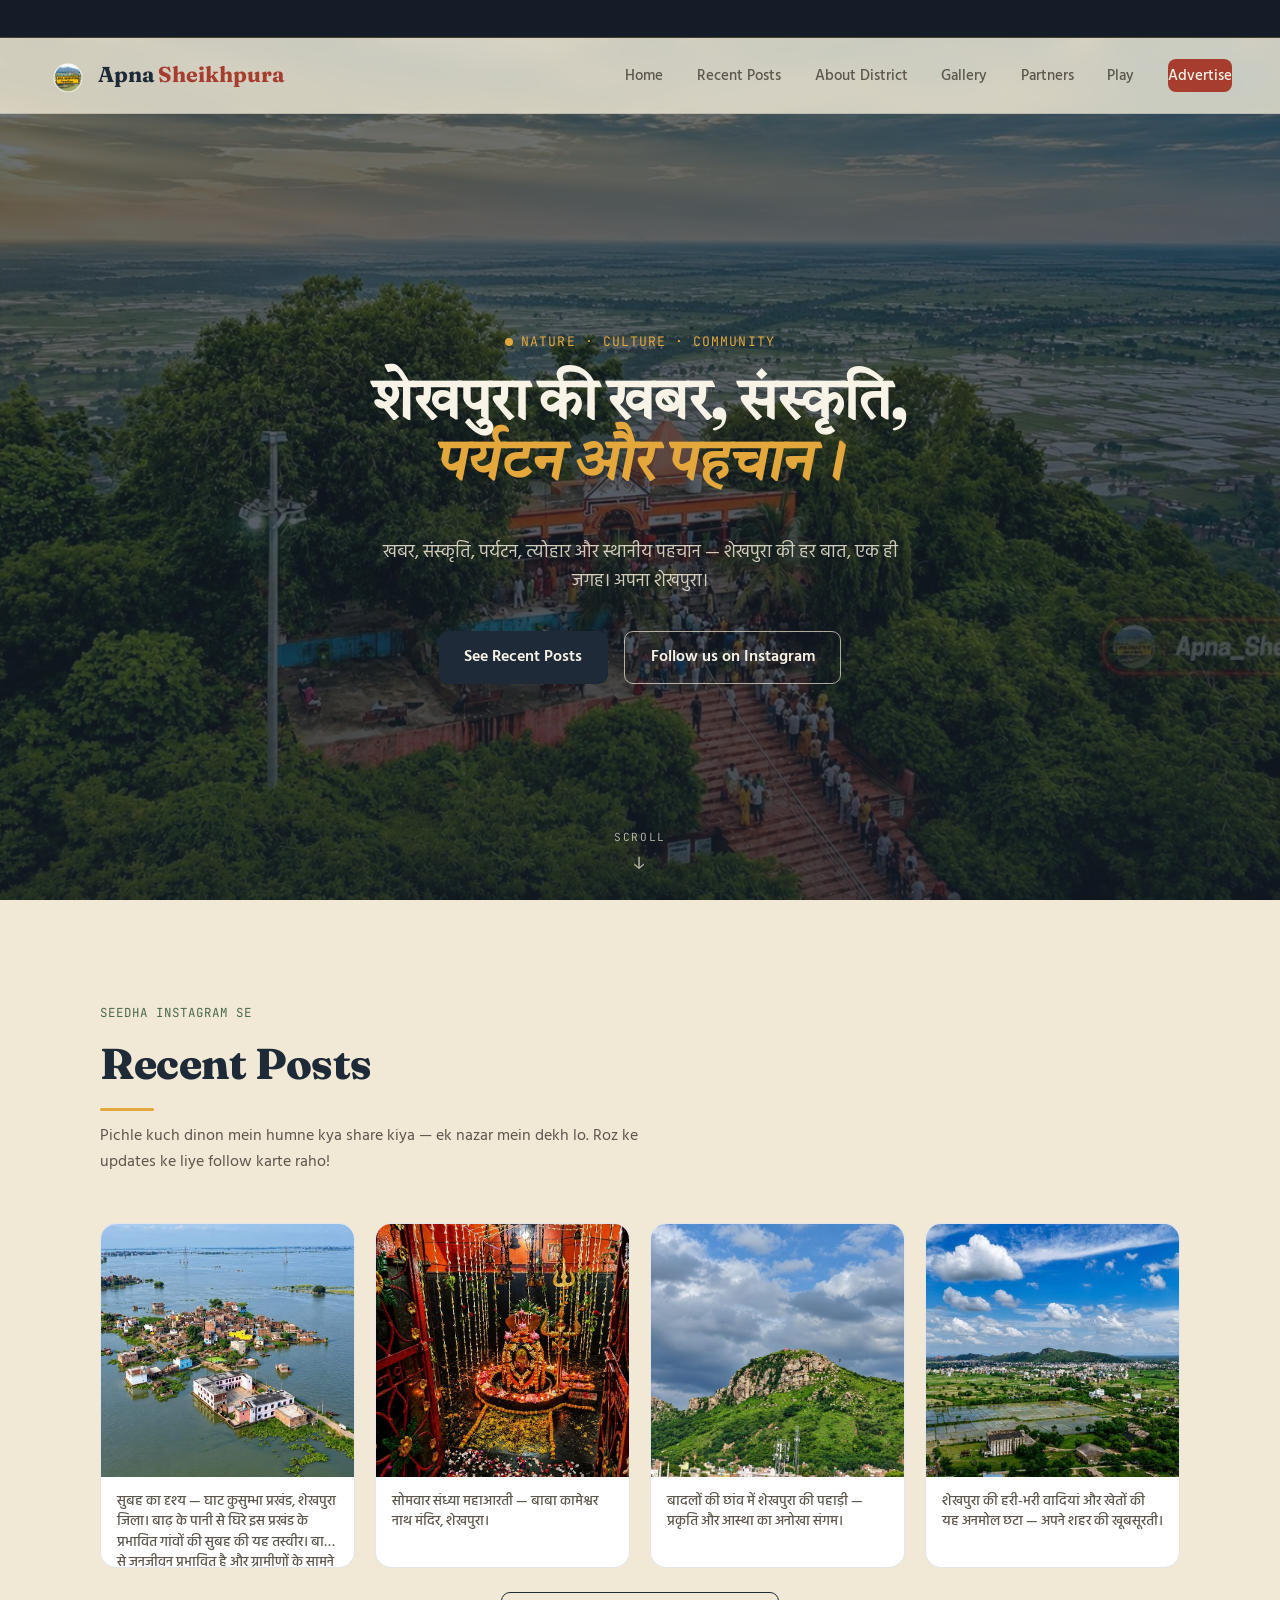
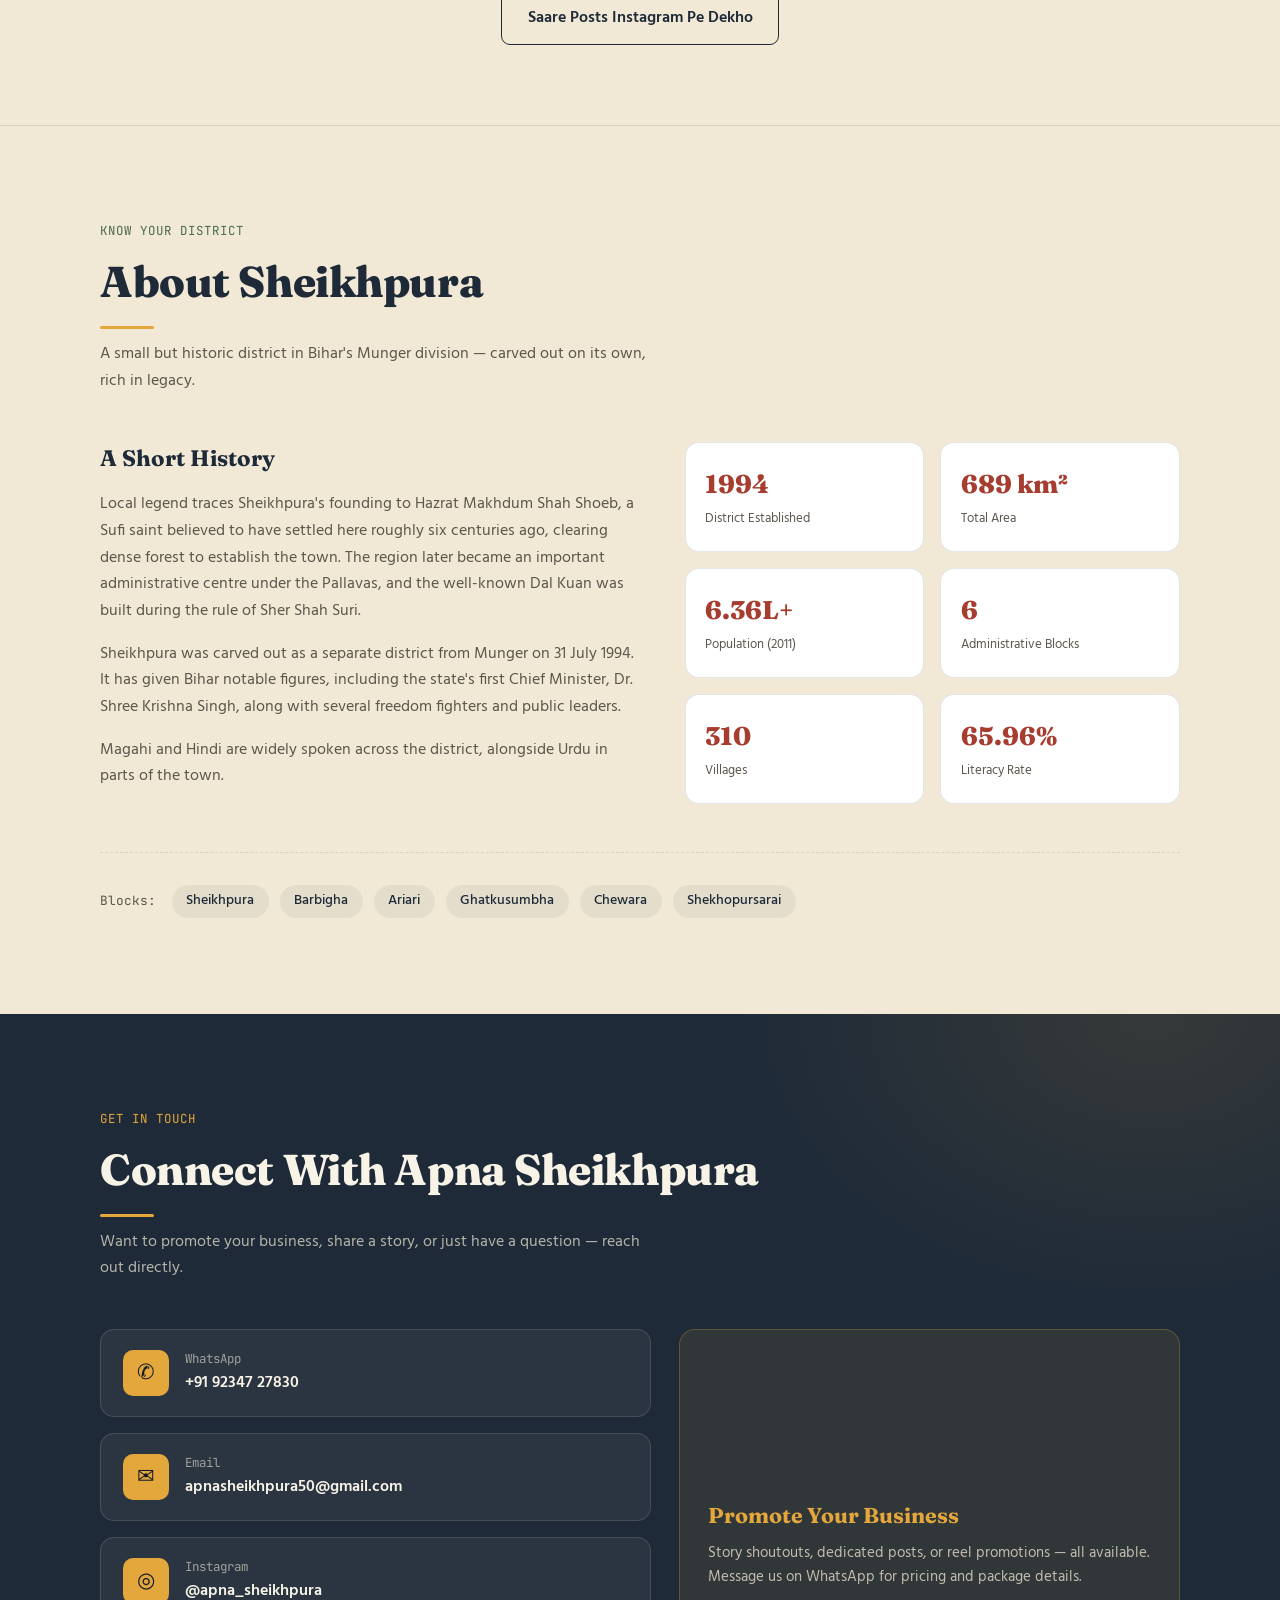
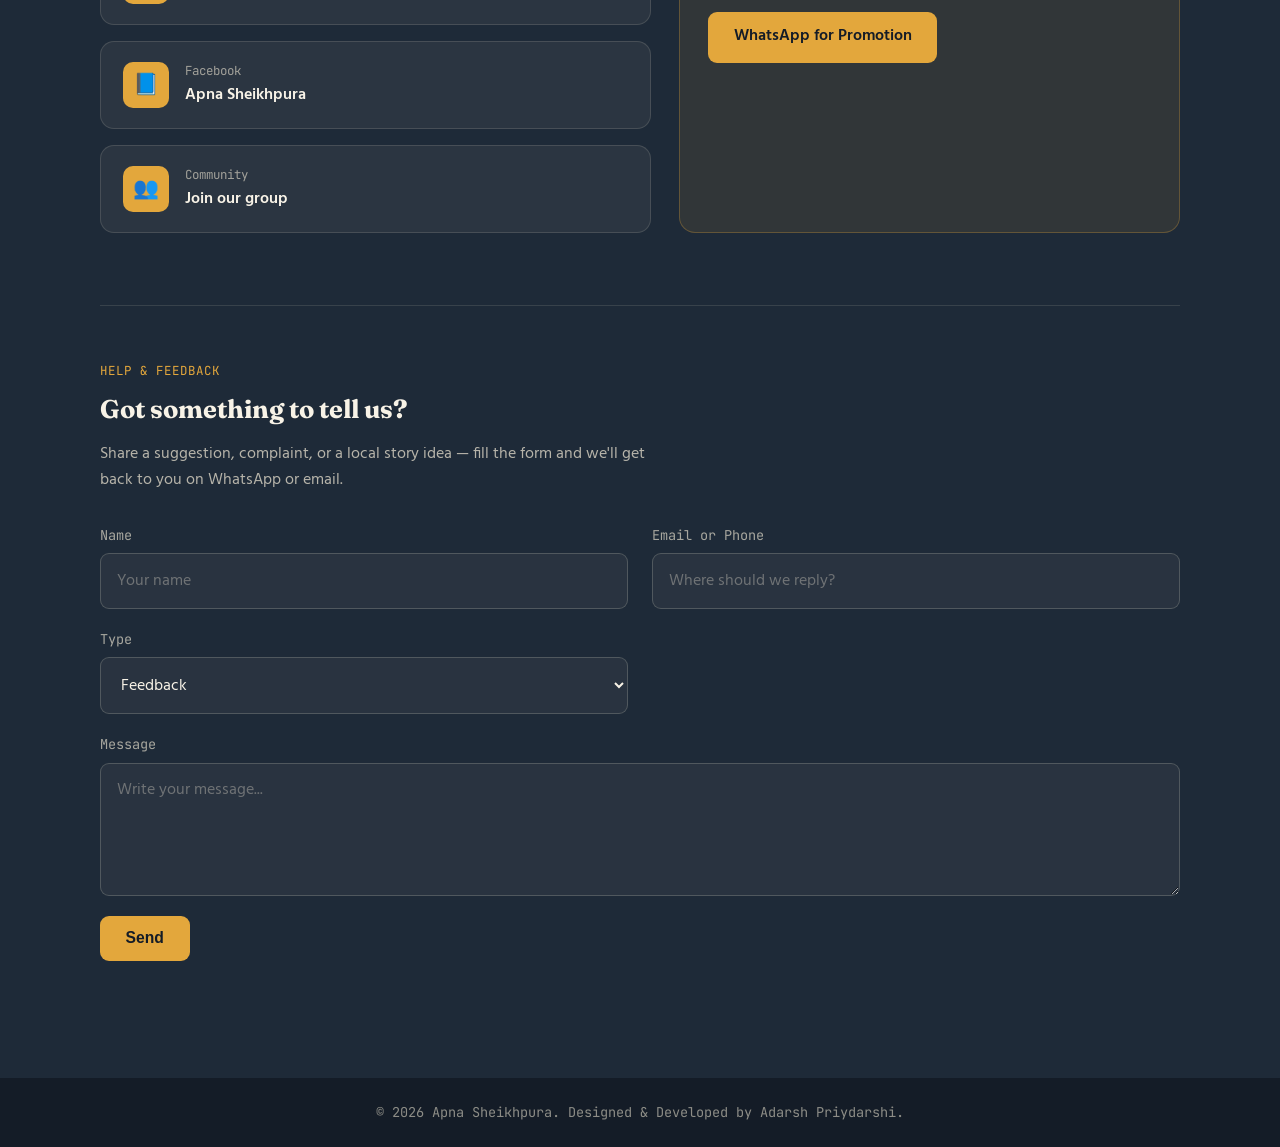
==== commit ff7fb736: "Divided website into multiple pages, updated navbar for mobile and fixed links" ====
--- a/index.html
+++ b/index.html
@@ -35,7 +35,7 @@
       <span class="brand-text">Apna <em>Sheikhpura</em></span>
     </a>
 
-    <button class="nav-toggle" id="navToggle" aria-label="Toggle menu" aria-expanded="false">
+    <button class="nav-toggle" id="navToggle" aria-label="Toggle menu" aria-expanded="false" style="display:none;">
       <span></span><span></span><span></span>
     </button>
 
@@ -43,9 +43,9 @@
       <li><a href="#home">Home</a></li>
       <li><a href="#posts">Recent Posts</a></li>
       <li><a href="#about">About District</a></li>
-      <li><a href="#partners">Partners</a></li>
-            <li><a href="#gallery">Gallery</a></li>
-      <li><a href="#puzzle">Play</a></li>
+      <li><a href="gallery.html">Gallery</a></li>
+      <li><a href="partners.html">Partners</a></li>
+      <li><a href="puzzle.html">Play</a></li>
       <li><a href="#contact" class="nav-cta">Advertise</a></li>
     </ul>
 
@@ -214,194 +214,6 @@
 
   </div>
 </section>
-
-<!-- ===== Gallery ===== -->
-<section id="gallery" class="gallery-section">
-  <div class="gallery-inner">
-
-    <div class="gallery-head reveal">
-      <p class="section-eyebrow">Hamari Nazar Se</p>
-      <h2 class="section-title">Gallery</h2>
-      <p class="section-sub">
-        Sheikhpura ki pahadiyan, galiyan, tyohaar aur roz ki zindagi — kuch khaas pal, hamare lens se.
-      </p>
-    </div>
-
-    <!-- These 12 tiles auto-rotate through the full photo pool (defined as
-         GALLERY_PHOTOS in js/script.js) every ~2.5s per tile, independently.
-         To add more photos to the rotation: drop the file in
-         assets/images/gallery/ and add its path to GALLERY_PHOTOS — no
-         other changes needed, it'll start showing up automatically. -->
-    <div class="gallery-grid" id="galleryGrid">
-      <div class="gallery-tile gtile-wide reveal reveal-delay-1">
-        <img src="assets/images/gallery/gallery-1.jpg" alt="Sheikhpura gallery photo">
-      </div>
-      <div class="gallery-tile gtile-tall reveal reveal-delay-2">
-        <img src="assets/images/gallery/gallery-2.jpg" alt="Sheikhpura gallery photo">
-      </div>
-      <div class="gallery-tile reveal reveal-delay-3">
-        <img src="assets/images/gallery/gallery-3.jpg" alt="Sheikhpura gallery photo">
-      </div>
-      <div class="gallery-tile reveal reveal-delay-1">
-        <img src="assets/images/gallery/gallery-4.jpg" alt="Sheikhpura gallery photo">
-      </div>
-      <div class="gallery-tile gtile-tall reveal reveal-delay-2">
-        <img src="assets/images/gallery/gallery-5.jpg" alt="Sheikhpura gallery photo">
-      </div>
-      <div class="gallery-tile reveal reveal-delay-3">
-        <img src="assets/images/gallery/gallery-6.jpg" alt="Sheikhpura gallery photo">
-      </div>
-      <div class="gallery-tile gtile-wide reveal reveal-delay-1">
-        <img src="assets/images/gallery/gallery-7.jpg" alt="Sheikhpura gallery photo">
-      </div>
-      <div class="gallery-tile gtile-tall reveal reveal-delay-2">
-        <img src="assets/images/gallery/gallery-8.jpg" alt="Sheikhpura gallery photo">
-      </div>
-      <div class="gallery-tile reveal reveal-delay-3">
-        <img src="assets/images/gallery/gallery-9.jpg" alt="Sheikhpura gallery photo">
-      </div>
-      <div class="gallery-tile reveal reveal-delay-1">
-        <img src="assets/images/gallery/gallery-10.jpg" alt="Sheikhpura gallery photo">
-      </div>
-      <div class="gallery-tile gtile-tall reveal reveal-delay-2">
-        <img src="assets/images/gallery/gallery-11.jpg" alt="Sheikhpura gallery photo">
-      </div>
-      <div class="gallery-tile reveal reveal-delay-3">
-        <img src="assets/images/gallery/gallery-12.jpg" alt="Sheikhpura gallery photo">
-      </div>
-    </div>
-  </div>
-</section>
-
-<!-- ===== Photo Puzzle Game ===== -->
-<section id="puzzle" class="puzzle-section">
-  <div class="puzzle-inner">
-
-    <div class="puzzle-head reveal">
-      <p class="section-eyebrow">Play &amp; Win</p>
-      <h2 class="section-title">Puzzle Solve Karo</h2>
-      <p class="section-sub">
-        Kisi bhi do pieces ko tap karo — ya drag karke aapas mein swap karo — aur picture wapas jodo.
-        Sabse kam moves mein solve karo aur Apna Sheikhpura ke saath Instagram collab jeetne ka mauka pao!
-      </p>
-      <button type="button" class="puzzle-terms-link" id="puzzleTermsBtn">Terms &amp; Conditions</button>
-    </div>
-
-    <div class="puzzle-game reveal reveal-delay-1">
-      <div class="puzzle-grid-wrap">
-        <div class="puzzle-grid" id="puzzleGrid" aria-label="Sliding photo puzzle"></div>
-
-        <div class="puzzle-celebration" id="puzzleCelebration" aria-live="polite">
-          <div class="puzzle-confetti" id="puzzleConfetti"></div>
-          <div class="puzzle-celebration-text">
-            <span class="puzzle-celebration-emoji">🎉</span>
-            <span>Ho gaya solve!</span>
-          </div>
-        </div>
-      </div>
-
-      <div class="puzzle-meta">
-        <span class="puzzle-moves" id="puzzleMoves">Moves: 0</span>
-        <button class="btn btn-ghost puzzle-shuffle-btn" id="puzzleShuffle">Shuffle</button>
-      </div>
-
-      <!-- Shown after a solve: capture name + mobile, save the move count -->
-      <div class="puzzle-result" id="puzzleResult">
-        <p class="puzzle-result-heading" id="puzzleResultHeading">Wah! Aapne 0 moves mein solve kar diya! 🎉</p>
-
-        <form class="puzzle-result-form" id="puzzleResultForm">
-          <input type="text" id="puzzleName" placeholder="Apna naam likho" required>
-          <input type="text" id="puzzleInstagram" placeholder="Aapki Instagram ID (jaise @yourname)" required>
-          <button type="submit" class="btn btn-primary puzzle-result-submit">Score Submit Karo</button>
-        </form>
-
-        <p class="puzzle-result-thanks" id="puzzleResultThanks">Shukriya! Aapka score record ho gaya. ✅</p>
-      </div>
-    </div>
-
-  </div>
-
-  <!-- Terms & Conditions modal -->
-  <div class="modal-overlay" id="puzzleTermsModal">
-    <div class="modal-box">
-      <button type="button" class="modal-close" id="puzzleTermsClose" aria-label="Close">&times;</button>
-      <h3 class="modal-title">Collaboration — Terms &amp; Conditions</h3>
-      <ul class="modal-list">
-        <li>Collaboration is offered to the genuine winner only — someone who already follows
-          <strong>@apna_sheikhpura</strong> on Instagram and has good, authentic content on their
-          profile, or a genuine local business.</li>
-        <li>If two or more people finish in the same number of moves, the one who submitted
-          their score first (by date and time) will be considered the winner.</li>
-        <li>Apna Sheikhpura reserves the right to verify entries before confirming any
-          collaboration.</li>
-      </ul>
-    </div>
-  </div>
-</section>
-
-<!-- ===== Our Local Partners ===== -->
-<section id="partners" class="partners-section">
-  <div class="partners-inner">
-    <div class="partners-head reveal">
-      <p class="section-eyebrow">Collaborations</p>
-<h2 class="section-title">Local Partners &amp; Organisations</h2>
-      <p class="section-sub">
-  Organisations, government schemes, and businesses from Sheikhpura that we've featured and promoted on Apna Sheikhpura.
-      </p>
-    </div>
-
-    <div class="partners-grid">
-      <div class="partner-card reveal reveal-delay-1">
-        <div class="partner-icon partner-icon-gov">
-          <img src="assets/images/logos/district-administration.png" alt="District Administration, Sheikhpura logo">
-        </div>
-        <h3 class="partner-name">District Administration, Sheikhpura</h3>
-        <span class="partner-tag">Schemes Promoted</span>
-        <p class="partner-desc">
-                  We share and promote government schemes and public announcements from the District Administration, Sheikhpura — for public awareness.
-          </p>
-        <a href="https://www.instagram.com/dm.sheikhpura?igsi" target="_blank" rel="noopener" class="partner-link">
-          Visit on Instagram →
-        </a>
-      </div>
-
-      <div class="partner-card reveal reveal-delay-2">
-        <div class="partner-icon partner-icon-jewel">
-          <img src="assets/images/logos/munnalal-maheshlal-jewellers.png" alt="Munna Lal Mahesh Lal Jewellers logo">
-        </div>
-        <h3 class="partner-name">Munna Lal Mahesh Lal Jewellers</h3>
-        <span class="partner-tag">Jewellery</span>
-        <p class="partner-desc">
-          A trusted jewellery store in Barbigha, known for traditional gold and silver craftsmanship.
-        </p>
-        <a href="https://www.instagram.com/munnalalmaheshlaljewellers/" target="_blank" rel="noopener" class="partner-link">
-          Visit on Instagram →
-        </a>
-      </div>
-
-      <div class="partner-card reveal reveal-delay-3">
-        <div class="partner-icon partner-icon-fashion">
-          <img src="assets/images/logos/ajmera-trends.png" alt="Ajmera Trends logo">
-        </div>
-        <h3 class="partner-name">Ajmera Trends</h3>
-        <span class="partner-tag">Fashion &amp; Clothing</span>
-        <p class="partner-desc">
-          A popular clothing store offering the latest fashion trends for the whole family.
-        </p>
-        <a href="https://www.instagram.com/ajmeratrendssheikhpura?igsi" target="_blank" rel="noopener" class="partner-link">
-          Visit on Instagram →
-        </a>
-      </div>
-    </div>
-
-    <p class="partners-disclaimer reveal">
-      <strong>Note:</strong> Apna Sheikhpura is an independent local platform. We share and promote 
-      government schemes, local news, and community updates for public awareness. We are not officially 
-      affiliated with or endorsed by any government body unless explicitly stated.
-    </p>
-  </div>
-</section>
-
 <!-- ===== Contact / Advertise + Help & Feedback ===== -->
 <section id="contact" class="contact-section">
   <div class="contact-inner">
--- a/css/style.css
+++ b/css/style.css
@@ -1607,45 +1607,79 @@
 .back-to-top:active { transform: scale(0.9); }
 
 /* ==========================================================================
-   Mobile
+   Mobile Navigation (App-style scrollable menu)
    ========================================================================== */
 @media (max-width: 860px) {
-  .nav-toggle { display: flex; }
-
+  :root {
+    --header-h: 105px; /* Header ki height badha di taaki logo aur links dono fit hon */
+  }
+
+  /* Hamburger (three dots) ko hide kar dein */
+  .nav-toggle { 
+    display: none !important; 
+  }
+
+  /* Navbar ko 2 lines mein set karein: Logo upar, Links neeche */
+  .navbar {
+    flex-direction: column;
+    padding: 0.6rem 0.5rem;
+    justify-content: center;
+    gap: 0.6rem;
+  }
+
+  .brand { 
+    justify-content: center; 
+    margin: 0 auto;
+  }
+
+  /* Links ko ek scrollable line mein badal dein */
   .nav-links {
-    position: fixed;
-    top: calc(var(--header-h) + var(--ticker-h));
-    left: 0; right: 0;
-    background: var(--cream-soft);
-    flex-direction: column;
-    align-items: flex-start;
-    gap: 0;
-    padding: 0.5rem 1.75rem 1.5rem;
-    border-bottom: 1px solid var(--border-line);
-    transform: translateY(-8px);
-    opacity: 0;
-    pointer-events: none;
-    transition: transform 0.25s ease, opacity 0.25s ease;
-  }
-
-  .nav-links.open {
-    transform: translateY(0);
+    display: flex;
+    flex-direction: row;
+    overflow-x: auto;
+    white-space: nowrap;
+    width: 100%;
+    padding: 0 0.5rem 0.2rem;
+    gap: 1.2rem;
+    position: static;
     opacity: 1;
     pointer-events: auto;
-  }
-
-  .nav-links li { width: 100%; padding: 0.15rem 0; border-bottom: 1px solid var(--border-line); }
-  .nav-links li:last-child { border-bottom: none; padding-top: 0.75rem; }
-  .nav-cta { display: inline-block; }
-
-  /* Roomier tap targets for thumbs */
+    transform: none;
+    background: transparent;
+    border: none;
+    
+    /* Scrollbar hide karne ke liye */
+    -ms-overflow-style: none;
+    scrollbar-width: none;
+  }
+  
+  .nav-links::-webkit-scrollbar {
+    display: none;
+  }
+
+  /* Links ki styling */
+  .nav-links li {
+    border: none;
+    width: auto;
+    padding: 0;
+  }
+
   .nav-links a {
-    display: block;
-    padding: 0.75rem 0;
-    font-size: 1rem;
-  }
-  .nav-links li:last-child .nav-cta { padding: 0.7rem 1.15rem; }
-
+    display: inline-block;
+    padding: 0.3rem 0.5rem;
+    font-size: 0.9rem;
+  }
+
+  /* Active link ke neeche underline */
+  .nav-links a.active::after,
+  .nav-links a:hover::after {
+    width: 100% !important;
+  }
+
+  /* Hero section ka padding thoda adjust karein kyunki header badh gaya hai */
+  .hero {
+    padding-top: calc(var(--header-h) + var(--ticker-h) + 10px);
+  }
   /* Staggered entrance as the menu slides in */
   .nav-links.open li { animation: nav-item-in 0.35s var(--ease-out-expo) backwards; }
   .nav-links.open li:nth-child(1) { animation-delay: 0.02s; }
